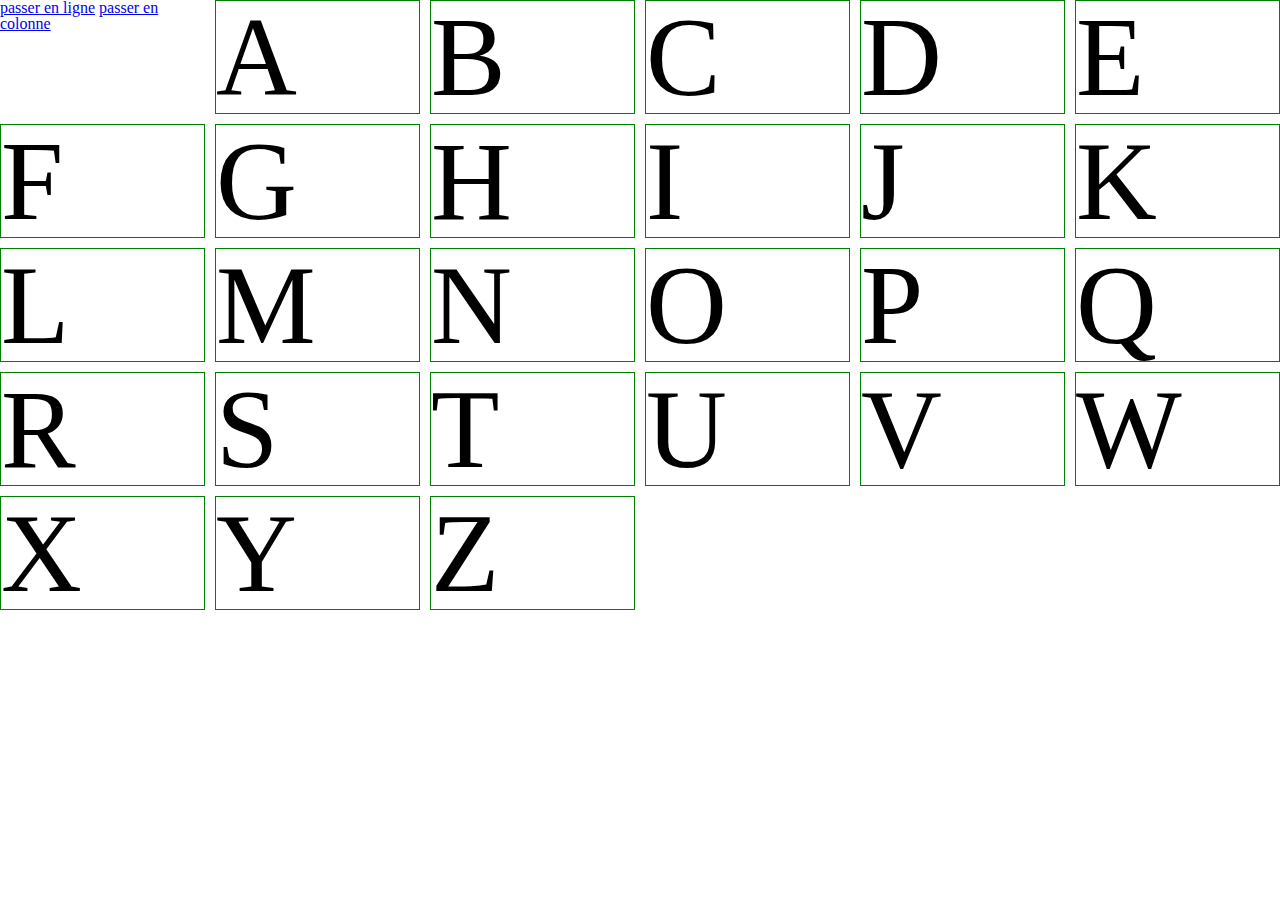
==== abecedaire.html @ 5bf59d96 "+1 page : abécédaire" ====
<!DOCTYPE html>
<html lang="en" dir="ltr">
  <head>
    <meta charset="utf-8">
    <title>Abécédaire</title>

    <link rel="stylesheet" href="css/reset.css">
    <link rel="stylesheet" href="css/normalize.css">
    <link rel="stylesheet" href="css/abcstyle.css">
  </head>
  <body>
     <div id="abecedaire">
   <nav>
     <a href="#abecedaire">passer en ligne</a>
     <a href="#">passer en colonne</a>
   </nav>
     <p class="one">A</p>
     <p class="two">B</p>
     <p class="three">C</p>
     <p class="four">D</p>
     <p class="five">E</p>
     <p class="six">F</p>
     <p class="one">G</p>
     <p class="two">H</p>
     <p class="three">I</p>
     <p class="four">J</p>
     <p class="five">K</p>
     <p class="six">L</p>
     <p class="one">M</p>
     <p class="two">N</p>
     <p class="three">O</p>
     <p class="four">P</p>
     <p class="five">Q</p>
     <p class="six">R</p>
     <p class="one">S</p>
     <p class="two">T</p>
     <p class="three">U</p>
     <p class="four">V</p>
     <p class="five">W</p>
     <p class="six">X</p>
     <p class="one">Y</p>
     <p class="two">Z</p>
   </div>  </body>
</html>
---- css/abcstyle.css ----
/* Webfont: OpticianSans-Regular */@font-face {
    font-family: 'OpticianSans';
    src: url('../fonts/Optiker-K.woff2') format('woff2'), /* Modern Browsers */
         url('../fonts/Optiker-K.ttf') format('truetype'); /* Safari, Android, iOS */
             font-style: normal;
    font-weight: normal;
    text-rendering: optimizeLegibility;
}

body{
  font-family: 'OpticianSans'
}

#abecedaire{
  display: grid;
  grid-template-columns: repeat(6, 1fr);
  grid-gap: 10px;
  grid-auto-rows: minmax(100px, auto);
}
p {
  border: solid 1px green;
  font-size: 7em;
}
#abecedaire:target {
  display: grid;
  grid-template-columns: repeat(1, 1fr);
  grid-gap: 10px;
  grid-auto-rows: minmax(100px, auto);
}
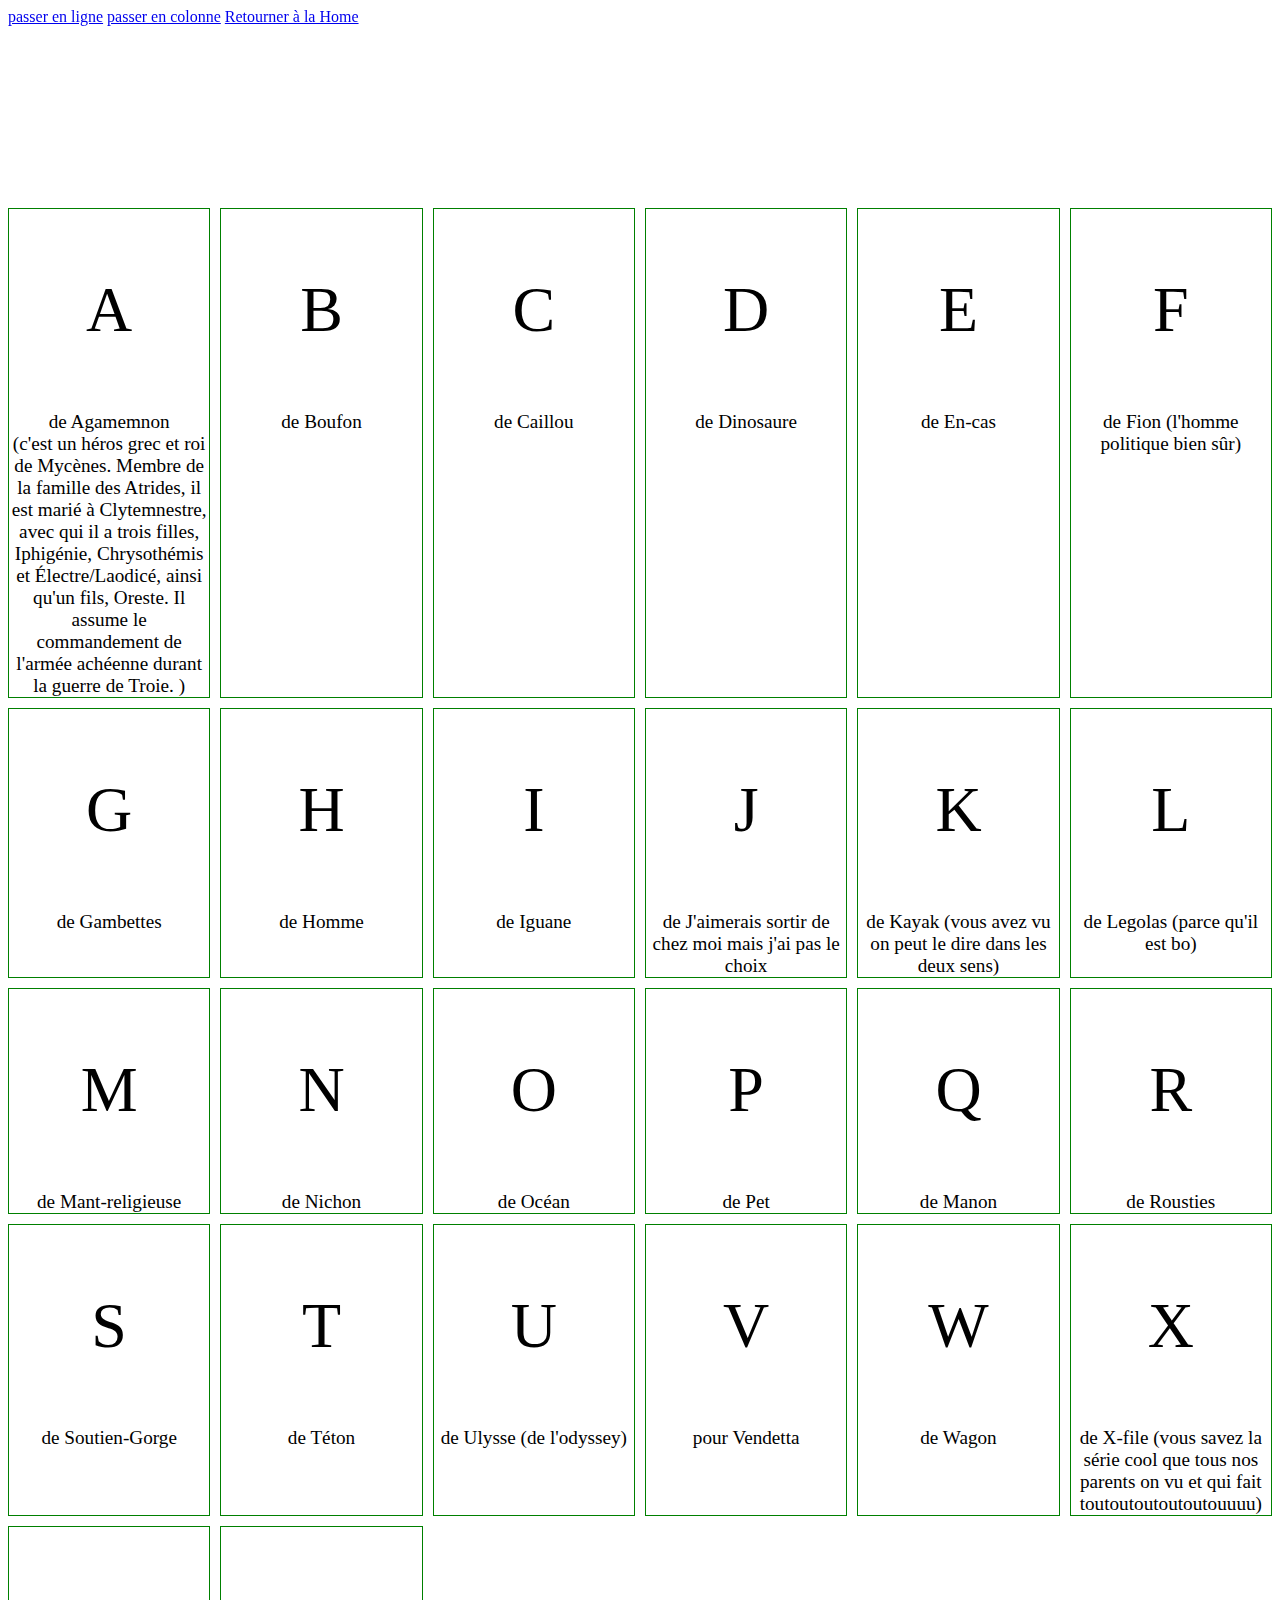
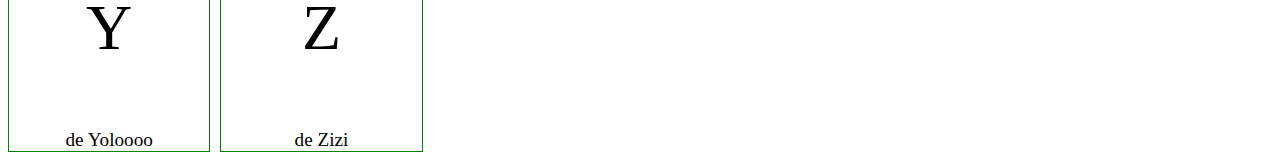
==== commit 0a06865a: "Ajout abécédaire (contenu only)" ====
--- a/abecedaire.html
+++ b/abecedaire.html
@@ -2,43 +2,226 @@
 <html lang="en" dir="ltr">
   <head>
     <meta charset="utf-8">
-    <title>Abécédaire</title>
-
-    <link rel="stylesheet" href="css/reset.css">
-    <link rel="stylesheet" href="css/normalize.css">
+    <title></title>
     <link rel="stylesheet" href="css/abcstyle.css">
   </head>
   <body>
-     <div id="abecedaire">
-   <nav>
-     <a href="#abecedaire">passer en ligne</a>
-     <a href="#">passer en colonne</a>
-   </nav>
-     <p class="one">A</p>
-     <p class="two">B</p>
-     <p class="three">C</p>
-     <p class="four">D</p>
-     <p class="five">E</p>
-     <p class="six">F</p>
-     <p class="one">G</p>
-     <p class="two">H</p>
-     <p class="three">I</p>
-     <p class="four">J</p>
-     <p class="five">K</p>
-     <p class="six">L</p>
-     <p class="one">M</p>
-     <p class="two">N</p>
-     <p class="three">O</p>
-     <p class="four">P</p>
-     <p class="five">Q</p>
-     <p class="six">R</p>
-     <p class="one">S</p>
-     <p class="two">T</p>
-     <p class="three">U</p>
-     <p class="four">V</p>
-     <p class="five">W</p>
-     <p class="six">X</p>
-     <p class="one">Y</p>
-     <p class="two">Z</p>
-   </div>  </body>
+    <header>
+      <a href="#abecedaire">passer en ligne</a>
+      <a href="#">passer en colonne</a>
+      <a href="index.html">Retourner à la Home</a>
+    </header>
+    <div class="wrapper">
+    <section id="abecedaire">
+      <div class="one">
+        <p>
+          A
+        <p>
+        <figcaption>
+          de Agamemnon </br>(c'est un héros grec et roi de Mycènes. Membre de la famille des Atrides, il est marié à Clytemnestre, avec qui il a trois filles, Iphigénie, Chrysothémis et Électre/Laodicé, ainsi qu'un fils, Oreste. Il assume le commandement de l'armée achéenne durant la guerre de Troie. )
+        </figcaption>
+      </div>
+      <div class="two">
+        <p>
+                B
+        <p>
+        <figcaption>
+                de Boufon
+        </figcaption>
+      </div>
+      <div class="three">
+        <p>
+                C
+        <p>
+        <figcaption>
+                de Caillou
+        </figcaption>
+      </div>
+      <div class="four">
+        <p>
+                D
+        <p>
+        <figcaption>
+                de Dinosaure
+        </figcaption>
+      </div>
+      <div class="five">
+        <p>
+                E
+        <p>
+        <figcaption>
+                de En-cas
+        </figcaption>
+      </div>
+      <div class="six">
+        <p>
+                F
+        <p>
+        <figcaption>
+                de Fion (l'homme politique bien sûr)
+        </figcaption>
+      </div>
+      <div class="one">
+        <p>
+                G
+        <p>
+        <figcaption>
+                de Gambettes
+        </figcaption>
+      </div>
+      <div class="two">
+        <p>
+                H
+        <p>
+        <figcaption>
+                de Homme
+        </figcaption>
+      </div>
+      <div class="three">
+        <p>
+                I
+        <p>
+        <figcaption>
+                de Iguane
+        </figcaption>
+      </div>
+      <div class="four">
+        <p>
+                J
+        <p>
+        <figcaption>
+                de J'aimerais sortir de chez moi mais j'ai pas le choix
+        </figcaption>
+      </div>
+      <div class="five">
+        <p>
+                K
+        <p>
+        <figcaption>
+                de Kayak (vous avez vu on peut le dire dans les deux sens)
+        </figcaption>
+      </div>
+      <div class="six">
+        <p>
+                L
+        <p>
+        <figcaption>
+                de Legolas (parce qu'il est bo)
+        </figcaption>
+      </div>
+      <div class="one">
+        <p>
+                M
+        <p>
+        <figcaption>
+                de Mant-religieuse
+        </figcaption>
+      </div>
+      <div class="two">
+        <p>
+                N
+        <p>
+        <figcaption>
+                de Nichon
+        </figcaption>
+      </div>
+      <div class="three">
+        <p>
+                O
+        <p>
+        <figcaption>
+                de Océan
+        </figcaption>
+      </div>
+      <div class="four">
+        <p>
+                P
+        <p>
+        <figcaption>
+                de Pet
+        </figcaption>
+      </div>
+      <div class="five">
+        <p>
+                Q
+        <p>
+        <figcaption>
+                de Manon
+        </figcaption>
+      </div>
+      <div class="six">
+        <p>
+                R
+        <p>
+        <figcaption>
+                de Rousties
+        </figcaption>
+      </div>
+      <div class="one">
+        <p>
+                S
+        <p>
+        <figcaption>
+                de Soutien-Gorge
+        </figcaption>
+      </div>
+      <div class="two">
+        <p>
+                T
+        <p>
+        <figcaption>
+                de Téton
+        </figcaption>
+      </div>
+      <div class="three">
+        <p>
+                U
+        <p>
+        <figcaption>
+                de Ulysse (de l'odyssey)
+        </figcaption>
+      </div>
+      <div class="four">
+        <p>
+              V
+        <p>
+        <figcaption>
+                pour Vendetta
+        </figcaption>
+      </div>
+      <div class="five">
+        <p>
+                W
+        <p>
+        <figcaption>
+                de Wagon
+        </figcaption>
+      </div>
+      <div class="six">
+        <p>
+                X
+        <p>
+        <figcaption>
+                de X-file (vous savez la série cool que tous nos parents on vu et qui fait toutoutoutoutoutouuuu)
+        </figcaption>
+      </div>
+      <div class="one">
+        <p>
+                Y
+        <p>
+        <figcaption>
+                de Yoloooo
+        </figcaption>
+      </div>
+      <div class="two">
+        <p>
+                Z
+        <p>
+        <figcaption>
+                de Zizi
+        </figcaption>
+      </div>
+    </section>
+  </div>
+  </body>
 </html>
--- a/css/abcstyle.css
+++ b/css/abcstyle.css
@@ -1,29 +1,49 @@
-/* Webfont: OpticianSans-Regular */@font-face {
-    font-family: 'OpticianSans';
-    src: url('../fonts/Optiker-K.woff2') format('woff2'), /* Modern Browsers */
-         url('../fonts/Optiker-K.ttf') format('truetype'); /* Safari, Android, iOS */
-             font-style: normal;
-    font-weight: normal;
-    text-rendering: optimizeLegibility;
-}
-
-body{
-  font-family: 'OpticianSans'
-}
-
 #abecedaire{
   display: grid;
   grid-template-columns: repeat(6, 1fr);
   grid-gap: 10px;
   grid-auto-rows: minmax(100px, auto);
+  text-align: center;
 }
-p {
+/* Webfont: OpticianSans-Regular */@font-face {
+    font-family: 'OpticianSans';
+    src: url('../font/Optiker-K.woff2') format('woff2'), /* Modern Browsers */
+         url('../font/Optiker-K.ttf') format('truetype'); /* Safari, Android, iOS */
+    font-style: normal;
+    font-weight: normal;
+    text-rendering: optimizeLegibility;
+}
+body{
+  font-family: 'OpticianSans';
+}
+header{
+position: fixed;
+height: 200px;
+}
+#abecedaire > div {
   border: solid 1px green;
-  font-size: 7em;
+  font-size: 4em;
+  margin: 0;
+}
+figcaption {
+  font-size: 0.3em;
+}
+.wrapper{
+  padding-top: 200px;
 }
 #abecedaire:target {
   display: grid;
   grid-template-columns: repeat(1, 1fr);
   grid-gap: 10px;
   grid-auto-rows: minmax(100px, auto);
+  text-align: left;
 }
+@media screen and (max-width: 1200px) {
+  #abecedaire {
+    display: grid;
+    grid-template-columns: repeat(1, 1fr);
+    grid-gap: 10px;
+    grid-auto-rows: minmax(100px, auto);
+    text-align: left;
+  }
+}
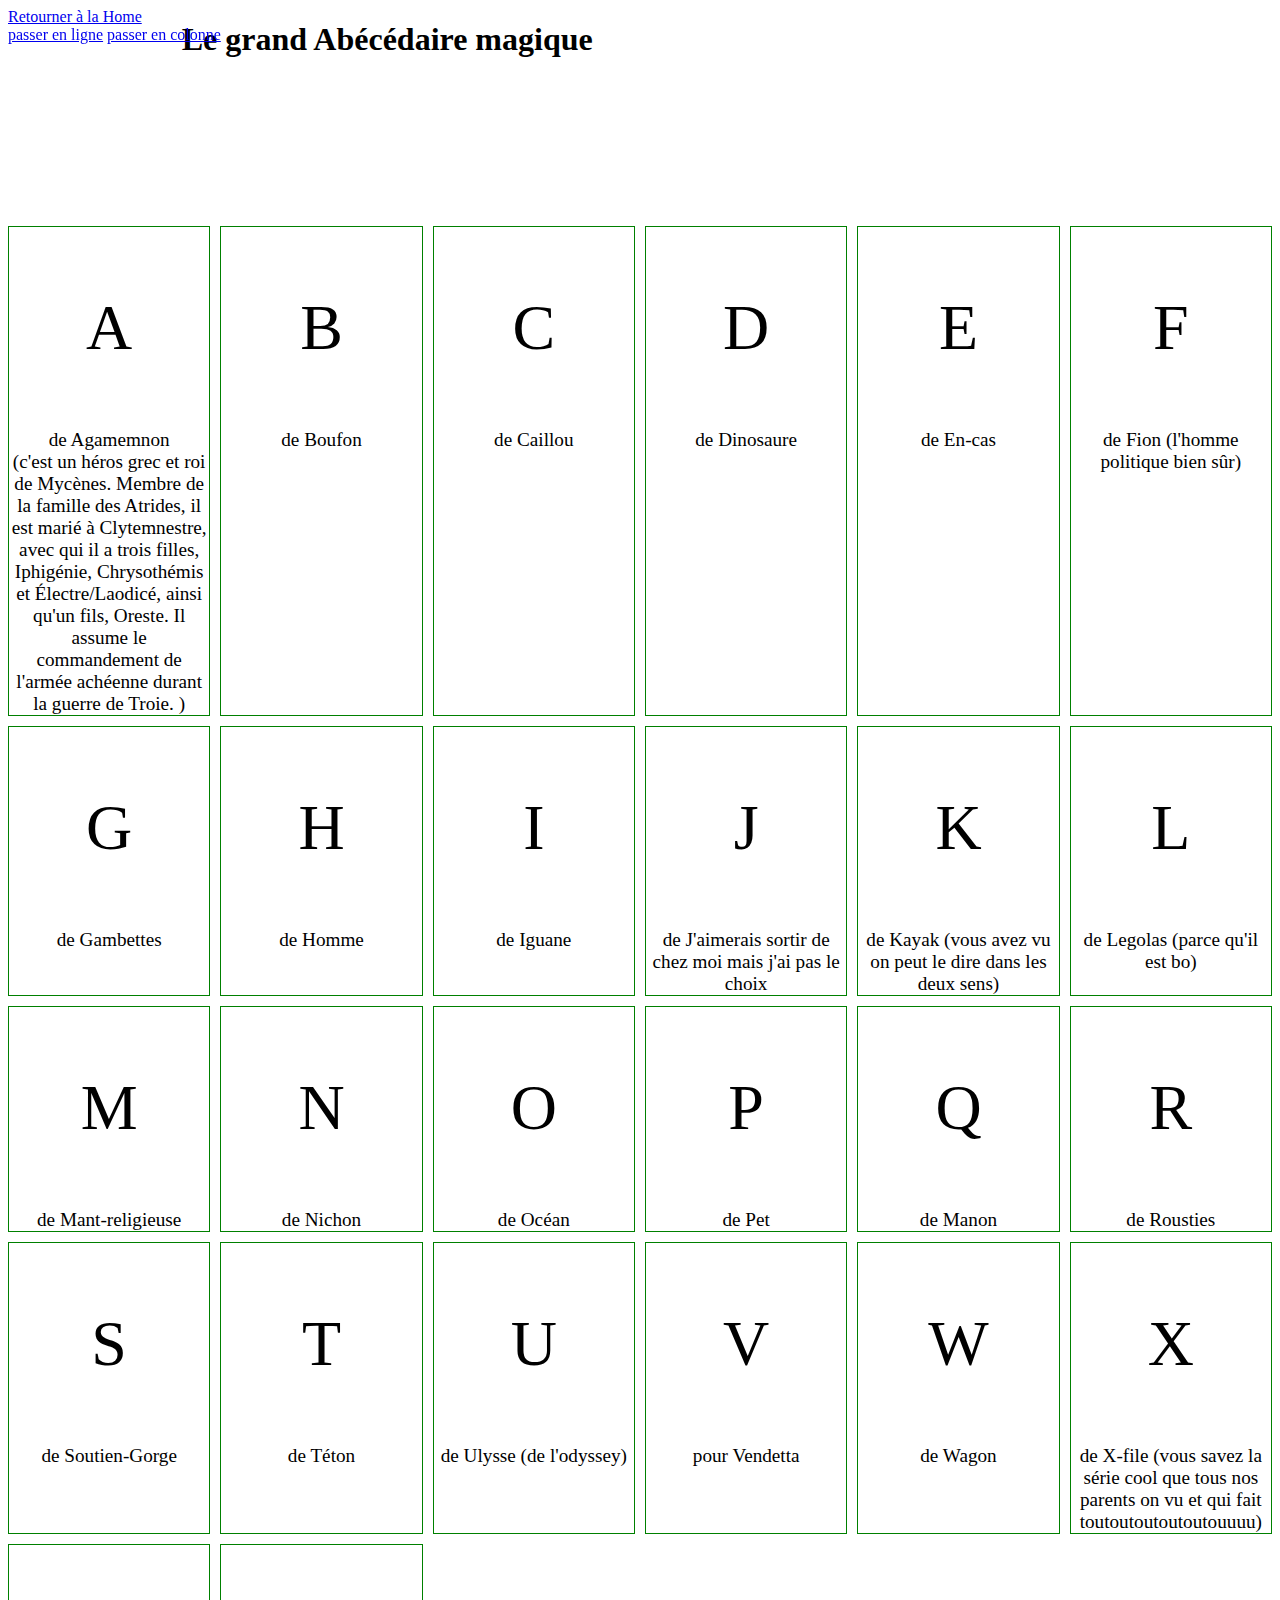
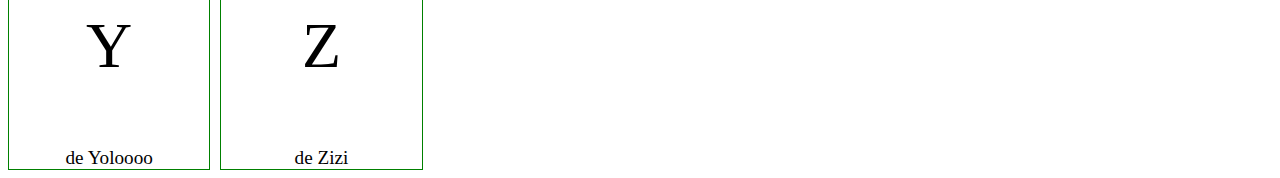
==== commit 7143124a: "Entamme A-Z de magiciens" ====
--- a/abecedaire.html
+++ b/abecedaire.html
@@ -6,10 +6,14 @@
     <link rel="stylesheet" href="css/abcstyle.css">
   </head>
   <body>
+    <div class="bigbigtitle">
+      <a href="index.html" id="backhome">Retourner à la Home</a>
+      <h1 id="bigtitle">Le grand Abécédaire magique</h1>
+    </div>
+
     <header>
       <a href="#abecedaire">passer en ligne</a>
       <a href="#">passer en colonne</a>
-      <a href="index.html">Retourner à la Home</a>
     </header>
     <div class="wrapper">
     <section id="abecedaire">
--- a/css/abcstyle.css
+++ b/css/abcstyle.css
@@ -15,6 +15,13 @@
 }
 body{
   font-family: 'OpticianSans';
+}
+
+#bigtitle{
+  position: absolute;
+  display: inline;
+  margin-left: 40px;
+  top: 0;
 }
 header{
 position: fixed;
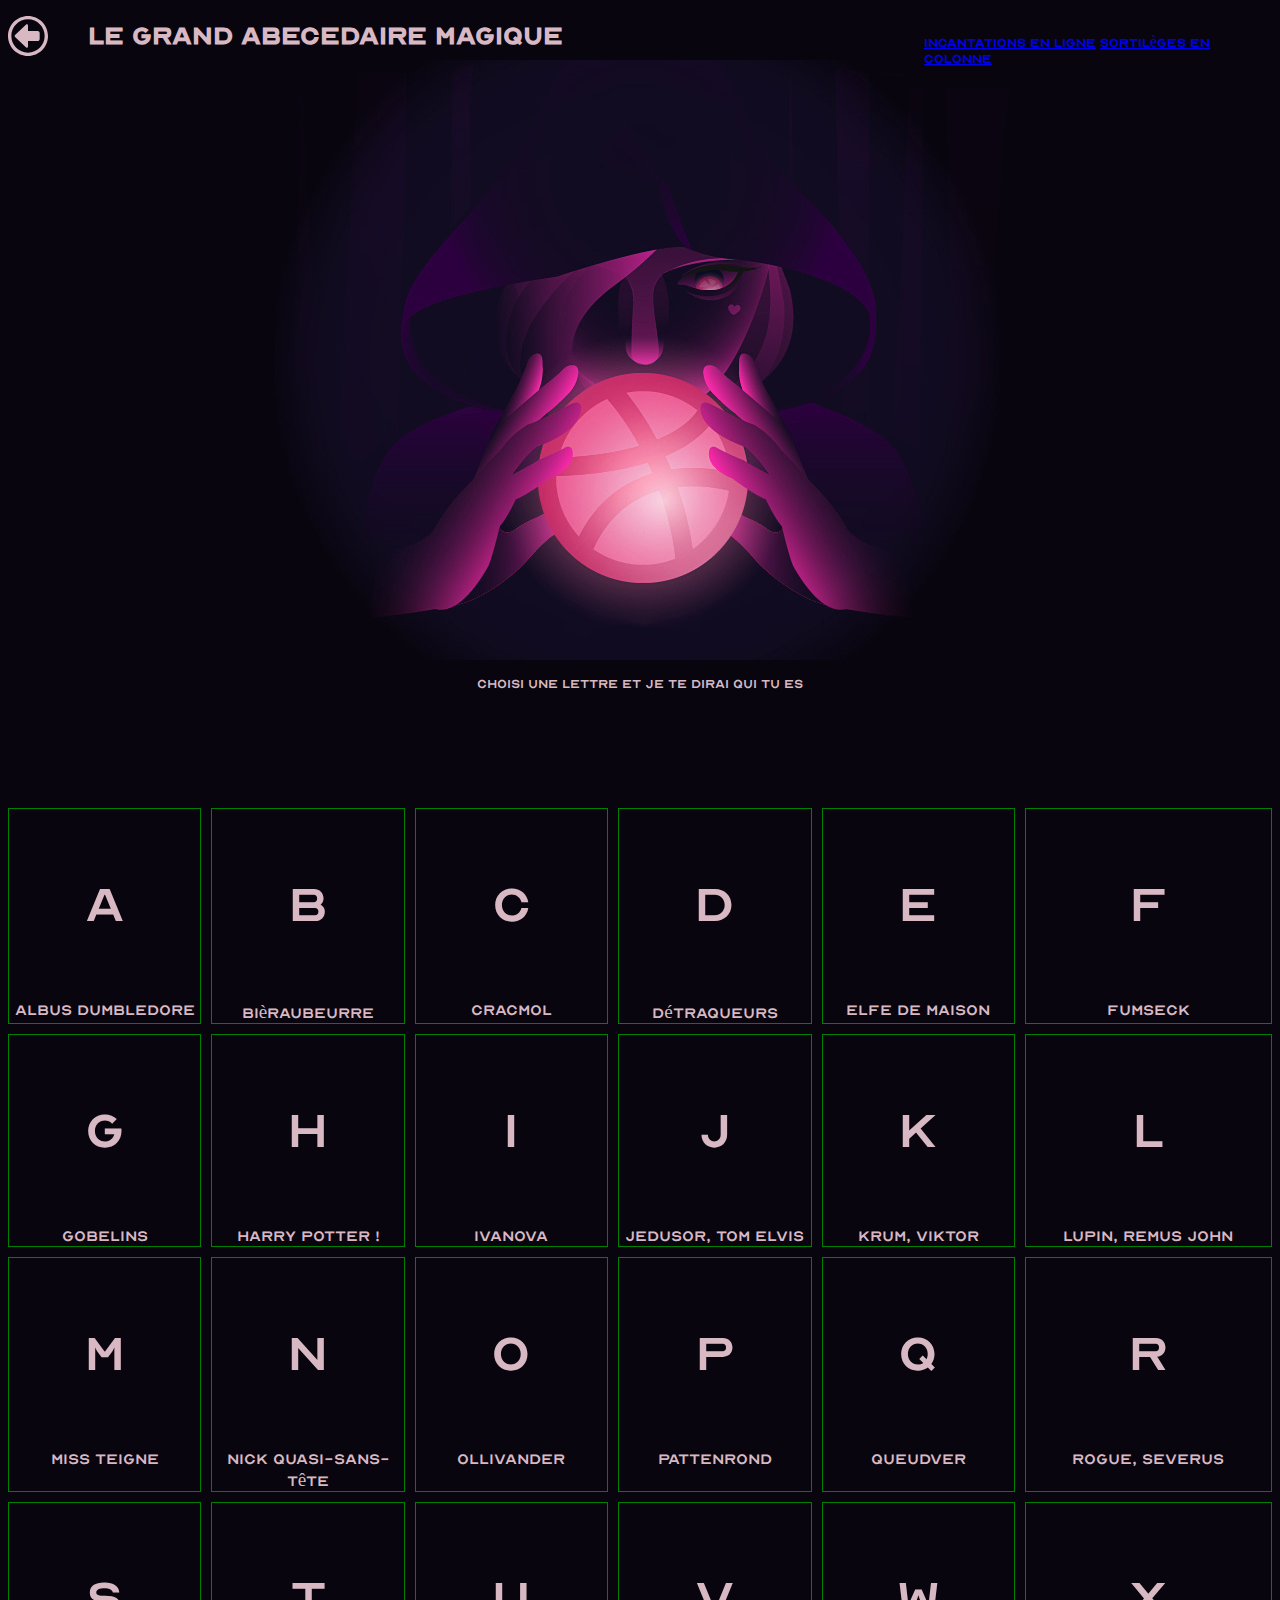
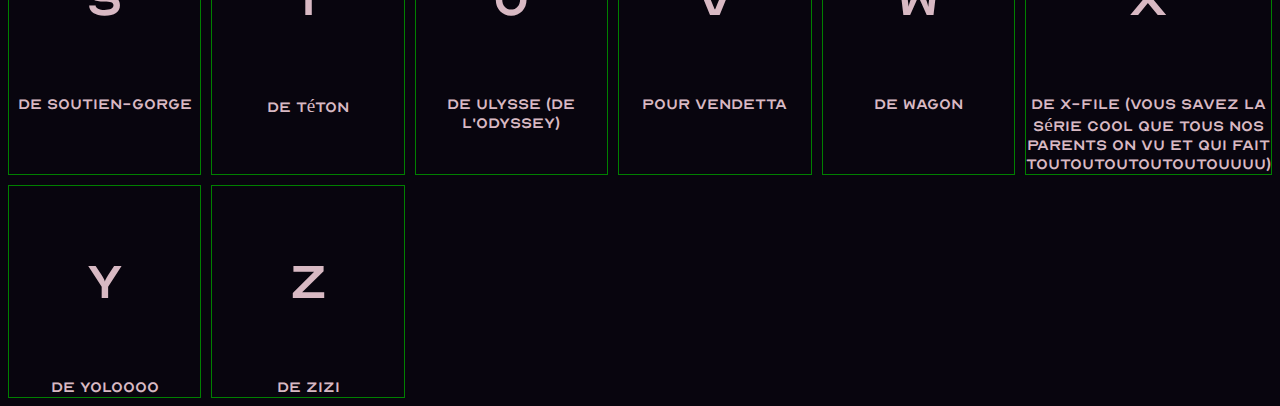
==== commit e229ed05: "Ajout design pas terminé" ====
--- a/abecedaire.html
+++ b/abecedaire.html
@@ -6,23 +6,29 @@
     <link rel="stylesheet" href="css/abcstyle.css">
   </head>
   <body>
+    <header>
+      <a href="#abecedaire">Incantations en ligne</a>
+      <a href="#">Sortilèges en colonne</a>
+    </header>
+
     <div class="bigbigtitle">
-      <a href="index.html" id="backhome">Retourner à la Home</a>
-      <h1 id="bigtitle">Le grand Abécédaire magique</h1>
+      <a href="index.html" id="backhome"> <img src="img/backarrow.svg" alt="Retour à la page accueil"> </a>
+      <h1 id="bigtitle">Le grand Abecedaire magique</h1>
     </div>
 
-    <header>
-      <a href="#abecedaire">passer en ligne</a>
-      <a href="#">passer en colonne</a>
-    </header>
+    <div class="intro">
+      <img src="img/hellowitch.jpg" alt="boule de cristal magique">
+      <p>Choisi une lettre et je te dirai qui tu es</p>
+    </div>
+
     <div class="wrapper">
     <section id="abecedaire">
       <div class="one">
         <p>
-          A
-        <p>
-        <figcaption>
-          de Agamemnon </br>(c'est un héros grec et roi de Mycènes. Membre de la famille des Atrides, il est marié à Clytemnestre, avec qui il a trois filles, Iphigénie, Chrysothémis et Électre/Laodicé, ainsi qu'un fils, Oreste. Il assume le commandement de l'armée achéenne durant la guerre de Troie. )
+                A
+        <p>
+        <figcaption>
+          Albus Dumbledore
         </figcaption>
       </div>
       <div class="two">
@@ -30,7 +36,7 @@
                 B
         <p>
         <figcaption>
-                de Boufon
+          Bièraubeurre
         </figcaption>
       </div>
       <div class="three">
@@ -38,7 +44,7 @@
                 C
         <p>
         <figcaption>
-                de Caillou
+          Cracmol
         </figcaption>
       </div>
       <div class="four">
@@ -46,7 +52,7 @@
                 D
         <p>
         <figcaption>
-                de Dinosaure
+          Détraqueurs
         </figcaption>
       </div>
       <div class="five">
@@ -54,7 +60,7 @@
                 E
         <p>
         <figcaption>
-                de En-cas
+          Elfe de maison
         </figcaption>
       </div>
       <div class="six">
@@ -62,7 +68,7 @@
                 F
         <p>
         <figcaption>
-                de Fion (l'homme politique bien sûr)
+          Fumseck
         </figcaption>
       </div>
       <div class="one">
@@ -70,7 +76,7 @@
                 G
         <p>
         <figcaption>
-                de Gambettes
+          Gobelins
         </figcaption>
       </div>
       <div class="two">
@@ -78,7 +84,7 @@
                 H
         <p>
         <figcaption>
-                de Homme
+          Harry Potter !
         </figcaption>
       </div>
       <div class="three">
@@ -86,7 +92,7 @@
                 I
         <p>
         <figcaption>
-                de Iguane
+          Ivanova
         </figcaption>
       </div>
       <div class="four">
@@ -94,7 +100,7 @@
                 J
         <p>
         <figcaption>
-                de J'aimerais sortir de chez moi mais j'ai pas le choix
+          Jedusor, Tom Elvis
         </figcaption>
       </div>
       <div class="five">
@@ -102,7 +108,7 @@
                 K
         <p>
         <figcaption>
-                de Kayak (vous avez vu on peut le dire dans les deux sens)
+          Krum, Viktor
         </figcaption>
       </div>
       <div class="six">
@@ -110,7 +116,7 @@
                 L
         <p>
         <figcaption>
-                de Legolas (parce qu'il est bo)
+          Lupin, Remus John
         </figcaption>
       </div>
       <div class="one">
@@ -118,7 +124,7 @@
                 M
         <p>
         <figcaption>
-                de Mant-religieuse
+          Miss Teigne
         </figcaption>
       </div>
       <div class="two">
@@ -126,7 +132,7 @@
                 N
         <p>
         <figcaption>
-                de Nichon
+          Nick Quasi-Sans-Tête
         </figcaption>
       </div>
       <div class="three">
@@ -134,7 +140,7 @@
                 O
         <p>
         <figcaption>
-                de Océan
+          Ollivander
         </figcaption>
       </div>
       <div class="four">
@@ -142,7 +148,7 @@
                 P
         <p>
         <figcaption>
-                de Pet
+          Pattenrond
         </figcaption>
       </div>
       <div class="five">
@@ -150,7 +156,7 @@
                 Q
         <p>
         <figcaption>
-                de Manon
+          Queudver
         </figcaption>
       </div>
       <div class="six">
@@ -158,7 +164,7 @@
                 R
         <p>
         <figcaption>
-                de Rousties
+          Rogue, Severus
         </figcaption>
       </div>
       <div class="one">
--- a/css/abcstyle.css
+++ b/css/abcstyle.css
@@ -15,8 +15,14 @@
 }
 body{
   font-family: 'OpticianSans';
+  background-color: #08050E;
+  color: #d8b9c3;
 }
 
+#backhome img{
+  width: 40px;
+  margin-top: 8px;
+}
 #bigtitle{
   position: absolute;
   display: inline;
@@ -25,8 +31,19 @@
 }
 header{
 position: fixed;
-height: 200px;
+margin-left: 70vw;
+margin-top: 5px;
+background-color: #08050E;
+padding: 20px;
 }
+
+.intro{
+  display: flex;
+  justify-content: center;
+  align-items: center;
+  flex-direction: column;
+}
+
 #abecedaire > div {
   border: solid 1px green;
   font-size: 4em;
@@ -36,7 +53,7 @@
   font-size: 0.3em;
 }
 .wrapper{
-  padding-top: 200px;
+  padding-top: 100px;
 }
 #abecedaire:target {
   display: grid;
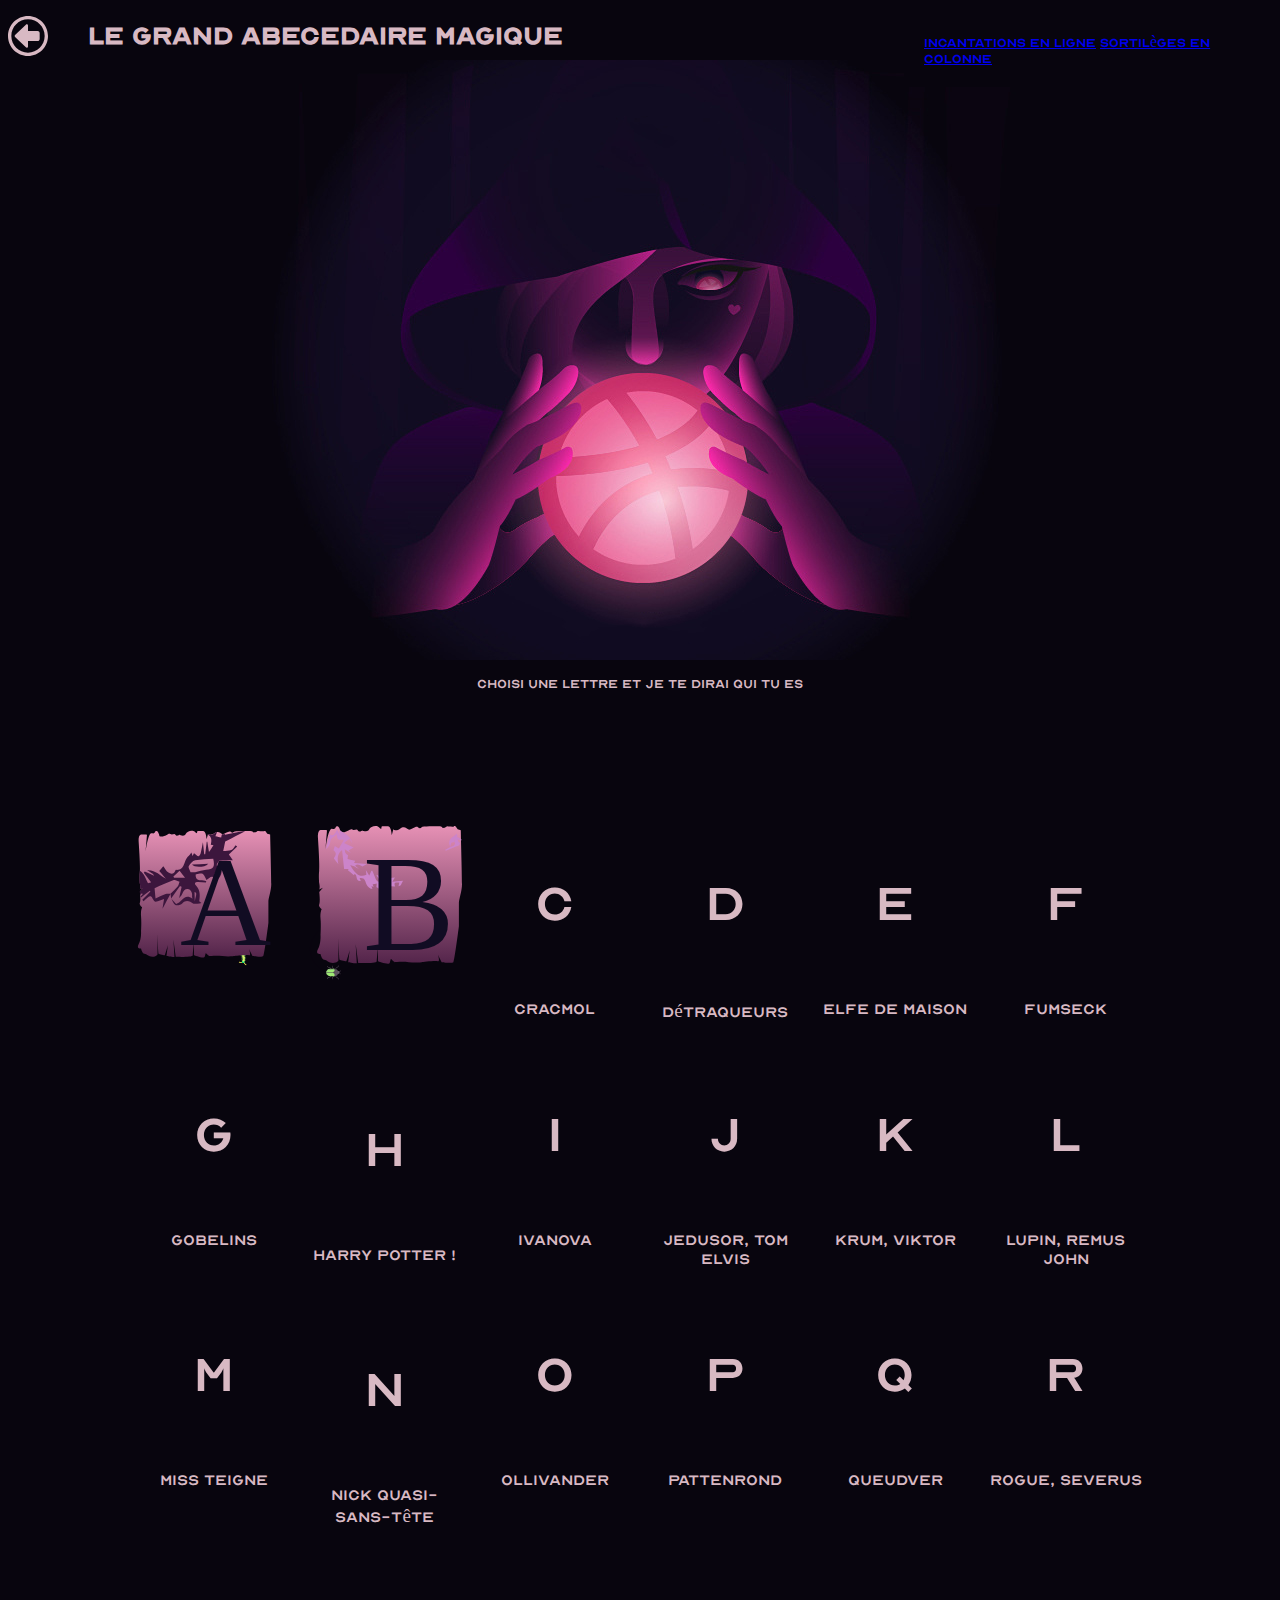
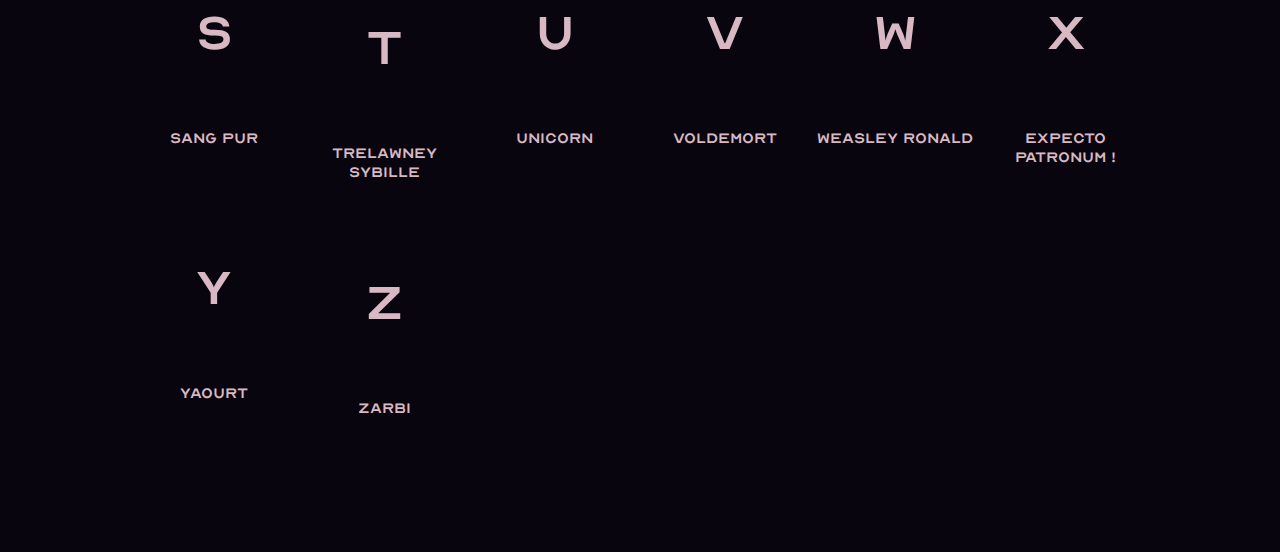
==== commit 6c8ab604: "new animations added" ====
--- a/abecedaire.html
+++ b/abecedaire.html
@@ -23,22 +23,319 @@
 
     <div class="wrapper">
     <section id="abecedaire">
+
+
+      <!-- LETTRE A -->
       <div class="one">
-        <p>
-                A
-        <p>
-        <figcaption>
-          Albus Dumbledore
-        </figcaption>
-      </div>
+      <div class="sep">
+        <div class="image-hover img-opacity">
+          <svg version="1.1" xmlns="http://www.w3.org/2000/svg" xmlns:xlink="http://www.w3.org/1999/xlink" x="0px" y="0px"
+  	       viewBox="0 0 201 236" style="enable-background:new 0 0 201 236;" xml:space="preserve">
+            <style type="text/css">
+            	.st0{fill:#1E0734;}
+            	.st1{fill:#E898ED;}
+            	.st2{font-family:'WakingtheWitch';}
+            	.st3{font-size:21.9566px;}
+            	.st4{fill:#FFF95A;}
+            	.st5{fill:#00FF88;}
+            	.st6{fill:#568C5A;}
+            	.st7{fill:#E1825A;}
+            	.st8{fill:#9FE976;}
+            	.st9{fill:url(#SVGID_1_);}
+            	.st10{fill:none;}
+            	.st11{fill:#3C163D;}
+            	.st12{fill:#110C23;}
+            	.st13{font-size:181.3851px;}
+            </style>
+            <g class="img-2">
+            	<path class="st0" d="M22.6,227.8c0,0-1,4.5,9.8,3.7s33.5-2.2,39.4-1.5c5.9,0.7,14.8,0,14.8,0s5.9-1.5,7.9,0l-2-4.5l4.9,4.5
+            		c0,0,11.8-1.5,14.8,0c3,1.5,5.9-3,5.9-3s3.9,2.2,11.8,1.5s19.7,0,19.7,0s9.8-0.7,16.7,3s5.9-3,5.9-3s6.9-1.5,6.9-4.5
+            		s3.9-5.2,3.9-10.5s-3-6.7-3-6.7s-26.6,0-27.6,0s25.6-0.7,26.6-1.5c1-0.7,2-8.2,2-8.2s-17.7-6-23.6-6s24.6,3.7,24.6,3.7
+            		s2-10.5,1-10.5s-22.6,1.5-22.6,1.5l22.6-3c0,0,1-22.4-2-22.4s-16.7-1.5-16.7-1.5h16.7c0,0,4.9-13.4,2-14.2c-3-0.7-4.9-1.5-4.9-1.5
+            		s3.9-3.7,3.9-4.5s-1-9,0-17.2s0-15.7,0-15.7s-2-16.4-1-19.4s-7.9,0-7.9,0l8.9-4.5c0,0,2-12.7,0-14.2s-43.3-6.7-43.3-6.7
+            		s-24.6,0-28.5,0s-13.8-3.7-22.6-3.7s-65,1.5-65,1.5l-1,3.7l-3.9,3c0,0,1.5-0.4,0.5,10.1c0,0,2,1.5,2,5.2c0,0-2,0.7-2,4.5
+            		s0,20.2,1,20.9c1,0.7,2,2.2,0,4.5c-2,2.2,3.9,9,3,11.2c-1,2.2-4.9,5.2-1,10.5c3.9,5.2,0,8.2,1,8.2s3,0.7,5.9,1.5s-9.8,0-9.8,5.2
+            		s-1,7.5,1,7.5s3,0,0,3c-3,3-1,10.5,3,12c3.9,1.5,1,8.2,1,8.2s3,3.7,0,5.2c-3,1.5,1,3.7-1,6.7s4.9,6.7,3,14.2c0,0-7.9,1.5-6.9,4.5
+            		s3.9,0,3,6s38.4,9.7,43.3,9.7s-40.4-3.7-41.3-3.7S22.6,227.8,22.6,227.8z"/>
+            	<g>
+            			<image style="overflow:visible;opacity:0.95;" width="131" height="41"  transform="matrix(1 0 0 1 35 186)">
+            		</image>
+            		<g>
+            			<text transform="matrix(1 0 0 1 44.0183 214.5308)" class="st1 st2 st3">Albus Dumbledore</text>
+            		</g>
+            	</g>
+            </g>
+            <g class="centipede">
+            	<g>
+            		<g>
+            			<path class="st4" d="M157.6,210.4c0.2,0.1,0.2,0.3,0.3,0.4c0.1,0.5,1,2.6,3.1,3.8c0.2,0.1,0.3,0.4,0.2,0.7
+            				c-0.1,0.2-0.4,0.3-0.7,0.2c-2.5-1.4-3.8-4.4-3.6-4.9c0.1-0.1,0.2-0.2,0.3-0.2C157.3,210.4,157.4,210.4,157.6,210.4z"/>
+            			<path class="st4" d="M156.7,209.9c0.1,0.1,0.2,0.2,0.2,0.3c0,0.1,0,0.3,0,0.4c-0.2,0.3-3.5,2.6-6.3,1c-0.2-0.1-0.3-0.4-0.2-0.7
+            				c0.1-0.2,0.4-0.3,0.7-0.2c2.2,1.2,4.8-0.6,5-0.7c0,0,0.1-0.1,0.1-0.1C156.3,209.9,156.5,209.8,156.7,209.9z"/>
+            		</g>
+            		<circle class="st5" cx="156.7" cy="210.5" r="1.8"/>
+            		<path class="st6" d="M151.5,178l0,4.9c0,0.3,0.2,0.5,0.5,0.5c0.2,0,0.4-0.1,0.5-0.3c0.1,0,0.2-0.1,0.3-0.2l2.2-3.8
+            			c0.1-0.2,0.1-0.5-0.2-0.7c-0.2-0.1-0.5-0.1-0.7,0.2l-1.5,2.7l0-3.2c0-0.2-0.1-0.4-0.3-0.4c-0.1,0-0.2-0.1-0.2-0.1
+            			C151.8,177.5,151.5,177.7,151.5,178z"/>
+            			<ellipse transform="matrix(0.2702 -0.9628 0.9628 0.2702 -63.3784 279.2185)" class="st7" cx="152.5" cy="181.4" rx="1.3" ry="1.3"/>
+            		<g>
+            			<path class="st6" d="M149.1,182.8l4.8,1.7c0.3,0.1,0.5,0,0.6-0.3c0.1-0.2,0-0.5-0.2-0.6c0,0,0,0-0.1,0l-4.8-1.7
+            				c-0.3-0.1-0.5,0-0.6,0.3C148.7,182.4,148.9,182.7,149.1,182.8z"/>
+            			<path class="st6" d="M153.6,185l-5-1c-0.3-0.1-0.5,0.1-0.6,0.4c-0.1,0.3,0.1,0.5,0.4,0.6l5,1c0.3,0.1,0.5-0.1,0.6-0.4
+            				c0-0.2-0.1-0.4-0.2-0.5C153.7,185,153.6,185,153.6,185z"/>
+            			<path class="st6" d="M153,186.7l-5.4-0.3c-0.3,0-0.5,0.2-0.5,0.5c0,0.3,0.2,0.5,0.5,0.5l5.4,0.3c0.3,0,0.5-0.2,0.5-0.5
+            				c0-0.2-0.1-0.4-0.3-0.5C153.2,186.7,153.1,186.7,153,186.7z"/>
+            			<path class="st6" d="M147,189.2c0,0.3,0.2,0.5,0.5,0.5l5.4-0.2c0.3,0,0.5-0.2,0.5-0.5c0-0.2-0.1-0.3-0.3-0.4
+            				c-0.1,0-0.2-0.1-0.3-0.1l-5.4,0.2C147.2,188.7,147,188.9,147,189.2z"/>
+            			<path class="st6" d="M147.7,191.3c-0.3,0.1-0.4,0.3-0.4,0.6c0.1,0.3,0.3,0.4,0.6,0.4l5-1.3c0.3-0.1,0.4-0.3,0.4-0.6
+            				c0-0.1-0.1-0.2-0.2-0.3c-0.1-0.1-0.2-0.1-0.4,0L147.7,191.3z"/>
+            			<path class="st6" d="M147.9,194.5c0.1,0.3,0.4,0.4,0.7,0.3l4.9-2.1c0.3-0.1,0.4-0.4,0.3-0.7c0-0.1-0.1-0.2-0.2-0.2
+            				c-0.1-0.1-0.3-0.1-0.4,0l-4.9,2.1C147.9,193.9,147.7,194.2,147.9,194.5z"/>
+            			<path class="st6" d="M149.1,196.6c0.1,0.2,0.4,0.3,0.7,0.2l4.8-2.7c0.2-0.1,0.3-0.4,0.2-0.7c0-0.1-0.1-0.1-0.2-0.2
+            				c-0.1-0.1-0.3-0.1-0.5,0l-4.8,2.7C149,196.1,149,196.4,149.1,196.6z"/>
+            			<path class="st6" d="M150.4,198.7c0.2,0.2,0.5,0.3,0.7,0.1l4.7-3.1c0.2-0.2,0.3-0.5,0.1-0.7c0-0.1-0.1-0.1-0.2-0.2
+            				c-0.2-0.1-0.4-0.1-0.5,0l-4.7,3.1C150.3,198.2,150.2,198.5,150.4,198.7z"/>
+            			<path class="st6" d="M151.7,200.4c0.1,0.2,0.4,0.3,0.7,0.2l4.9-2.7c0.2-0.1,0.3-0.4,0.2-0.7c0-0.1-0.1-0.1-0.2-0.2
+            				c-0.1-0.1-0.3-0.1-0.5,0l-4.9,2.7C151.7,199.8,151.6,200.1,151.7,200.4z"/>
+            			<path class="st6" d="M152.9,201.7c0.1,0.3,0.4,0.4,0.7,0.3l5.1-2.2c0.3-0.1,0.4-0.4,0.3-0.7c0-0.1-0.1-0.2-0.2-0.2
+            				c-0.1-0.1-0.3-0.1-0.4,0l-5.1,2.2C152.9,201.2,152.8,201.5,152.9,201.7z"/>
+            			<path class="st6" d="M153.5,203.2c0.1,0.3,0.4,0.4,0.6,0.3l5.6-1.6c0.3-0.1,0.4-0.4,0.3-0.6c0-0.1-0.1-0.2-0.2-0.3
+            				c-0.1-0.1-0.2-0.1-0.4,0l-5.6,1.6C153.6,202.7,153.5,203,153.5,203.2z"/>
+            			<path class="st6" d="M154,204.8c0,0.3,0.3,0.5,0.5,0.4l5.8-0.6c0.3,0,0.5-0.3,0.4-0.5c0-0.2-0.1-0.3-0.3-0.4
+            				c-0.1,0-0.2-0.1-0.3-0.1l-5.8,0.6C154.2,204.3,154,204.6,154,204.8z"/>
+            			<path class="st6" d="M154.2,206.3c0,0.3,0.2,0.5,0.5,0.5l5.6,0.3c0.3,0,0.5-0.2,0.5-0.5c0-0.2-0.1-0.4-0.3-0.5
+            				c-0.1,0-0.1-0.1-0.2-0.1l-5.6-0.3C154.4,205.9,154.2,206.1,154.2,206.3z"/>
+            			<path class="st6" d="M153.8,207.9c-0.1,0.3,0.1,0.5,0.4,0.6l5.5,1.2c0.3,0.1,0.5-0.1,0.6-0.4c0-0.2-0.1-0.4-0.2-0.5
+            				c0,0-0.1,0-0.1-0.1l-5.5-1.2C154.2,207.5,153.9,207.6,153.8,207.9z"/>
+            		</g>
+            		<path class="st8" d="M152.8,181.3c0.7,0.4,1,1.3,0.6,2c-3.4,6-1.6,9.9,2.6,14.8c2.8,3.2,3.6,7.1,2.5,11.6l0,0.2
+            			c-0.2,0.8-1,1.3-1.8,1.1c-0.8-0.2-1.3-1-1.1-1.8l0.1-0.2c0.3-1.3,1.3-5.2-1.9-8.9c-4.1-4.8-7.4-10.3-2.9-18.2
+            			C151.2,181.1,152.1,180.9,152.8,181.3z"/>
+            		<g>
+            			<path class="st4" d="M155.6,197.7c-0.2,0.3-0.9,1.2-2.7,1.4c0,0,0,0,0,0c0.2,0.3,0.5,0.6,0.7,0.9c1.4-0.3,2.3-1.1,2.6-1.5
+            				c-0.1-0.1-0.2-0.3-0.3-0.4C155.8,198,155.7,197.9,155.6,197.7z"/>
+            			<path class="st4" d="M155.8,204.2c0,0-0.1,0-0.1,0c0.1,0.4,0.1,0.7,0.2,1.1c1.4,0.4,2.4,0.1,3-0.2c0-0.4-0.1-0.7-0.1-1.1
+            				C158.4,204.3,157.4,204.8,155.8,204.2z"/>
+            			<path class="st4" d="M156.9,199.5c0,0-0.7,1.3-2.7,1.2c0.2,0.3,0.4,0.6,0.6,1c1.5-0.1,2.3-0.9,2.7-1.3
+            				C157.3,200,157.1,199.7,156.9,199.5C156.9,199.4,156.9,199.5,156.9,199.5z"/>
+            			<path class="st4" d="M150.5,182.3c-0.2,0.3-0.3,0.6-0.5,0.9c1.1,0.9,2.1,1.1,2.8,1.2c0.2-0.3,0.3-0.7,0.5-1c0,0,0,0,0,0
+            				C153,183.4,152,183.4,150.5,182.3z"/>
+            			<path class="st4" d="M158.5,209.5c0.1-0.4,0.2-0.7,0.2-1.1c-0.3,0.1-1.5,0.4-2.9-0.7c-0.1,0.4-0.2,0.8-0.2,1.1
+            				C156.7,209.6,157.8,209.6,158.5,209.5z"/>
+            			<path class="st4" d="M155.9,206.1c0,0.4,0,0.8-0.1,1.1c1.1,0.5,2.3,0.3,3,0.1c0-0.4,0-0.7,0.1-1.1
+            				C158.4,206.4,157.1,206.7,155.9,206.1z"/>
+            			<path class="st4" d="M155.1,202.3c0.2,0.4,0.3,0.7,0.4,1c1.3,0.1,2.3-0.4,2.9-0.7c-0.1-0.3-0.2-0.7-0.3-1
+            				C157.6,201.9,156.6,202.5,155.1,202.3z"/>
+            			<path class="st4" d="M151.6,197.5c0.2,0.3,0.4,0.6,0.7,0.9c1.3-0.3,2.1-1.2,2.5-1.7c-0.2-0.3-0.4-0.6-0.6-0.9
+            				C154,196.1,153.3,197.3,151.6,197.5z"/>
+            			<path class="st4" d="M151.7,190.4c-0.2,0.2-1.2,1.1-2.9,0.7c0.1,0.4,0.1,0.7,0.2,1.1c1.3,0.2,2.4-0.3,2.9-0.7
+            				C151.8,191.1,151.7,190.7,151.7,190.4z"/>
+            			<path class="st4" d="M151.8,186.7c0,0-1.5,0.9-2.9-0.2c-0.1,0.4-0.1,0.7-0.2,1.1c1.1,0.6,2.2,0.5,3,0.3c0.1-0.4,0.1-0.8,0.2-1.2
+            				C151.9,186.7,151.9,186.7,151.8,186.7z"/>
+            			<path class="st4" d="M151.5,188.6c0,0-1.3,1-2.9,0.1c0,0.4,0,0.7,0,1.1c1.3,0.5,2.4,0.2,3-0.1C151.6,189.4,151.6,189,151.5,188.6
+            				C151.6,188.6,151.6,188.6,151.5,188.6z"/>
+            			<path class="st4" d="M149.6,184.3c-0.1,0.3-0.3,0.7-0.4,1c1.2,0.9,2.2,1,2.9,0.9c0.1-0.4,0.3-0.8,0.5-1.2c0,0,0,0-0.1,0
+            				C152.5,185,151.3,185.7,149.6,184.3z"/>
+            			<path class="st4" d="M150.3,195.4c0.2,0.3,0.4,0.6,0.6,0.9c1.3-0.2,2.2-1,2.6-1.5c-0.2-0.3-0.4-0.6-0.6-0.9
+            				C152.7,194.3,151.9,195.4,150.3,195.4z"/>
+            			<path class="st4" d="M149.3,193.3c0.1,0.3,0.2,0.7,0.4,1c1.4-0.1,2.3-0.7,2.8-1.1c-0.1-0.3-0.3-0.7-0.4-1
+            				C151.9,192.3,151,193.2,149.3,193.3z"/>
+            		</g>
+            	</g>
+            </g>
+            <g class="img-1">
+            	<linearGradient id="SVGID_1_" gradientUnits="userSpaceOnUse" x1="102.3753" y1="-8.9291" x2="100.4306" y2="203.0414">
+            		<stop  offset="0" style="stop-color:#F098BC"/>
+            		<stop  offset="1" style="stop-color:#451A40"/>
+            	</linearGradient>
+            	<path class="st9" d="M10.8,9.3c0,0-4.9-1.1-4.1,10.8s2.4,36.6,1.6,43s0,16.1,0,16.1s1.6,6.5,0,8.6l4.9-2.2L8.4,91
+            		c0,0,1.6,12.9,0,16.1c-1.6,3.2,3.3,6.5,3.3,6.5s-2.4,4.3-1.6,12.9s0,21.5,0,21.5s0.8,10.8-3.3,18.3c-4.1,7.5,3.3,6.5,3.3,6.5
+            		s1.6,7.5,4.9,7.5s5.7,4.3,11.4,4.3s7.3-3.2,7.3-3.2s0-29,0-30.1s0.8,28,1.6,29s9,2.2,9,2.2s6.5-19.4,6.5-25.8
+            		c0-6.5-4.1,26.9-4.1,26.9s11.4,2.2,11.4,1.1s-1.6-24.7-1.6-24.7l3.3,24.7c0,0,24.5,1.1,24.5-2.2c0-3.2,1.6-18.3,1.6-18.3v18.3
+            		c0,0,14.7,5.4,15.5,2.2s1.6-5.4,1.6-5.4s4.1,4.3,4.9,4.3s9.8-1.1,18.8,0c9,1.1,17.1,0,17.1,0s18-2.2,21.2-1.1c3.3,1.1,0-8.6,0-8.6
+            		l4.9,9.7c0,0,13.9,2.2,15.5,0c1.6-2.2,7.3-47.3,7.3-47.3s0-26.9,0-31.2s4.1-15.1,4.1-24.7s-1.6-71-1.6-71l-4.1-1.1L188,3.9
+            		c0,0,0.4,1.6-11,0.5c0,0-1.6,2.2-5.7,2.2c0,0-0.8-2.2-4.9-2.2s-22,0-22.9,1.1s-2.4,2.2-4.9,0s-9.8,4.3-12.2,3.2s-5.7-5.4-11.4-1.1
+            		s-9,0-9,1.1s-0.8,3.2-1.6,6.5c-0.8,3.2,0-10.8-5.7-10.8c-5.7,0-8.2-1.1-8.2,1.1s0,3.2-3.3,0S75.8,4.4,74.1,8.7
+            		c-1.6,4.3-9,1.1-9,1.1s-4.1,3.2-5.7,0s-4.1,1.1-7.3-1.1s-7.3,5.4-15.5,3.2c0,0-1.6-8.6-4.9-7.5s0,4.3-6.5,3.2S14.5,49.6,14.5,55
+            		s4.1-44.1,4.1-45.2S10.8,9.3,10.8,9.3z"/>
+            	<g>
+            		<path class="st10" d="M87.7,46.5c-3.7,0.8-6.9,4.8-9.3,8.3c-0.9,1.3,1.5,5,2.7,8.7c1.7,0,4.3,0.4,6.6-0.1c5.3-1,10.4-3.2,15.8-3.5
+            			c10.4-0.7,12.9-3.8,10.1-15.7C105,44.8,96.1,44.8,87.7,46.5z M83.2,52.5c7.5-0.5,15.1-0.9,23.3-1.4
+            			C101.4,56.8,86.8,57.2,83.2,52.5z"/>
+            		<path class="st10" d="M62.6,83.8c1.4-1.7,1.8-4.5,2.7-6.8c-2.8-0.9-6.1-3.2-8.3-2.4c-9.5,3.5-18.7,7.9-27.5,11.7
+            			c0.5,5.1,0.9,8.9,1.4,14.6c5.2-2.3,9.7-4.6,14.5-6.3c2.1-0.7,4.6-0.3,7-0.4c0,0,0,0,0,0C55.8,90.8,59.5,87.5,62.6,83.8z"/>
+            		<path class="st10" d="M83.4,97c0.6-4.4-2.2-8.3-4.9-9.3c-4.1-1.5-7.4,1.6-9,6.1c-0.7,2.1-2.4,3.7-4.7,7c1.5-6.9,2.6-11.6,3.6-16.4
+            			c-0.8-0.5-1.6-1-2.3-1.4c-4.3,6-8.5,12-12.8,18c2.4,2.6,4.7,5.2,7.2,7.9c8.2-1.6,11.6-16.2,23.4-7.4C83.6,99.4,83.2,98.2,83.4,97z
+            			"/>
+            		<path class="st10" d="M122.1,46.9C122.4,46.6,122.2,46.7,122.1,46.9L122.1,46.9z"/>
+            		<path class="st11" d="M145.8,24.6c-2,2.4-3.6,5.7-6.2,6.8c-3.5,1.5-7.7,1.2-11.7,1.7c1.1-5.1,2.1-10,2.9-13.7
+            			c10-5.3,19.3-10.1,28.6-14.9c-1.3,0-2.7,0-4.2,0.1c-8.3,1.7-16.6,3.5-24.8,5.2c-0.1-0.6-0.3-1.1-0.4-1.7c-1.4,0.7-2.7,1.1-3.5,0.7
+            			c-0.1,0-0.1-0.1-0.2-0.1c-0.6,1.5-1.1,3.1-1.3,5c-2.8-0.6-5-1.1-8.3-1.8c0.8-2,1.7-4,2.5-6c-1.2,0.1-2.6,0.6-4.2,1.8
+            			c-5.7,4.3-9,0-9,1.1c0,0.2,0,0.3,0,0.5c4.9,3.4,5.9,7.1,4.1,14.6c1.2,0.2,2.3,0.4,3.9,0.7c-2.1,3.1-3.8,5.8-6.5,9.8
+            			c-1-5.7-1.7-10.2-2.4-14.6c-0.3,0-0.5,0-0.8-0.1c-0.7,6-1.5,11.9-2.2,17.9c-0.5,0-1-0.1-1.4-0.1c-0.6-5.6-1.3-11.3-1.9-17
+            			c-1,5.2-1.9,10.5-3.2,15.6c-0.5,1.8-2.3,4.6-3.3,4.4c-1.8-0.2-3.4-2.4-5.2-3.7c-0.3-0.3-0.7-0.5-1.1-0.7c-0.6,1.2-1.2,2.3-2.1,4.1
+            			c-0.6-2-1-3.3-1.6-5.2c-1.5,1.9-2.5,3.9-4,5c-7.4,5.4-4.3,21-18.1,20c-0.3,0-0.7,0.6-0.9,1c-2.1,5.8-6.5,5.3-10.5,2.6
+            			c-2.6-1.8-4.2-5.2-6.8-8.7c-1.5,1.8-3.7,4.4-5.8,6.9c3.6,4.1,6.6,7.6,9.6,11.1C37.1,68,30.3,59.6,18.8,60.6c7.3,4.2,9.8,6,9.8,8
+            			c-4.5-2.1-8.9-4.1-13.2-6.1c-0.5,0.6-0.9,1.2-1.4,1.8c3.5,4.5,7,9,10.5,13.5c-0.5,0.2-2.6,0.9-4.4,1.5c-2.8-5.4-4.7-11.6-8.6-15.6
+            			c-0.9-1-2-1.8-3.1-2.5c0,0.7-0.1,1.3-0.1,1.8c-0.8,6.5,0,16.1,0,16.1s1.6,6.5,0,8.6l4.9-2.2L8.4,91c0,0,0.3,2.3,0.5,5.1
+            			c0.8-0.9,1.5-1.8,2.3-2.7c0.5,0.5,1,1,1.5,1.4c-1.1,1.2-2.2,2.5-3.4,3.7c0.3,0.3,0.5,0.7,0.8,1c4.2-3.1,8.4-6.3,12.7-9.4
+            			c0.2,0.3,0.5,0.5,0.7,0.8c-3.9,4-7.8,8-11.6,12c0.6,0.7,1.2,1.4,1.8,2.1c2-1.8,4.1-3.5,6.1-5.3c2.5-2.1,4.7-2.8,6.8,1.2
+                  c1,1.9,3.2,5,4.4,4.8c4.2-0.7,8.2-2.5,12.1-3.8c-0.6,3.6-1.3,8.3-2.2,13.8c4.3-8,7.9-14.7,11.5-21.4c0.3,2.2,0.5,4.4,0.8,6.6
+          			c0-0.1,0.1-0.1,0.1-0.2c1.9,3.4,3.1,8.2,5.9,9.6c2.5,1.3,7.9,0.2,9.9-2c5.7-6.2,10.7-3.4,16.2,0.4c3.8-0.4,8.1,0.2,11.4-1.3
+          			l-3.2-2.3c1.4-9.2,1.3-16.1-4.6-22.7c-3-3.3-1-5.3,2.9-5.1c3.8,0.2,7.5,0.7,11.3,1c0.2-0.6,0.3-1.2,0.5-1.8
+          			c-5-3.3-15.6,2.3-15.2-9.7c10.6-2.6,10.6-2.6,15.5,7.8c4.5-2.5,9.6-9.9,13.1,2c5.5-4.8,9.9-9.8,8.2-17.3c-0.5-2.2-5.7-3.3-6.5-5.6
+          			c-0.6-1.7,1.9-4.5,3.3-6.8c7.2-0.3,12.9-0.5,19.7-0.7c-2-2.9-3.8-5.6-5.7-8.3c4-3.8,8-7.7,12-11.5
+          			C147.2,26.1,146.5,25.3,145.8,24.6z M65.3,61.2c2.3,3,4.7,5.9,7.9,10c-6.6,0-11.1,0.1-15.6,0.1c-0.4-0.6-0.7-1.2-1.1-1.8
+          			C59.4,66.7,62.3,64,65.3,61.2z M52.3,94.2C52.3,94.2,52.3,94.3,52.3,94.2c-2.3,0.1-4.9-0.3-6.9,0.4c-4.7,1.7-9.3,4-14.5,6.3
+          			c-0.6-5.7-0.9-9.5-1.4-14.6c8.8-3.8,18-8.2,27.5-11.7c2.1-0.8,5.5,1.5,8.3,2.4c-0.9,2.3-1.2,5-2.7,6.8
+          			C59.5,87.5,55.8,90.8,52.3,94.2z M60.4,108.9c-2.5-2.7-4.8-5.3-7.2-7.9c4.3-6,8.5-12,12.8-18c0.8,0.5,1.6,1,2.3,1.4
+          			c-1,4.8-2.1,9.5-3.6,16.4c2.3-3.3,4-4.9,4.7-7c1.6-4.5,4.8-7.6,9-6.1c2.7,1,5.5,4.9,4.9,9.3c-0.2,1.1,0.2,2.4,0.5,4.4
+          			C72,92.7,68.6,107.3,60.4,108.9z M87.1,105.2c-0.1-4.5-0.2-9.1-0.3-13.5C90.1,93,90.1,93,87.1,105.2z M103.5,59.8
+          			c-5.3,0.4-10.5,2.5-15.8,3.5c-2.3,0.4-4.9,0.1-6.6,0.1c-1.2-3.6-3.6-7.4-2.7-8.7c2.3-3.4,5.6-7.5,9.3-8.3
+          			c8.4-1.8,17.3-1.7,25.9-2.4C116.3,56,113.8,59.1,103.5,59.8z M119.5,59.3c0.8,0.2,1.7,0.4,2.5,0.7c-0.9,4.3-1.7,8.5-2.8,14
+          			C112,66.5,117.6,63.3,119.5,59.3z M122.1,46.9C122.2,46.7,122.4,46.6,122.1,46.9L122.1,46.9z"/>
+          		<path class="st11" d="M85.4,109.1c0,0-0.1-0.1-0.1-0.1c0,0,0,0-0.1,0L85.4,109.1z"/>
+          		<path class="st11" d="M106.5,51.1c-8.2,0.5-15.8,1-23.3,1.4C86.8,57.2,101.4,56.8,106.5,51.1z"/>
+          	</g>
+          	<text transform="matrix(1 0 0 1 66.0006 167.9616)" class="st12 st2 st13">A</text>
+            </g>
+          </svg>
+        </div>
+      </div>
+      </div>
+
+
+      <!-- LETTRE B -->
       <div class="two">
-        <p>
-                B
-        <p>
-        <figcaption>
-          Bièraubeurre
-        </figcaption>
-      </div>
+        <?xml version="1.0" encoding="utf-8"?>
+          <!-- Generator: Adobe Illustrator 24.0.0, SVG Export Plug-In . SVG Version: 6.00 Build 0)  -->
+          <svg version="1.1" xmlns="http://www.w3.org/2000/svg" xmlns:xlink="http://www.w3.org/1999/xlink" x="0px" y="0px"
+          	 viewBox="0 0 211.4 236" style="enable-background:new 0 0 211.4 236;" xml:space="preserve">
+          <style type="text/css">
+          	.bt0{fill:#1E0734;}
+          	.bt1{fill:#E898ED;}
+          	.bt2{font-family:'WakingtheWitch';}
+          	.bt3{font-size:21.9566px;}
+          	.bt4{fill:none;stroke:#09040E;stroke-miterlimit:10;}
+          	.bt5{fill:#5D5360;}
+          	.bt6{fill:#4B3F4E;}
+          	.bt7{fill:#6F6571;}
+          	.bt8{fill:#AEDB81;}
+          	.bt9{fill:#95CC81;}
+          	.bt10{fill:url(#SVGID_1_);}
+          	.bt11{fill:none;}
+          	.bt12{fill:#3C163D;}
+          	.bt13{fill:#CC84CA;}
+          	.bt14{fill:#110C23;}
+          	.bt15{font-size:181.3851px;}
+          </style>
+          <g id="cardTag">
+          	<g id="CalqueB">
+          		<path class="bt0" d="M33,227.8c0,0-1,4.5,9.8,3.7s33.5-2.2,39.4-1.5s14.8,0,14.8,0s5.9-1.5,7.9,0l-2-4.5l4.9,4.5
+          			c0,0,11.8-1.5,14.8,0s5.9-3,5.9-3s3.9,2.2,11.8,1.5s19.7,0,19.7,0s9.8-0.7,16.7,3s5.9-3,5.9-3s6.9-1.5,6.9-4.5s3.9-5.2,3.9-10.5
+          			s-3-6.7-3-6.7s-26.6,0-27.6,0s25.6-0.7,26.6-1.5c1-0.7,2-8.2,2-8.2s-17.7-6-23.6-6s24.6,3.7,24.6,3.7s2-10.5,1-10.5
+          			s-22.6,1.5-22.6,1.5l22.6-3c0,0,1-22.4-2-22.4s-16.7-1.5-16.7-1.5h16.7c0,0,4.9-13.4,2-14.2c-3-0.7-4.9-1.5-4.9-1.5
+          			s3.9-3.7,3.9-4.5s-1-9,0-17.2s0-15.7,0-15.7s-2-16.4-1-19.4s-7.9,0-7.9,0l8.9-4.5c0,0,2-12.7,0-14.2S149.1,61,149.1,61
+          			s-24.6,0-28.5,0s-13.8-3.7-22.6-3.7s-65,1.5-65,1.5l-1,3.7l-3.9,3c0,0,1.5-0.4,0.5,10.1c0,0,2,1.5,2,5.2c0,0-2,0.7-2,4.5
+          			s0,20.2,1,20.9s2,2.2,0,4.5c-2,2.2,3.9,9,3,11.2c-1,2.2-4.9,5.2-1,10.5c3.9,5.2,0,8.2,1,8.2s3,0.7,5.9,1.5c2.9,0.8-9.8,0-9.8,5.2
+          			s-1,7.5,1,7.5s3,0,0,3s-1,10.5,3,12c3.9,1.5,1,8.2,1,8.2s3,3.7,0,5.2s1,3.7-1,6.7s4.9,6.7,3,14.2c0,0-7.9,1.5-6.9,4.5s3.9,0,3,6
+          			c-0.9,6,38.4,9.7,43.3,9.7s-40.4-3.7-41.3-3.7S33,227.8,33,227.8z"/>
+          		<g>
+          			<g>
+          				<text transform="matrix(1 0 0 1 69.3486 214.5308)" class="bt1 bt2 bt3">Bieraubeurre</text>
+          			</g>
+          		</g>
+          	</g>
+          </g>
+          <g id="insects">
+          	<circle class="bt4" cx="38.5" cy="166.7" r="31.5"/>
+          	<g>
+          		<g>
+          			<path class="bt5" d="M40.5,201.3v1.5c0,0.3,0.2,0.6,0.5,0.8l2.5,1.5c0.1,0.1,0.2,0.2,0.2,0.3v0.9c0,0.2,0.1,0.3,0.3,0.3
+          				c0.2,0,0.3-0.1,0.3-0.3v-0.9c0-0.3-0.2-0.6-0.5-0.8l-2.5-1.5c-0.1-0.1-0.2-0.2-0.2-0.3v-1.5c0-0.2-0.1-0.3-0.3-0.3
+          				C40.6,201,40.5,201.1,40.5,201.3z"/>
+          			<path class="bt5" d="M35.8,204.3v1.6c0,0.2,0.1,0.3,0.3,0.3c0.2,0,0.3-0.1,0.3-0.3v-1.6c0-0.1,0-0.1,0.1-0.2l1.7-2
+          				c0.1-0.1,0.1-0.3,0-0.4c-0.1-0.1-0.3-0.1-0.4,0l-1.7,2C35.9,203.9,35.8,204.1,35.8,204.3L35.8,204.3z"/>
+          			<path class="bt5" d="M29,205.3c0,0.1,0,0.1,0.1,0.2c0.1,0.1,0.3,0.1,0.4,0l1.5-1.3c0.2-0.2,0.4-0.2,0.6-0.3l1.5-0.2
+          				c0.5-0.1,0.8-0.5,0.8-0.9v-1.3c0-0.2-0.1-0.3-0.3-0.3c-0.2,0-0.3,0.1-0.3,0.3v1.3c0,0.2-0.1,0.3-0.3,0.3l-1.5,0.2
+          				c-0.4,0-0.7,0.2-1,0.4l-1.5,1.3C29,205.1,29,205.2,29,205.3L29,205.3z"/>
+          		</g>
+          		<path class="bt6" d="M44.7,196.6c0-0.1,0-0.2,0.1-0.3l2.3-1.6c0.1-0.1,0.3-0.1,0.4,0.1c0.1,0.1,0.1,0.3-0.1,0.4l-2.3,1.6
+          			c-0.1,0.1-0.3,0.1-0.4-0.1C44.7,196.7,44.7,196.7,44.7,196.6L44.7,196.6z"/>
+          		<path class="bt6" d="M44.7,197.8c0-0.1,0-0.1,0.1-0.2c0.1-0.1,0.3-0.2,0.4-0.1l2.3,1.6c0.1,0.1,0.2,0.3,0.1,0.4
+          			c-0.1,0.1-0.3,0.2-0.4,0.1l-2.3-1.6C44.7,198,44.7,198,44.7,197.8z"/>
+          		<circle class="bt7" cx="43.6" cy="197.2" r="1.9"/>
+          		<path class="st8" d="M42.6,197.2c0-2.7-3.6-4.3-3.6-4.3H33c-2.7,0-4.8,1.6-4.8,4.3c0,1.2,0.3,2.3,1,3.2c0.9,1.1,2.3,1.8,3.8,1.8
+          			h5.9C38.9,202.2,42.6,200,42.6,197.2L42.6,197.2z"/>
+          		<path class="bt5" d="M40.5,193.2v-1.5c0-0.3,0.2-0.6,0.5-0.8l2.5-1.5c0.1-0.1,0.2-0.2,0.2-0.3v-0.9c0-0.2,0.1-0.3,0.3-0.3
+          			c0.2,0,0.3,0.1,0.3,0.3v0.9c0,0.3-0.2,0.6-0.5,0.8l-2.5,1.5c-0.1,0.1-0.2,0.2-0.2,0.3v1.5c0,0.2-0.1,0.3-0.3,0.3
+          			C40.6,193.5,40.5,193.4,40.5,193.2z"/>
+          		<path class="bt5" d="M35.8,190.2v-1.6c0-0.2,0.1-0.3,0.3-0.3c0.2,0,0.3,0.1,0.3,0.3v1.6c0,0.1,0,0.1,0.1,0.2l1.7,2
+          			c0.1,0.1,0.1,0.3,0,0.4c-0.1,0.1-0.3,0.1-0.4,0l-1.7-2C35.9,190.6,35.8,190.4,35.8,190.2L35.8,190.2z"/>
+          		<path class="bt5" d="M29,189.2c0-0.1,0-0.1,0.1-0.2c0.1-0.1,0.3-0.1,0.4,0l1.5,1.3c0.2,0.2,0.4,0.2,0.6,0.3l1.5,0.2
+          			c0.5,0.1,0.8,0.5,0.8,0.9v1.3c0,0.2-0.1,0.3-0.3,0.3c-0.2,0-0.3-0.1-0.3-0.3v-1.3c0-0.2-0.1-0.3-0.3-0.3l-1.5-0.2
+          			c-0.4,0-0.7-0.2-1-0.4l-1.5-1.3C29,189.3,29,189.2,29,189.2L29,189.2z"/>
+          		<path class="bt9" d="M28.7,198.2c0-2.7,2.2-5,5-5h5.6l-0.4-0.9H33c-2.6,0-4.8,2.1-5,4.7l0,0.6c0.1,1.1,0.5,2.1,1.2,2.9
+          			C28.9,199.8,28.7,199,28.7,198.2L28.7,198.2z"/>
+          		<path class="bt6" d="M40.4,196.9c-0.1-0.6-0.6-1.1-1.2-1.2c-0.7-0.1-1.4,0.3-1.7,0.9c-0.1,0.2-0.3,0.3-0.6,0.3h-8.9
+          			c0,0.1,0,0.2,0,0.3s0,0.2,0,0.3H37c0.2,0,0.5,0.1,0.6,0.4c0.2,0.5,0.8,0.9,1.4,0.9C39.9,198.8,40.7,197.9,40.4,196.9L40.4,196.9z"
+          			/>
+          		<path class="bt5" d="M43.9,197.2c0-1.7-0.8-3.1-2.1-4l-2.5-0.3l-0.4,0.3v9h0C41.7,202.2,43.9,200,43.9,197.2z"/>
+          		<path class="bt6" d="M38.9,193.2h2.9c-0.8-0.6-1.8-0.9-2.9-0.9L38.9,193.2L38.9,193.2z"/>
+          	</g>
+          </g>
+          <g id="cardB">
+          	<g id="CalqueA">
+
+          			<linearGradient id="SVGID_1_" gradientUnits="userSpaceOnUse" x1="112.6491" y1="246.9304" x2="110.7045" y2="34.9599" gradientTransform="matrix(1 0 0 -1 0 238)">
+          			<stop  offset="0" style="stop-color:#F098BC"/>
+          			<stop  offset="1" style="stop-color:#451A40"/>
+          		</linearGradient>
+          		<path class="bt10" d="M21.2,9.3c0,0-4.9-1.1-4.1,10.8c0.8,11.9,2.4,36.6,1.6,43c-0.8,6.4,0,16.1,0,16.1s1.6,6.5,0,8.6l4.9-2.2
+          			L18.8,91c0,0,1.6,12.9,0,16.1s3.3,6.5,3.3,6.5s-2.4,4.3-1.6,12.9c0.8,8.6,0,21.5,0,21.5s0.8,10.8-3.3,18.3s3.3,6.5,3.3,6.5
+          			s1.6,7.5,4.9,7.5s5.7,4.3,11.4,4.3s7.3-3.2,7.3-3.2s0-29,0-30.1s0.8,28,1.6,29s9,2.2,9,2.2s6.5-19.4,6.5-25.8
+          			c0-6.5-4.1,26.9-4.1,26.9s11.4,2.2,11.4,1.1S66.9,160,66.9,160l3.3,24.7c0,0,24.5,1.1,24.5-2.2c0-3.2,1.6-18.3,1.6-18.3v18.3
+          			c0,0,14.7,5.4,15.5,2.2s1.6-5.4,1.6-5.4s4.1,4.3,4.9,4.3s9.8-1.1,18.8,0c9,1.1,17.1,0,17.1,0s18-2.2,21.2-1.1c3.3,1.1,0-8.6,0-8.6
+          			l4.9,9.7c0,0,13.9,2.2,15.5,0s7.3-47.3,7.3-47.3s0-26.9,0-31.2s4.1-15.1,4.1-24.7s-1.6-71-1.6-71l-4.1-1.1l-3.1-4.4
+          			c0,0,0.4,1.6-11,0.5c0,0-1.6,2.2-5.7,2.2c0,0-0.8-2.2-4.9-2.2s-22,0-22.9,1.1s-2.4,2.2-4.9,0s-9.8,4.3-12.2,3.2s-5.7-5.4-11.4-1.1
+          			c-5.7,4.3-9,0-9,1.1s-0.8,3.2-1.6,6.5c-0.8,3.2,0-10.8-5.7-10.8s-8.2-1.1-8.2,1.1s0,3.2-3.3,0S86.2,4.4,84.5,8.7
+          			c-1.6,4.3-9,1.1-9,1.1s-4.1,3.2-5.7,0c-1.6-3.2-4.1,1.1-7.3-1.1c-3.2-2.2-7.3,5.4-15.5,3.2c0,0-1.6-8.6-4.9-7.5
+          			c-3.3,1.1,0,4.3-6.5,3.2S24.9,49.6,24.9,55S29,10.9,29,9.8S21.2,9.3,21.2,9.3z"/>
+          		<g>
+          			<path class="bt11" d="M132.5,46.9C132.8,46.6,132.6,46.7,132.5,46.9L132.5,46.9z"/>
+          			<path class="bt12" d="M95.8,109.1L95.8,109.1c-0.1-0.1-0.1-0.1-0.2-0.1L95.8,109.1z"/>
+          		</g>
+          	</g>
+          	<g>
+          		<path class="bt13" d="M46.8,17.8L42.4,9c-2.7,3.5-3.6,9.7-9.6,6.3c-1.8,6.6-3.5,12.8-5.2,19.2c3.5-2.8,5.6-5.8,6-11.1
+          			c0.3-3.2,5.2-5.7,8.2-8.7c0.6,4.7,1.2,9.4,8.2,6.8c0.3,0.6,0.6,1.1,0.9,1.7c-2.2,3.6-4.3,7.2-6.2,10.4c-2-1.2-3.6-2.2-5.4-3.4
+          			c-0.7,2.6-1.3,4.5-1.7,5.9c5.9,4.4,1.6,8,0.5,10.7c2.2,2.8,3.8,4.8,6,7.7c-1.3-7.1-2.1-13.4,4.8-19c1,9,1.8,16.7,2.7,25.1
+          			c1.2,0,3.4,0.1,5.7,0.2c-0.2,1.1-0.4,2.4-0.4,2c3.2,2.6,5.5,4.4,7.8,6.3c0.1-0.3,0.4-1.3,0.6-2.2c4.6,1.6,0.6,10.3,8.3,9.5
+          			c-0.6-1.4-1.1-2.5-1.6-3.7c5.6,0,6.5,0.7,8.5,6.8c1.4,4.2,6.1,8.4,8.5,7.1c-0.4-0.9-0.9-1.8-1.4-3c1.1,0.2,1.9,0.4,3.1,0.6
+          			c-0.7-1.6-1.3-2.9-1.5-3.3c2.1-0.4,3.8-0.8,5.5-1.1c-0.1,1.4-0.6,4.9-0.2,5c6.4,2.2,3.3,7.9,6.3,12c1-3.1-0.9-7.7,0.5-9.4
+          			c3.8-4.6,4.4,3.6,7.7,3.5c-0.6-1.2-1.1-2.2-1.7-3.5c1.6,0.1,3,0.3,4.4,0.4c-1.2-1.5-2.1-2.7-3.4-4.4c3.9,0.1,7.1,0.2,10.7,0.3
+          			c-2.7-7.2,2.1-4.9,5.5-5.2c-0.4,1.7-0.7,2.9-1.1,4.9c1.4-0.6,2.2-1,3-1.3c0,0,0,0,0,0.1c0,0,0-0.1,0-0.1c0,0,0,0,0,0.1
+          			c0.9-1.9,1.9-3.7,3-5.9c-5,0.4-9.4,0.8-14,1.2c0.9-1.6,1.8-3,3.3-5.5c-4.6,0.4-8.1,0.7-12.1,1c1.1-1.7,2.3-3.4,3.4-5.1
+          			c-0.3-0.2-0.5-0.5-0.8-0.7c-2.2,2.1-4.3,4.3-6.7,6.7c-2.2-1.7-4.8-3.7-7.5-5.7c-0.2,0.3-0.5,0.5-0.7,0.8c1.8,2.5,3.5,5.1,5.5,7.9
+          			c-4.9,1.7-5.9-1.4-7.1-4.5c-1.2-3.2-2.5-6.3-3.8-9.5c-0.5,0.1-1,0.2-1.5,0.3c-0.7,1.7-1.4,3.4-2.6,6c-1.8-2.9-3.2-5.1-4.5-7.2
+          			c0.2,2.1,0.5,4.1,0.7,6.3c-7.9,3.7-13.9,0.6-21.3-13c1.8,0.6,3.6,1,5.2,1.9c2,1.2,3.7,2.8,6.4,3.1c-1.6-1.2-3.2-2.4-5.2-4
+          			c3.6-3.3,6.6-0.2,9.6,1c2.1-1.1,4.2-2.3,6.2-3.3c-5.6-0.4-11.2-0.8-17.1-1.2c0.6-1.4,1-2.2,1.4-3.1c-3.2-0.7-6.4-1.5-10-2.3
+          			c0.1-1,0.3-2.9,0.6-4.8c-1.2-1-2.8-1.7-3.4-2.9c-0.7-1.4-0.6-3.2-0.9-5c2.8,1.7,5.4,3.3,8.1,5c-1-1.1-2-2.3-3.1-3.5
+          			c2.3-1.3,4.2-2.4,6.7-3.9c-4.5-2.1-8.1-3.8-12.6-5.9c2.8-2.2,4.7-3.7,7.1-5.5c1.3,2.1,2.5,4,3.6,5.8c-1.9-9.4-9.6-12.7-16.3-17.1
+          			C44.3,10.2,46.8,17.8,46.8,17.8z"/>
+          		<path class="bt13" d="M195.2,18.3c-5.3,4-6.2,7.5-3.4,13.2c0,0,0,0,0,0c0,0,0,0,0,0c0.3-1.7,0.4-3.5,1.1-4.9
+          			c0.5-0.9,2-1.2,3.1-1.7c0.6,0.4,1.2,0.8,1.8,1.1c-0.5-1.8-1.1-3.5-1.6-5.3c3.6,6.2,1.7,9.6-4.4,10.8c0,0,0,0.1,0,0.1
+          			c0,0,0-0.1,0-0.1c-2.3,1.2-4.6,2.5-6.8,3.7c0.3,0.4,0.5,0.9,0.8,1.3c5.8-2.3,11.6-4.6,17.8-7.1c0.4-1.1,0.8-2.2,1.3-3.3
+          			c-1.7-0.4-3-1.5-3.4-4.8c1.8,0.7,3.3,1.2,4.7,1.7c0.2-0.6,0.2-1.1,0.2-1.5c-2-1.1-4-2.3-5.9-3.3c0.2-0.6,0.4-1.2,0.6-1.8
+          			c-0.3-0.9-0.7-1.8-1.2-2.7C198.9,15.4,197.1,16.9,195.2,18.3z"/>
+          	</g>
+          	<text transform="matrix(1 0 0 1 76.4122 167.9616)" class="bt14 bt2 bt15">B</text>
+          </g>
+          </svg>
+      </div>
+
+
+      <!-- LETTRE C -->
       <div class="three">
         <p>
                 C
@@ -172,7 +469,7 @@
                 S
         <p>
         <figcaption>
-                de Soutien-Gorge
+          Sang pur
         </figcaption>
       </div>
       <div class="two">
@@ -180,7 +477,7 @@
                 T
         <p>
         <figcaption>
-                de Téton
+          Trelawney Sybille
         </figcaption>
       </div>
       <div class="three">
@@ -188,7 +485,7 @@
                 U
         <p>
         <figcaption>
-                de Ulysse (de l'odyssey)
+          Unicorn
         </figcaption>
       </div>
       <div class="four">
@@ -196,7 +493,7 @@
               V
         <p>
         <figcaption>
-                pour Vendetta
+          Voldemort
         </figcaption>
       </div>
       <div class="five">
@@ -204,7 +501,7 @@
                 W
         <p>
         <figcaption>
-                de Wagon
+          Weasley Ronald
         </figcaption>
       </div>
       <div class="six">
@@ -212,7 +509,7 @@
                 X
         <p>
         <figcaption>
-                de X-file (vous savez la série cool que tous nos parents on vu et qui fait toutoutoutoutoutouuuu)
+          eXpecto Patronum !
         </figcaption>
       </div>
       <div class="one">
@@ -220,7 +517,7 @@
                 Y
         <p>
         <figcaption>
-                de Yoloooo
+          Yaourt
         </figcaption>
       </div>
       <div class="two">
@@ -228,7 +525,7 @@
                 Z
         <p>
         <figcaption>
-                de Zizi
+          Zarbi
         </figcaption>
       </div>
     </section>
--- a/css/abcstyle.css
+++ b/css/abcstyle.css
@@ -45,7 +45,6 @@
 }
 
 #abecedaire > div {
-  border: solid 1px green;
   font-size: 4em;
   margin: 0;
 }
@@ -53,6 +52,7 @@
   font-size: 0.3em;
 }
 .wrapper{
+    padding: 10%;
   padding-top: 100px;
 }
 #abecedaire:target {
@@ -71,3 +71,110 @@
     text-align: left;
   }
 }
+
+/* ANIMATION CARDS */
+
+/* LETTRE A */
+.container {padding:50px;width:990px;margin:0 auto}
+.sep {width:100%;text-align:center}
+.sep .image-hover {margin:20px 20px 20px 0px}
+.img-opacity svg {top:0px;right:0px;bottom:0px;left:0px}
+
+.img-opacity .img-2 {
+  opacity:0;
+  transform: translate(0px,-20%);
+}
+.img-opacity:hover .img-2 {
+  opacity:1;
+transform: translate(0px,0%);
+}
+.centipede{
+  transform: translate(0px,-8%)
+}
+.img-opacity:hover .centipede{
+  transform: translate(0px,0%)
+}
+.img-opacity:hover .centipede
+{
+transition:all 3s ease-in-out;
+-webkit-transition:all 3s ease-in-out;
+-moz-transition:all 3s ease-in-out;
+-ms-transition:all 3s ease-in-out;
+-o-transition:all 3s ease-in-out;
+}
+.img-opacity .img-2
+{
+transition:all .6s ease-in-out;
+-webkit-transition:all .6s ease-in-out;
+-moz-transition:all .6s ease-in-out;
+-ms-transition:all .6s ease-in-out;
+-o-transition:all .6s ease-in-out;
+}
+
+.img-opacity:hover .img-2
+{
+transition:all .6s ease-in-out;
+-webkit-transition:all .6s ease-in-out;
+-moz-transition:all .6s ease-in-out;
+-ms-transition:all .6s ease-in-out;
+-o-transition:all .6s ease-in-out;
+}
+
+.img-opacity .centipede
+{
+transition:all 5s ease-in-out;
+-webkit-transition:all 5s ease-in-out;
+-moz-transition:all 5s ease-in-out;
+-ms-transition:all 5s ease-in-out;
+-o-transition:all 5s ease-in-out;
+}
+
+
+/* LETTRE B */
+.two {
+  width:100%;
+  text-align:center;
+  padding-top:15px;
+}
+
+@keyframes masuperanimation {
+    0% {
+        transform: translate(80px,0%) rotate(0deg);
+    }
+
+    100% {
+        transform: translate(80px,0%) rotate(1000deg);
+    }
+}
+#insects{
+  width: 40%;
+  animation: masuperanimation 16s linear alternate infinite;
+  transition: 10s;
+}
+
+#CalqueB {
+  opacity:0;
+  transform: translate(0px,-10%);
+}
+#CalqueB:hover{
+  opacity:1;
+  transform: translate(0px,0%);
+}
+
+#CalqueB
+{
+transition:all .6s ease-in-out;
+-webkit-transition:all .6s ease-in-out;
+-moz-transition:all .6s ease-in-out;
+-ms-transition:all .6s ease-in-out;
+-o-transition:all .6s ease-in-out;
+}
+
+.two:hover #CalqueB
+{
+transition:all .6s ease-in-out;
+-webkit-transition:all .6s ease-in-out;
+-moz-transition:all .6s ease-in-out;
+-ms-transition:all .6s ease-in-out;
+-o-transition:all .6s ease-in-out;
+}
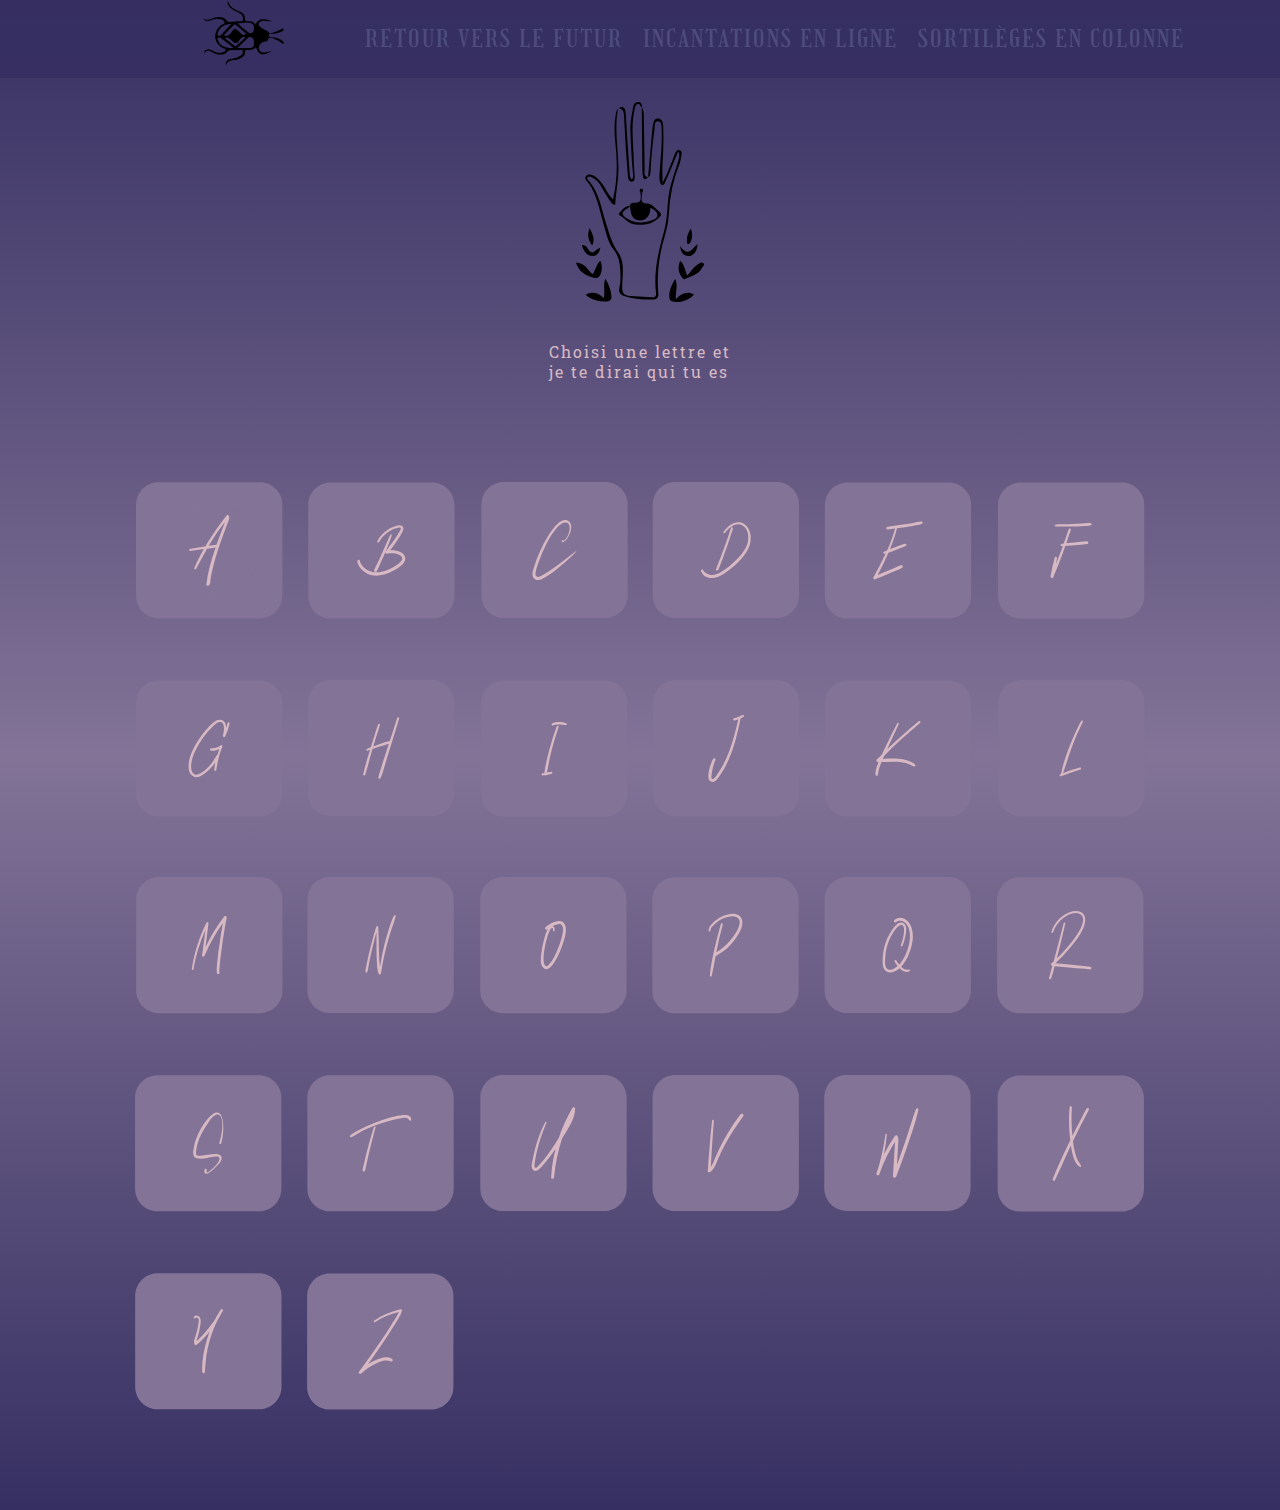
==== commit 02984a7d: "new design + animations jusqu'à lettre i" ====
--- a/abecedaire.html
+++ b/abecedaire.html
@@ -3,530 +3,1498 @@
   <head>
     <meta charset="utf-8">
     <title></title>
+    <link rel="stylesheet" href="css/reset.css">
+    <link rel="stylesheet" href="css/normalize.css">
+    <link rel="stylesheet" href="css/master.css">
+
     <link rel="stylesheet" href="css/abcstyle.css">
+    <link href="https://fonts.googleapis.com/css2?family=Girassol&display=swap" rel="stylesheet">
+    <link href="https://fonts.googleapis.com/css2?family=Roboto+Slab:wght@300&display=swap" rel="stylesheet">
   </head>
   <body>
+
     <header>
-      <a href="#abecedaire">Incantations en ligne</a>
-      <a href="#">Sortilèges en colonne</a>
+      <head>
+        <a id="opening-menu" href="#main-menu">wingardium Leviosa</a>
+        <nav id="main-menu">
+          <a href="#" class="close-menu"><img id="closecross" src="img/close.png" alt="fermer le menu"></a>
+          <ul id="magic_nav">
+            <li><a href="index.html"><img src="img/scarabe.png" id="scarabe" alt="scarabé"></a></li>
+            <li><a href="index.html">Retour vers le futur</a></li>
+
+            <li><a href="#abecedaire">Incantations en ligne</a></li>
+            <li><a href="#">Sortilèges en colonne</a></li>
+          </ul>
+        </nav>
+      </head>
     </header>
 
-    <div class="bigbigtitle">
-      <a href="index.html" id="backhome"> <img src="img/backarrow.svg" alt="Retour à la page accueil"> </a>
-      <h1 id="bigtitle">Le grand Abecedaire magique</h1>
+    <div class="intro">
+      <img src="img/vision.svg" alt="boule de cristal magique">
+      <p>Choisi une lettre et </br>je te dirai qui tu es</p>
     </div>
 
-    <div class="intro">
-      <img src="img/hellowitch.jpg" alt="boule de cristal magique">
-      <p>Choisi une lettre et je te dirai qui tu es</p>
-    </div>
 
     <div class="wrapper">
     <section id="abecedaire">
 
-
       <!-- LETTRE A -->
       <div class="one">
-      <div class="sep">
-        <div class="image-hover img-opacity">
-          <svg version="1.1" xmlns="http://www.w3.org/2000/svg" xmlns:xlink="http://www.w3.org/1999/xlink" x="0px" y="0px"
-  	       viewBox="0 0 201 236" style="enable-background:new 0 0 201 236;" xml:space="preserve">
-            <style type="text/css">
-            	.st0{fill:#1E0734;}
-            	.st1{fill:#E898ED;}
-            	.st2{font-family:'WakingtheWitch';}
-            	.st3{font-size:21.9566px;}
-            	.st4{fill:#FFF95A;}
-            	.st5{fill:#00FF88;}
-            	.st6{fill:#568C5A;}
-            	.st7{fill:#E1825A;}
-            	.st8{fill:#9FE976;}
-            	.st9{fill:url(#SVGID_1_);}
-            	.st10{fill:none;}
-            	.st11{fill:#3C163D;}
-            	.st12{fill:#110C23;}
-            	.st13{font-size:181.3851px;}
-            </style>
-            <g class="img-2">
-            	<path class="st0" d="M22.6,227.8c0,0-1,4.5,9.8,3.7s33.5-2.2,39.4-1.5c5.9,0.7,14.8,0,14.8,0s5.9-1.5,7.9,0l-2-4.5l4.9,4.5
-            		c0,0,11.8-1.5,14.8,0c3,1.5,5.9-3,5.9-3s3.9,2.2,11.8,1.5s19.7,0,19.7,0s9.8-0.7,16.7,3s5.9-3,5.9-3s6.9-1.5,6.9-4.5
-            		s3.9-5.2,3.9-10.5s-3-6.7-3-6.7s-26.6,0-27.6,0s25.6-0.7,26.6-1.5c1-0.7,2-8.2,2-8.2s-17.7-6-23.6-6s24.6,3.7,24.6,3.7
-            		s2-10.5,1-10.5s-22.6,1.5-22.6,1.5l22.6-3c0,0,1-22.4-2-22.4s-16.7-1.5-16.7-1.5h16.7c0,0,4.9-13.4,2-14.2c-3-0.7-4.9-1.5-4.9-1.5
-            		s3.9-3.7,3.9-4.5s-1-9,0-17.2s0-15.7,0-15.7s-2-16.4-1-19.4s-7.9,0-7.9,0l8.9-4.5c0,0,2-12.7,0-14.2s-43.3-6.7-43.3-6.7
-            		s-24.6,0-28.5,0s-13.8-3.7-22.6-3.7s-65,1.5-65,1.5l-1,3.7l-3.9,3c0,0,1.5-0.4,0.5,10.1c0,0,2,1.5,2,5.2c0,0-2,0.7-2,4.5
-            		s0,20.2,1,20.9c1,0.7,2,2.2,0,4.5c-2,2.2,3.9,9,3,11.2c-1,2.2-4.9,5.2-1,10.5c3.9,5.2,0,8.2,1,8.2s3,0.7,5.9,1.5s-9.8,0-9.8,5.2
-            		s-1,7.5,1,7.5s3,0,0,3c-3,3-1,10.5,3,12c3.9,1.5,1,8.2,1,8.2s3,3.7,0,5.2c-3,1.5,1,3.7-1,6.7s4.9,6.7,3,14.2c0,0-7.9,1.5-6.9,4.5
-            		s3.9,0,3,6s38.4,9.7,43.3,9.7s-40.4-3.7-41.3-3.7S22.6,227.8,22.6,227.8z"/>
-            	<g>
-            			<image style="overflow:visible;opacity:0.95;" width="131" height="41"  transform="matrix(1 0 0 1 35 186)">
-            		</image>
-            		<g>
-            			<text transform="matrix(1 0 0 1 44.0183 214.5308)" class="st1 st2 st3">Albus Dumbledore</text>
-            		</g>
-            	</g>
-            </g>
-            <g class="centipede">
-            	<g>
-            		<g>
-            			<path class="st4" d="M157.6,210.4c0.2,0.1,0.2,0.3,0.3,0.4c0.1,0.5,1,2.6,3.1,3.8c0.2,0.1,0.3,0.4,0.2,0.7
-            				c-0.1,0.2-0.4,0.3-0.7,0.2c-2.5-1.4-3.8-4.4-3.6-4.9c0.1-0.1,0.2-0.2,0.3-0.2C157.3,210.4,157.4,210.4,157.6,210.4z"/>
-            			<path class="st4" d="M156.7,209.9c0.1,0.1,0.2,0.2,0.2,0.3c0,0.1,0,0.3,0,0.4c-0.2,0.3-3.5,2.6-6.3,1c-0.2-0.1-0.3-0.4-0.2-0.7
-            				c0.1-0.2,0.4-0.3,0.7-0.2c2.2,1.2,4.8-0.6,5-0.7c0,0,0.1-0.1,0.1-0.1C156.3,209.9,156.5,209.8,156.7,209.9z"/>
-            		</g>
-            		<circle class="st5" cx="156.7" cy="210.5" r="1.8"/>
-            		<path class="st6" d="M151.5,178l0,4.9c0,0.3,0.2,0.5,0.5,0.5c0.2,0,0.4-0.1,0.5-0.3c0.1,0,0.2-0.1,0.3-0.2l2.2-3.8
-            			c0.1-0.2,0.1-0.5-0.2-0.7c-0.2-0.1-0.5-0.1-0.7,0.2l-1.5,2.7l0-3.2c0-0.2-0.1-0.4-0.3-0.4c-0.1,0-0.2-0.1-0.2-0.1
-            			C151.8,177.5,151.5,177.7,151.5,178z"/>
-            			<ellipse transform="matrix(0.2702 -0.9628 0.9628 0.2702 -63.3784 279.2185)" class="st7" cx="152.5" cy="181.4" rx="1.3" ry="1.3"/>
-            		<g>
-            			<path class="st6" d="M149.1,182.8l4.8,1.7c0.3,0.1,0.5,0,0.6-0.3c0.1-0.2,0-0.5-0.2-0.6c0,0,0,0-0.1,0l-4.8-1.7
-            				c-0.3-0.1-0.5,0-0.6,0.3C148.7,182.4,148.9,182.7,149.1,182.8z"/>
-            			<path class="st6" d="M153.6,185l-5-1c-0.3-0.1-0.5,0.1-0.6,0.4c-0.1,0.3,0.1,0.5,0.4,0.6l5,1c0.3,0.1,0.5-0.1,0.6-0.4
-            				c0-0.2-0.1-0.4-0.2-0.5C153.7,185,153.6,185,153.6,185z"/>
-            			<path class="st6" d="M153,186.7l-5.4-0.3c-0.3,0-0.5,0.2-0.5,0.5c0,0.3,0.2,0.5,0.5,0.5l5.4,0.3c0.3,0,0.5-0.2,0.5-0.5
-            				c0-0.2-0.1-0.4-0.3-0.5C153.2,186.7,153.1,186.7,153,186.7z"/>
-            			<path class="st6" d="M147,189.2c0,0.3,0.2,0.5,0.5,0.5l5.4-0.2c0.3,0,0.5-0.2,0.5-0.5c0-0.2-0.1-0.3-0.3-0.4
-            				c-0.1,0-0.2-0.1-0.3-0.1l-5.4,0.2C147.2,188.7,147,188.9,147,189.2z"/>
-            			<path class="st6" d="M147.7,191.3c-0.3,0.1-0.4,0.3-0.4,0.6c0.1,0.3,0.3,0.4,0.6,0.4l5-1.3c0.3-0.1,0.4-0.3,0.4-0.6
-            				c0-0.1-0.1-0.2-0.2-0.3c-0.1-0.1-0.2-0.1-0.4,0L147.7,191.3z"/>
-            			<path class="st6" d="M147.9,194.5c0.1,0.3,0.4,0.4,0.7,0.3l4.9-2.1c0.3-0.1,0.4-0.4,0.3-0.7c0-0.1-0.1-0.2-0.2-0.2
-            				c-0.1-0.1-0.3-0.1-0.4,0l-4.9,2.1C147.9,193.9,147.7,194.2,147.9,194.5z"/>
-            			<path class="st6" d="M149.1,196.6c0.1,0.2,0.4,0.3,0.7,0.2l4.8-2.7c0.2-0.1,0.3-0.4,0.2-0.7c0-0.1-0.1-0.1-0.2-0.2
-            				c-0.1-0.1-0.3-0.1-0.5,0l-4.8,2.7C149,196.1,149,196.4,149.1,196.6z"/>
-            			<path class="st6" d="M150.4,198.7c0.2,0.2,0.5,0.3,0.7,0.1l4.7-3.1c0.2-0.2,0.3-0.5,0.1-0.7c0-0.1-0.1-0.1-0.2-0.2
-            				c-0.2-0.1-0.4-0.1-0.5,0l-4.7,3.1C150.3,198.2,150.2,198.5,150.4,198.7z"/>
-            			<path class="st6" d="M151.7,200.4c0.1,0.2,0.4,0.3,0.7,0.2l4.9-2.7c0.2-0.1,0.3-0.4,0.2-0.7c0-0.1-0.1-0.1-0.2-0.2
-            				c-0.1-0.1-0.3-0.1-0.5,0l-4.9,2.7C151.7,199.8,151.6,200.1,151.7,200.4z"/>
-            			<path class="st6" d="M152.9,201.7c0.1,0.3,0.4,0.4,0.7,0.3l5.1-2.2c0.3-0.1,0.4-0.4,0.3-0.7c0-0.1-0.1-0.2-0.2-0.2
-            				c-0.1-0.1-0.3-0.1-0.4,0l-5.1,2.2C152.9,201.2,152.8,201.5,152.9,201.7z"/>
-            			<path class="st6" d="M153.5,203.2c0.1,0.3,0.4,0.4,0.6,0.3l5.6-1.6c0.3-0.1,0.4-0.4,0.3-0.6c0-0.1-0.1-0.2-0.2-0.3
-            				c-0.1-0.1-0.2-0.1-0.4,0l-5.6,1.6C153.6,202.7,153.5,203,153.5,203.2z"/>
-            			<path class="st6" d="M154,204.8c0,0.3,0.3,0.5,0.5,0.4l5.8-0.6c0.3,0,0.5-0.3,0.4-0.5c0-0.2-0.1-0.3-0.3-0.4
-            				c-0.1,0-0.2-0.1-0.3-0.1l-5.8,0.6C154.2,204.3,154,204.6,154,204.8z"/>
-            			<path class="st6" d="M154.2,206.3c0,0.3,0.2,0.5,0.5,0.5l5.6,0.3c0.3,0,0.5-0.2,0.5-0.5c0-0.2-0.1-0.4-0.3-0.5
-            				c-0.1,0-0.1-0.1-0.2-0.1l-5.6-0.3C154.4,205.9,154.2,206.1,154.2,206.3z"/>
-            			<path class="st6" d="M153.8,207.9c-0.1,0.3,0.1,0.5,0.4,0.6l5.5,1.2c0.3,0.1,0.5-0.1,0.6-0.4c0-0.2-0.1-0.4-0.2-0.5
-            				c0,0-0.1,0-0.1-0.1l-5.5-1.2C154.2,207.5,153.9,207.6,153.8,207.9z"/>
-            		</g>
-            		<path class="st8" d="M152.8,181.3c0.7,0.4,1,1.3,0.6,2c-3.4,6-1.6,9.9,2.6,14.8c2.8,3.2,3.6,7.1,2.5,11.6l0,0.2
-            			c-0.2,0.8-1,1.3-1.8,1.1c-0.8-0.2-1.3-1-1.1-1.8l0.1-0.2c0.3-1.3,1.3-5.2-1.9-8.9c-4.1-4.8-7.4-10.3-2.9-18.2
-            			C151.2,181.1,152.1,180.9,152.8,181.3z"/>
-            		<g>
-            			<path class="st4" d="M155.6,197.7c-0.2,0.3-0.9,1.2-2.7,1.4c0,0,0,0,0,0c0.2,0.3,0.5,0.6,0.7,0.9c1.4-0.3,2.3-1.1,2.6-1.5
-            				c-0.1-0.1-0.2-0.3-0.3-0.4C155.8,198,155.7,197.9,155.6,197.7z"/>
-            			<path class="st4" d="M155.8,204.2c0,0-0.1,0-0.1,0c0.1,0.4,0.1,0.7,0.2,1.1c1.4,0.4,2.4,0.1,3-0.2c0-0.4-0.1-0.7-0.1-1.1
-            				C158.4,204.3,157.4,204.8,155.8,204.2z"/>
-            			<path class="st4" d="M156.9,199.5c0,0-0.7,1.3-2.7,1.2c0.2,0.3,0.4,0.6,0.6,1c1.5-0.1,2.3-0.9,2.7-1.3
-            				C157.3,200,157.1,199.7,156.9,199.5C156.9,199.4,156.9,199.5,156.9,199.5z"/>
-            			<path class="st4" d="M150.5,182.3c-0.2,0.3-0.3,0.6-0.5,0.9c1.1,0.9,2.1,1.1,2.8,1.2c0.2-0.3,0.3-0.7,0.5-1c0,0,0,0,0,0
-            				C153,183.4,152,183.4,150.5,182.3z"/>
-            			<path class="st4" d="M158.5,209.5c0.1-0.4,0.2-0.7,0.2-1.1c-0.3,0.1-1.5,0.4-2.9-0.7c-0.1,0.4-0.2,0.8-0.2,1.1
-            				C156.7,209.6,157.8,209.6,158.5,209.5z"/>
-            			<path class="st4" d="M155.9,206.1c0,0.4,0,0.8-0.1,1.1c1.1,0.5,2.3,0.3,3,0.1c0-0.4,0-0.7,0.1-1.1
-            				C158.4,206.4,157.1,206.7,155.9,206.1z"/>
-            			<path class="st4" d="M155.1,202.3c0.2,0.4,0.3,0.7,0.4,1c1.3,0.1,2.3-0.4,2.9-0.7c-0.1-0.3-0.2-0.7-0.3-1
-            				C157.6,201.9,156.6,202.5,155.1,202.3z"/>
-            			<path class="st4" d="M151.6,197.5c0.2,0.3,0.4,0.6,0.7,0.9c1.3-0.3,2.1-1.2,2.5-1.7c-0.2-0.3-0.4-0.6-0.6-0.9
-            				C154,196.1,153.3,197.3,151.6,197.5z"/>
-            			<path class="st4" d="M151.7,190.4c-0.2,0.2-1.2,1.1-2.9,0.7c0.1,0.4,0.1,0.7,0.2,1.1c1.3,0.2,2.4-0.3,2.9-0.7
-            				C151.8,191.1,151.7,190.7,151.7,190.4z"/>
-            			<path class="st4" d="M151.8,186.7c0,0-1.5,0.9-2.9-0.2c-0.1,0.4-0.1,0.7-0.2,1.1c1.1,0.6,2.2,0.5,3,0.3c0.1-0.4,0.1-0.8,0.2-1.2
-            				C151.9,186.7,151.9,186.7,151.8,186.7z"/>
-            			<path class="st4" d="M151.5,188.6c0,0-1.3,1-2.9,0.1c0,0.4,0,0.7,0,1.1c1.3,0.5,2.4,0.2,3-0.1C151.6,189.4,151.6,189,151.5,188.6
-            				C151.6,188.6,151.6,188.6,151.5,188.6z"/>
-            			<path class="st4" d="M149.6,184.3c-0.1,0.3-0.3,0.7-0.4,1c1.2,0.9,2.2,1,2.9,0.9c0.1-0.4,0.3-0.8,0.5-1.2c0,0,0,0-0.1,0
-            				C152.5,185,151.3,185.7,149.6,184.3z"/>
-            			<path class="st4" d="M150.3,195.4c0.2,0.3,0.4,0.6,0.6,0.9c1.3-0.2,2.2-1,2.6-1.5c-0.2-0.3-0.4-0.6-0.6-0.9
-            				C152.7,194.3,151.9,195.4,150.3,195.4z"/>
-            			<path class="st4" d="M149.3,193.3c0.1,0.3,0.2,0.7,0.4,1c1.4-0.1,2.3-0.7,2.8-1.1c-0.1-0.3-0.3-0.7-0.4-1
-            				C151.9,192.3,151,193.2,149.3,193.3z"/>
-            		</g>
-            	</g>
-            </g>
-            <g class="img-1">
-            	<linearGradient id="SVGID_1_" gradientUnits="userSpaceOnUse" x1="102.3753" y1="-8.9291" x2="100.4306" y2="203.0414">
-            		<stop  offset="0" style="stop-color:#F098BC"/>
-            		<stop  offset="1" style="stop-color:#451A40"/>
-            	</linearGradient>
-            	<path class="st9" d="M10.8,9.3c0,0-4.9-1.1-4.1,10.8s2.4,36.6,1.6,43s0,16.1,0,16.1s1.6,6.5,0,8.6l4.9-2.2L8.4,91
-            		c0,0,1.6,12.9,0,16.1c-1.6,3.2,3.3,6.5,3.3,6.5s-2.4,4.3-1.6,12.9s0,21.5,0,21.5s0.8,10.8-3.3,18.3c-4.1,7.5,3.3,6.5,3.3,6.5
-            		s1.6,7.5,4.9,7.5s5.7,4.3,11.4,4.3s7.3-3.2,7.3-3.2s0-29,0-30.1s0.8,28,1.6,29s9,2.2,9,2.2s6.5-19.4,6.5-25.8
-            		c0-6.5-4.1,26.9-4.1,26.9s11.4,2.2,11.4,1.1s-1.6-24.7-1.6-24.7l3.3,24.7c0,0,24.5,1.1,24.5-2.2c0-3.2,1.6-18.3,1.6-18.3v18.3
-            		c0,0,14.7,5.4,15.5,2.2s1.6-5.4,1.6-5.4s4.1,4.3,4.9,4.3s9.8-1.1,18.8,0c9,1.1,17.1,0,17.1,0s18-2.2,21.2-1.1c3.3,1.1,0-8.6,0-8.6
-            		l4.9,9.7c0,0,13.9,2.2,15.5,0c1.6-2.2,7.3-47.3,7.3-47.3s0-26.9,0-31.2s4.1-15.1,4.1-24.7s-1.6-71-1.6-71l-4.1-1.1L188,3.9
-            		c0,0,0.4,1.6-11,0.5c0,0-1.6,2.2-5.7,2.2c0,0-0.8-2.2-4.9-2.2s-22,0-22.9,1.1s-2.4,2.2-4.9,0s-9.8,4.3-12.2,3.2s-5.7-5.4-11.4-1.1
-            		s-9,0-9,1.1s-0.8,3.2-1.6,6.5c-0.8,3.2,0-10.8-5.7-10.8c-5.7,0-8.2-1.1-8.2,1.1s0,3.2-3.3,0S75.8,4.4,74.1,8.7
-            		c-1.6,4.3-9,1.1-9,1.1s-4.1,3.2-5.7,0s-4.1,1.1-7.3-1.1s-7.3,5.4-15.5,3.2c0,0-1.6-8.6-4.9-7.5s0,4.3-6.5,3.2S14.5,49.6,14.5,55
-            		s4.1-44.1,4.1-45.2S10.8,9.3,10.8,9.3z"/>
-            	<g>
-            		<path class="st10" d="M87.7,46.5c-3.7,0.8-6.9,4.8-9.3,8.3c-0.9,1.3,1.5,5,2.7,8.7c1.7,0,4.3,0.4,6.6-0.1c5.3-1,10.4-3.2,15.8-3.5
-            			c10.4-0.7,12.9-3.8,10.1-15.7C105,44.8,96.1,44.8,87.7,46.5z M83.2,52.5c7.5-0.5,15.1-0.9,23.3-1.4
-            			C101.4,56.8,86.8,57.2,83.2,52.5z"/>
-            		<path class="st10" d="M62.6,83.8c1.4-1.7,1.8-4.5,2.7-6.8c-2.8-0.9-6.1-3.2-8.3-2.4c-9.5,3.5-18.7,7.9-27.5,11.7
-            			c0.5,5.1,0.9,8.9,1.4,14.6c5.2-2.3,9.7-4.6,14.5-6.3c2.1-0.7,4.6-0.3,7-0.4c0,0,0,0,0,0C55.8,90.8,59.5,87.5,62.6,83.8z"/>
-            		<path class="st10" d="M83.4,97c0.6-4.4-2.2-8.3-4.9-9.3c-4.1-1.5-7.4,1.6-9,6.1c-0.7,2.1-2.4,3.7-4.7,7c1.5-6.9,2.6-11.6,3.6-16.4
-            			c-0.8-0.5-1.6-1-2.3-1.4c-4.3,6-8.5,12-12.8,18c2.4,2.6,4.7,5.2,7.2,7.9c8.2-1.6,11.6-16.2,23.4-7.4C83.6,99.4,83.2,98.2,83.4,97z
-            			"/>
-            		<path class="st10" d="M122.1,46.9C122.4,46.6,122.2,46.7,122.1,46.9L122.1,46.9z"/>
-            		<path class="st11" d="M145.8,24.6c-2,2.4-3.6,5.7-6.2,6.8c-3.5,1.5-7.7,1.2-11.7,1.7c1.1-5.1,2.1-10,2.9-13.7
-            			c10-5.3,19.3-10.1,28.6-14.9c-1.3,0-2.7,0-4.2,0.1c-8.3,1.7-16.6,3.5-24.8,5.2c-0.1-0.6-0.3-1.1-0.4-1.7c-1.4,0.7-2.7,1.1-3.5,0.7
-            			c-0.1,0-0.1-0.1-0.2-0.1c-0.6,1.5-1.1,3.1-1.3,5c-2.8-0.6-5-1.1-8.3-1.8c0.8-2,1.7-4,2.5-6c-1.2,0.1-2.6,0.6-4.2,1.8
-            			c-5.7,4.3-9,0-9,1.1c0,0.2,0,0.3,0,0.5c4.9,3.4,5.9,7.1,4.1,14.6c1.2,0.2,2.3,0.4,3.9,0.7c-2.1,3.1-3.8,5.8-6.5,9.8
-            			c-1-5.7-1.7-10.2-2.4-14.6c-0.3,0-0.5,0-0.8-0.1c-0.7,6-1.5,11.9-2.2,17.9c-0.5,0-1-0.1-1.4-0.1c-0.6-5.6-1.3-11.3-1.9-17
-            			c-1,5.2-1.9,10.5-3.2,15.6c-0.5,1.8-2.3,4.6-3.3,4.4c-1.8-0.2-3.4-2.4-5.2-3.7c-0.3-0.3-0.7-0.5-1.1-0.7c-0.6,1.2-1.2,2.3-2.1,4.1
-            			c-0.6-2-1-3.3-1.6-5.2c-1.5,1.9-2.5,3.9-4,5c-7.4,5.4-4.3,21-18.1,20c-0.3,0-0.7,0.6-0.9,1c-2.1,5.8-6.5,5.3-10.5,2.6
-            			c-2.6-1.8-4.2-5.2-6.8-8.7c-1.5,1.8-3.7,4.4-5.8,6.9c3.6,4.1,6.6,7.6,9.6,11.1C37.1,68,30.3,59.6,18.8,60.6c7.3,4.2,9.8,6,9.8,8
-            			c-4.5-2.1-8.9-4.1-13.2-6.1c-0.5,0.6-0.9,1.2-1.4,1.8c3.5,4.5,7,9,10.5,13.5c-0.5,0.2-2.6,0.9-4.4,1.5c-2.8-5.4-4.7-11.6-8.6-15.6
-            			c-0.9-1-2-1.8-3.1-2.5c0,0.7-0.1,1.3-0.1,1.8c-0.8,6.5,0,16.1,0,16.1s1.6,6.5,0,8.6l4.9-2.2L8.4,91c0,0,0.3,2.3,0.5,5.1
-            			c0.8-0.9,1.5-1.8,2.3-2.7c0.5,0.5,1,1,1.5,1.4c-1.1,1.2-2.2,2.5-3.4,3.7c0.3,0.3,0.5,0.7,0.8,1c4.2-3.1,8.4-6.3,12.7-9.4
-            			c0.2,0.3,0.5,0.5,0.7,0.8c-3.9,4-7.8,8-11.6,12c0.6,0.7,1.2,1.4,1.8,2.1c2-1.8,4.1-3.5,6.1-5.3c2.5-2.1,4.7-2.8,6.8,1.2
-                  c1,1.9,3.2,5,4.4,4.8c4.2-0.7,8.2-2.5,12.1-3.8c-0.6,3.6-1.3,8.3-2.2,13.8c4.3-8,7.9-14.7,11.5-21.4c0.3,2.2,0.5,4.4,0.8,6.6
-          			c0-0.1,0.1-0.1,0.1-0.2c1.9,3.4,3.1,8.2,5.9,9.6c2.5,1.3,7.9,0.2,9.9-2c5.7-6.2,10.7-3.4,16.2,0.4c3.8-0.4,8.1,0.2,11.4-1.3
-          			l-3.2-2.3c1.4-9.2,1.3-16.1-4.6-22.7c-3-3.3-1-5.3,2.9-5.1c3.8,0.2,7.5,0.7,11.3,1c0.2-0.6,0.3-1.2,0.5-1.8
-          			c-5-3.3-15.6,2.3-15.2-9.7c10.6-2.6,10.6-2.6,15.5,7.8c4.5-2.5,9.6-9.9,13.1,2c5.5-4.8,9.9-9.8,8.2-17.3c-0.5-2.2-5.7-3.3-6.5-5.6
-          			c-0.6-1.7,1.9-4.5,3.3-6.8c7.2-0.3,12.9-0.5,19.7-0.7c-2-2.9-3.8-5.6-5.7-8.3c4-3.8,8-7.7,12-11.5
-          			C147.2,26.1,146.5,25.3,145.8,24.6z M65.3,61.2c2.3,3,4.7,5.9,7.9,10c-6.6,0-11.1,0.1-15.6,0.1c-0.4-0.6-0.7-1.2-1.1-1.8
-          			C59.4,66.7,62.3,64,65.3,61.2z M52.3,94.2C52.3,94.2,52.3,94.3,52.3,94.2c-2.3,0.1-4.9-0.3-6.9,0.4c-4.7,1.7-9.3,4-14.5,6.3
-          			c-0.6-5.7-0.9-9.5-1.4-14.6c8.8-3.8,18-8.2,27.5-11.7c2.1-0.8,5.5,1.5,8.3,2.4c-0.9,2.3-1.2,5-2.7,6.8
-          			C59.5,87.5,55.8,90.8,52.3,94.2z M60.4,108.9c-2.5-2.7-4.8-5.3-7.2-7.9c4.3-6,8.5-12,12.8-18c0.8,0.5,1.6,1,2.3,1.4
-          			c-1,4.8-2.1,9.5-3.6,16.4c2.3-3.3,4-4.9,4.7-7c1.6-4.5,4.8-7.6,9-6.1c2.7,1,5.5,4.9,4.9,9.3c-0.2,1.1,0.2,2.4,0.5,4.4
-          			C72,92.7,68.6,107.3,60.4,108.9z M87.1,105.2c-0.1-4.5-0.2-9.1-0.3-13.5C90.1,93,90.1,93,87.1,105.2z M103.5,59.8
-          			c-5.3,0.4-10.5,2.5-15.8,3.5c-2.3,0.4-4.9,0.1-6.6,0.1c-1.2-3.6-3.6-7.4-2.7-8.7c2.3-3.4,5.6-7.5,9.3-8.3
-          			c8.4-1.8,17.3-1.7,25.9-2.4C116.3,56,113.8,59.1,103.5,59.8z M119.5,59.3c0.8,0.2,1.7,0.4,2.5,0.7c-0.9,4.3-1.7,8.5-2.8,14
-          			C112,66.5,117.6,63.3,119.5,59.3z M122.1,46.9C122.2,46.7,122.4,46.6,122.1,46.9L122.1,46.9z"/>
-          		<path class="st11" d="M85.4,109.1c0,0-0.1-0.1-0.1-0.1c0,0,0,0-0.1,0L85.4,109.1z"/>
-          		<path class="st11" d="M106.5,51.1c-8.2,0.5-15.8,1-23.3,1.4C86.8,57.2,101.4,56.8,106.5,51.1z"/>
-          	</g>
-          	<text transform="matrix(1 0 0 1 66.0006 167.9616)" class="st12 st2 st13">A</text>
-            </g>
-          </svg>
+        <div class="image-hover img-opacity">
+          <?xml version="1.0" encoding="utf-8"?>
+            <!-- Generator: Adobe Illustrator 24.0.0, SVG Export Plug-In . SVG Version: 6.00 Build 0)  -->
+            <svg version="1.1" xmlns="http://www.w3.org/2000/svg" xmlns:xlink="http://www.w3.org/1999/xlink" x="0px" y="0px"
+            	 viewBox="0 0 247 281" style="enable-background:new 0 0 247 281;" xml:space="preserve">
+            <style type="text/css">
+            	.st0{fill:url(#SVGID_1_);}
+            	.st1{fill:#827397;}
+            	.st2{font-family:'Girassol-Regular';}
+            	.st3{font-size:28.9047px;}
+            	.st4{fill:#D8B9C3;}
+            	.st5{fill:none;stroke:#827397;stroke-miterlimit:10;}
+            </style>
+            <g id="cardNom_1_">
+            	<g id="cardNom">
+
+            			<linearGradient id="SVGID_1_" gradientUnits="userSpaceOnUse" x1="124.5072" y1="116.8785" x2="122.963" y2="22.1678" gradientTransform="matrix(1 0 0 -1 0 282)">
+            			<stop  offset="0" style="stop-color:#150C27"/>
+            			<stop  offset="0.8298" style="stop-color:#302A57"/>
+            			<stop  offset="1" style="stop-color:#363062"/>
+            		</linearGradient>
+            		<path class="st0" d="M221.5,259H25.9c-6.6,0-11.9-5.3-11.9-11.9v-65.2c0-6.6,5.3-11.9,11.9-11.9h195.6c6.6,0,11.9,5.3,11.9,11.9
+            			v65.2C233.5,253.7,228.1,259,221.5,259z"/>
+            		<text transform="matrix(1 0 0 1 16.9531 243.7607)" class="st1 st2 st3">Albus Dumbledore</text>
+            	</g>
+            </g>
+            <g id="cardA_1_">
+            	<g id="cardA">
+            		<g>
+            			<path class="st1" d="M200.5,207.6H46.6c-19,0-34.4-15.4-34.4-34.4V34.9c0-19,15.4-34.4,34.4-34.4h153.9c19,0,34.4,15.4,34.4,34.4
+            				v138.3C234.9,192.2,219.5,207.6,200.5,207.6z"/>
+            		</g>
+            		<g>
+            			<path class="st4" d="M151.5,62.8c-1.6,4.3-3.2,8.6-4.8,12.8c-3.2,8.7-6.4,17.5-9.3,26.3c-2.9,8.8-5.6,17.7-7.8,26.7
+            				c-1.8,7.2-3.2,14.4-4.4,21.7c0.4,2.3,0,4.5-1.3,6.6c-1.2,1.9-4.9,1.3-4.6-1.2c2-17.7,7-35.2,12.6-52c0.5-1.4,0.9-2.8,1.4-4.2
+            				c-4.3,0.9-8.7,1.4-13,1.9c-5.9,10.2-11.3,20.6-16.8,31c-0.8,1.5-3.3,0.4-2.7-1.1c4.1-10,9.2-19.8,14.6-29.2
+            				c-7,0.9-13.9,1.9-20.9,2.8c-1.7,0.2-2.1-2.7-0.4-3c7.3-1.2,14.5-2.4,21.8-3.6c0.6-0.1,1.2-0.2,1.8-0.3c1.7-2.8,3.4-5.7,5.1-8.5
+            				c8.3-13.4,17.4-26.4,27.2-38.7c0.9-1.1,2.7-0.6,3.4,0.4C155.5,54.9,152.8,59.2,151.5,62.8z M147.7,60.5
+            				C140,70.6,132.7,81,126,91.8c-1.1,1.7-2.1,3.5-3.2,5.2c3.9-0.7,7.9-1.3,11.9-1.6c2-5.6,4-11.2,6.1-16.7c1.6-4.3,3.3-8.6,4.9-12.8
+            				C146.3,64.1,147,62.3,147.7,60.5z"/>
+            		</g>
+            	</g>
+            </g>
+            <g id="starlight_1_">
+            	<circle class="st5" cx="130.5" cy="104.1" r="69.3"/>
+            	<g id="starlight">
+            		<g>
+            			<path d="M54.9,85.8c3.7,1.6,5.6,3.7,4.2,8.4c2.6-2.1,4.3-4.6,7.4-2.1c-3.1-4.2,1.2-5.7,2.4-8.6c-3.5,0.4-7.6,3-8-3.9
+            				C58.8,82.4,60.1,87,54.9,85.8z"/>
+            			<path d="M65.5,77.3c2-10.8,3.8-20.9,5.7-31.1C68.3,50.6,64.4,72.6,65.5,77.3z"/>
+            			<path d="M81.7,50.1c-6,7.6-10.8,15.9-13.5,25.3C71.8,66.5,77.7,58.8,81.7,50.1z"/>
+            			<path d="M84.7,63.6c-5.7,3.6-10.2,8.6-14.1,14.1C75.6,73.3,80.9,69.3,84.7,63.6z"/>
+            		</g>
+            	</g>
+            </g>
+            </svg>
         </div>
-      </div>
       </div>
 
 
       <!-- LETTRE B -->
       <div class="two">
-        <?xml version="1.0" encoding="utf-8"?>
+        <div class="image-hover img-opacity">
+          <?xml version="1.0" encoding="utf-8"?>
+          <?xml version="1.0" encoding="utf-8"?>
           <!-- Generator: Adobe Illustrator 24.0.0, SVG Export Plug-In . SVG Version: 6.00 Build 0)  -->
           <svg version="1.1" xmlns="http://www.w3.org/2000/svg" xmlns:xlink="http://www.w3.org/1999/xlink" x="0px" y="0px"
-          	 viewBox="0 0 211.4 236" style="enable-background:new 0 0 211.4 236;" xml:space="preserve">
+          	 viewBox="0 0 247 281" style="enable-background:new 0 0 247 281;" xml:space="preserve">
           <style type="text/css">
-          	.bt0{fill:#1E0734;}
-          	.bt1{fill:#E898ED;}
-          	.bt2{font-family:'WakingtheWitch';}
-          	.bt3{font-size:21.9566px;}
-          	.bt4{fill:none;stroke:#09040E;stroke-miterlimit:10;}
-          	.bt5{fill:#5D5360;}
-          	.bt6{fill:#4B3F4E;}
-          	.bt7{fill:#6F6571;}
-          	.bt8{fill:#AEDB81;}
-          	.bt9{fill:#95CC81;}
-          	.bt10{fill:url(#SVGID_1_);}
-          	.bt11{fill:none;}
-          	.bt12{fill:#3C163D;}
-          	.bt13{fill:#CC84CA;}
-          	.bt14{fill:#110C23;}
-          	.bt15{font-size:181.3851px;}
+          	.st0{fill:url(#SVGID_1_);}
+          	.st1{fill:#827397;}
+          	.st2{font-family:'Girassol-Regular';}
+          	.st3{font-size:28.9047px;}
+          	.st4{fill:#D8B9C3;}
           </style>
-          <g id="cardTag">
-          	<g id="CalqueB">
-          		<path class="bt0" d="M33,227.8c0,0-1,4.5,9.8,3.7s33.5-2.2,39.4-1.5s14.8,0,14.8,0s5.9-1.5,7.9,0l-2-4.5l4.9,4.5
-          			c0,0,11.8-1.5,14.8,0s5.9-3,5.9-3s3.9,2.2,11.8,1.5s19.7,0,19.7,0s9.8-0.7,16.7,3s5.9-3,5.9-3s6.9-1.5,6.9-4.5s3.9-5.2,3.9-10.5
-          			s-3-6.7-3-6.7s-26.6,0-27.6,0s25.6-0.7,26.6-1.5c1-0.7,2-8.2,2-8.2s-17.7-6-23.6-6s24.6,3.7,24.6,3.7s2-10.5,1-10.5
-          			s-22.6,1.5-22.6,1.5l22.6-3c0,0,1-22.4-2-22.4s-16.7-1.5-16.7-1.5h16.7c0,0,4.9-13.4,2-14.2c-3-0.7-4.9-1.5-4.9-1.5
-          			s3.9-3.7,3.9-4.5s-1-9,0-17.2s0-15.7,0-15.7s-2-16.4-1-19.4s-7.9,0-7.9,0l8.9-4.5c0,0,2-12.7,0-14.2S149.1,61,149.1,61
-          			s-24.6,0-28.5,0s-13.8-3.7-22.6-3.7s-65,1.5-65,1.5l-1,3.7l-3.9,3c0,0,1.5-0.4,0.5,10.1c0,0,2,1.5,2,5.2c0,0-2,0.7-2,4.5
-          			s0,20.2,1,20.9s2,2.2,0,4.5c-2,2.2,3.9,9,3,11.2c-1,2.2-4.9,5.2-1,10.5c3.9,5.2,0,8.2,1,8.2s3,0.7,5.9,1.5c2.9,0.8-9.8,0-9.8,5.2
-          			s-1,7.5,1,7.5s3,0,0,3s-1,10.5,3,12c3.9,1.5,1,8.2,1,8.2s3,3.7,0,5.2s1,3.7-1,6.7s4.9,6.7,3,14.2c0,0-7.9,1.5-6.9,4.5s3.9,0,3,6
-          			c-0.9,6,38.4,9.7,43.3,9.7s-40.4-3.7-41.3-3.7S33,227.8,33,227.8z"/>
+          <g id="cardNom_1_">
+          	<g id="cardNom">
+
+          			<linearGradient id="SVGID_1_" gradientUnits="userSpaceOnUse" x1="124.5072" y1="116.8785" x2="122.963" y2="22.1678" gradientTransform="matrix(1 0 0 -1 0 282)">
+          			<stop  offset="0" style="stop-color:#150C27"/>
+          			<stop  offset="0.8298" style="stop-color:#302A57"/>
+          			<stop  offset="1" style="stop-color:#363062"/>
+          		</linearGradient>
+          		<path class="st0" d="M221.5,259H25.9c-6.6,0-11.9-5.3-11.9-11.9v-65.2c0-6.6,5.3-11.9,11.9-11.9h195.6c6.6,0,11.9,5.3,11.9,11.9
+          			v65.2C233.5,253.7,228.1,259,221.5,259z"/>
+          		<text transform="matrix(1 0 0 1 43.6377 243.7607)" class="st1 st2 st3">Bièraubeurre</text>
+          	</g>
+          	<g id="starlight2">
+          	</g>
+          	<g id="starlight1">
+          	</g>
+          </g>
+          <g id="cardA_1_">
+          	<g id="cardA">
           		<g>
-          			<g>
-          				<text transform="matrix(1 0 0 1 69.3486 214.5308)" class="bt1 bt2 bt3">Bieraubeurre</text>
-          			</g>
+          			<path class="st1" d="M200.8,207.7H46.9c-19,0-34.4-15.4-34.4-34.4V35c0-19,15.4-34.4,34.4-34.4h153.9c19,0,34.4,15.4,34.4,34.4
+          				v138.3C235.2,192.3,219.8,207.7,200.8,207.7z"/>
+          		</g>
+          		<g>
+          			<path class="st4" d="M158.6,122.1c-3.4,5.5-9.8,9.1-15.3,12.1c-4.9,2.8-10.1,5.2-15.6,6.7c-7.6,2.1-15.9,2.5-23.3-0.5
+          				c-5.4-2.2-10-5.9-13.4-10.6c-1.9-2.6-3.8-6.1-3.7-9.5c0.1-2.5,3.8-2.5,3.8,0c0,0,0,0.1,0,0.3c0.1,0.3,0.1,0.6,0.2,0.8
+          				c0.2,0.6,0.3,0.8,0.7,1.6c0.8,1.7,1.9,3.3,3.1,4.7c7.3,8.8,18.6,11.4,29.5,8.9c4.4-1,8.7-2.7,12.7-4.7c4.9-2.5,10.3-5.4,14.4-9.1
+          				c2-1.8,4.4-4.5,3.8-7.4c-0.5-2.4-2.8-3.8-4.9-4.7c-5.6-2.4-12-2.8-17.9-1.5c-2.4,0.5-3.7-2.1-2.2-3.9c5-6.1,9.7-12.3,14.1-18.9
+          				c2.2-3.2,4.2-6.5,6.2-9.8c1.1-1.9,5.2-7.9,0.1-7.2c-12.6,1.6-24.3,11.1-30.4,21.9c-1,1.8-3.8,0.2-2.8-1.6
+          				c3.3-5.9,7.8-11.1,13.2-15.1c4.8-3.6,10.3-6.3,16-7.9c2.7-0.7,6-1.7,8.4,0.1c2,1.5,2.3,4,1.7,6.3c-0.8,3-2.8,5.8-4.4,8.5
+          				c-1.9,3.2-3.9,6.3-6,9.4c-3,4.4-6.1,8.8-9.3,13c5.4-0.3,11,0.5,15.9,2.9C159.6,109.7,162.4,116,158.6,122.1z M91.2,120.4
+          				C91.2,120.4,91.2,120.3,91.2,120.4C91.2,120.3,91.2,120.3,91.2,120.4z M112.8,134.4L112.8,134.4c1.6-4.8,4.3-9.4,6.5-14
+          				c2.1-4.5,4.2-9,6.2-13.5c2.1-4.7,4.1-9.3,6.2-14c1.1-2.4,2.1-4.8,3.2-7.2c0.9-2,1.7-4.2,3.1-5.9c0.5-0.6,1.6-0.1,1.6,0.7
+          				c-0.2,2.4-1.2,4.7-2,6.9c-0.9,2.5-1.9,4.9-2.8,7.4c-1.8,4.5-3.6,8.9-5.5,13.3c-2,4.7-4.1,9.4-6.2,14.1c-2.1,4.6-3.9,9.6-6.6,13.8
+          				C115.1,137.9,112.3,136.4,112.8,134.4z"/>
           		</g>
           	</g>
           </g>
-          <g id="insects">
-          	<circle class="bt4" cx="38.5" cy="166.7" r="31.5"/>
+          <g id="biere">
           	<g>
-          		<g>
-          			<path class="bt5" d="M40.5,201.3v1.5c0,0.3,0.2,0.6,0.5,0.8l2.5,1.5c0.1,0.1,0.2,0.2,0.2,0.3v0.9c0,0.2,0.1,0.3,0.3,0.3
-          				c0.2,0,0.3-0.1,0.3-0.3v-0.9c0-0.3-0.2-0.6-0.5-0.8l-2.5-1.5c-0.1-0.1-0.2-0.2-0.2-0.3v-1.5c0-0.2-0.1-0.3-0.3-0.3
-          				C40.6,201,40.5,201.1,40.5,201.3z"/>
-          			<path class="bt5" d="M35.8,204.3v1.6c0,0.2,0.1,0.3,0.3,0.3c0.2,0,0.3-0.1,0.3-0.3v-1.6c0-0.1,0-0.1,0.1-0.2l1.7-2
-          				c0.1-0.1,0.1-0.3,0-0.4c-0.1-0.1-0.3-0.1-0.4,0l-1.7,2C35.9,203.9,35.8,204.1,35.8,204.3L35.8,204.3z"/>
-          			<path class="bt5" d="M29,205.3c0,0.1,0,0.1,0.1,0.2c0.1,0.1,0.3,0.1,0.4,0l1.5-1.3c0.2-0.2,0.4-0.2,0.6-0.3l1.5-0.2
-          				c0.5-0.1,0.8-0.5,0.8-0.9v-1.3c0-0.2-0.1-0.3-0.3-0.3c-0.2,0-0.3,0.1-0.3,0.3v1.3c0,0.2-0.1,0.3-0.3,0.3l-1.5,0.2
-          				c-0.4,0-0.7,0.2-1,0.4l-1.5,1.3C29,205.1,29,205.2,29,205.3L29,205.3z"/>
-          		</g>
-          		<path class="bt6" d="M44.7,196.6c0-0.1,0-0.2,0.1-0.3l2.3-1.6c0.1-0.1,0.3-0.1,0.4,0.1c0.1,0.1,0.1,0.3-0.1,0.4l-2.3,1.6
-          			c-0.1,0.1-0.3,0.1-0.4-0.1C44.7,196.7,44.7,196.7,44.7,196.6L44.7,196.6z"/>
-          		<path class="bt6" d="M44.7,197.8c0-0.1,0-0.1,0.1-0.2c0.1-0.1,0.3-0.2,0.4-0.1l2.3,1.6c0.1,0.1,0.2,0.3,0.1,0.4
-          			c-0.1,0.1-0.3,0.2-0.4,0.1l-2.3-1.6C44.7,198,44.7,198,44.7,197.8z"/>
-          		<circle class="bt7" cx="43.6" cy="197.2" r="1.9"/>
-          		<path class="st8" d="M42.6,197.2c0-2.7-3.6-4.3-3.6-4.3H33c-2.7,0-4.8,1.6-4.8,4.3c0,1.2,0.3,2.3,1,3.2c0.9,1.1,2.3,1.8,3.8,1.8
-          			h5.9C38.9,202.2,42.6,200,42.6,197.2L42.6,197.2z"/>
-          		<path class="bt5" d="M40.5,193.2v-1.5c0-0.3,0.2-0.6,0.5-0.8l2.5-1.5c0.1-0.1,0.2-0.2,0.2-0.3v-0.9c0-0.2,0.1-0.3,0.3-0.3
-          			c0.2,0,0.3,0.1,0.3,0.3v0.9c0,0.3-0.2,0.6-0.5,0.8l-2.5,1.5c-0.1,0.1-0.2,0.2-0.2,0.3v1.5c0,0.2-0.1,0.3-0.3,0.3
-          			C40.6,193.5,40.5,193.4,40.5,193.2z"/>
-          		<path class="bt5" d="M35.8,190.2v-1.6c0-0.2,0.1-0.3,0.3-0.3c0.2,0,0.3,0.1,0.3,0.3v1.6c0,0.1,0,0.1,0.1,0.2l1.7,2
-          			c0.1,0.1,0.1,0.3,0,0.4c-0.1,0.1-0.3,0.1-0.4,0l-1.7-2C35.9,190.6,35.8,190.4,35.8,190.2L35.8,190.2z"/>
-          		<path class="bt5" d="M29,189.2c0-0.1,0-0.1,0.1-0.2c0.1-0.1,0.3-0.1,0.4,0l1.5,1.3c0.2,0.2,0.4,0.2,0.6,0.3l1.5,0.2
-          			c0.5,0.1,0.8,0.5,0.8,0.9v1.3c0,0.2-0.1,0.3-0.3,0.3c-0.2,0-0.3-0.1-0.3-0.3v-1.3c0-0.2-0.1-0.3-0.3-0.3l-1.5-0.2
-          			c-0.4,0-0.7-0.2-1-0.4l-1.5-1.3C29,189.3,29,189.2,29,189.2L29,189.2z"/>
-          		<path class="bt9" d="M28.7,198.2c0-2.7,2.2-5,5-5h5.6l-0.4-0.9H33c-2.6,0-4.8,2.1-5,4.7l0,0.6c0.1,1.1,0.5,2.1,1.2,2.9
-          			C28.9,199.8,28.7,199,28.7,198.2L28.7,198.2z"/>
-          		<path class="bt6" d="M40.4,196.9c-0.1-0.6-0.6-1.1-1.2-1.2c-0.7-0.1-1.4,0.3-1.7,0.9c-0.1,0.2-0.3,0.3-0.6,0.3h-8.9
-          			c0,0.1,0,0.2,0,0.3s0,0.2,0,0.3H37c0.2,0,0.5,0.1,0.6,0.4c0.2,0.5,0.8,0.9,1.4,0.9C39.9,198.8,40.7,197.9,40.4,196.9L40.4,196.9z"
-          			/>
-          		<path class="bt5" d="M43.9,197.2c0-1.7-0.8-3.1-2.1-4l-2.5-0.3l-0.4,0.3v9h0C41.7,202.2,43.9,200,43.9,197.2z"/>
-          		<path class="bt6" d="M38.9,193.2h2.9c-0.8-0.6-1.8-0.9-2.9-0.9L38.9,193.2L38.9,193.2z"/>
+          		<path d="M84.8,121.6c-0.6-5.4,0.5-12.2-0.2-19c-0.3-3.3,2-4.9,4.5-6.2c2.3-1.1,3.8-2.7,4.2-5.3c0.2-1.3,0.4-2.4-1.1-3.1
+          			c-1.1-0.5-1.3-2-0.5-2.2c2.4-0.9,1.4-2.5,1.3-3.9c-0.1-1.9-0.4-3.8-0.7-5.6c-0.3-1.8,0.3-2.5,2.1-2.4c4.4,0.3,8.8,0.4,13.3,0
+          			c1.9-0.2,2.5,0.7,2.1,2.6c-0.4,2-0.6,4.1-0.8,6.2c-0.1,1.1-0.6,2.4,1.2,3c1,0.3,0.8,1.4,0.2,2.2c-2.3,3-1.7,6,1.5,8
+          			c0.8,0.5,1.6,0.9,2.5,1.4c2.3,1.3,3.2,3.2,3.1,5.9c-0.2,10-0.4,20,0,30c0.1,2.9,0,5.8-0.4,8.7c-0.3,2.2-1.6,3.6-3.8,4
+          			c-8,1.4-15.9,1.4-23.9,0.1c-2.7-0.5-4-2.1-4.3-4.8C84.2,135,85.2,129,84.8,121.6z M108.1,92.8c-2.4,1.8-12.3,1.7-14.3-0.1
+          			c-0.6,2.6-2.7,3.8-4.8,4.8c-2.4,1.1-3.4,2.9-3.4,5.6c0.1,10.7,0.1,21.3,0.1,32c0,2.1,0.1,4.1,0.3,6.2c0.2,1.9,1.3,3,3.2,3.4
+          			c7.9,1.4,15.7,1.4,23.6-0.1c1.9-0.4,2.8-1.5,3.1-3.2c0.2-1.2,0.3-2.4,0.3-3.7c0.1-11.6,0.1-23.2,0.2-34.8c0-2.7-1.2-4.4-3.6-5.5
+          			C110.7,96.5,108.9,95.2,108.1,92.8z M101.1,75c-1.7,0-3.4,0.1-5.1,0c-2.1-0.2-3.2,0.2-2.5,2.7c0.5,1.8,0.6,3.7,0.7,5.6
+          			c0.1,1.6,0.7,2.2,2.2,2.2c2.6-0.1,5.3-0.1,7.9,0c2.3,0.1,3.5-0.4,3.4-3c-0.1-2.4,1.8-5.5,0.4-7C106.8,74,103.6,75.2,101.1,75z
+          			 M101.2,88.5c-1.2,0-2.4,0-3.7,0c-1.4,0-2.4,0.1-2.2,2c0.1,1.6,0.4,2.7,2.4,2.5c2.1-0.2,4.3-0.1,6.5,0c1.8,0.1,2.4-0.5,2.5-2.4
+          			c0.1-2-0.9-2.2-2.4-2.1C103.2,88.5,102.2,88.5,101.2,88.5z M92.7,86.6c0,0.2,0,0.3-0.1,0.5c5.6,0,11.1,0,16.7,0c0-0.2,0-0.3,0-0.5
+          			C103.8,86.6,98.3,86.6,92.7,86.6z"/>
+          		<path d="M100.9,101.5c1,3.5,3.5,4.2,6.5,4.7c3.8,0.6,4.9,2.2,4.6,6.4c-0.1,1.7-0.9,3.8,2.3,3.3c1.1-0.2,1.1,0.9,1.1,1.6
+          			c0.1,7.1,0.3,14.3,0.1,21.4c-0.1,3.6-1.8,4.9-5.4,5.2c-3.5,0.3-6.9,0.6-10.5-0.1c-1.4-0.3-3.7,0.6-5.6,0.5
+          			c-5.4-0.1-7.6-2.5-7.7-7.9c-0.1-6.6,0.6-13.2,0.1-19.8c-0.1-1.4,0.5-1.9,1.8-1.8c1.6,0.2,1.8-0.6,1.8-2c0-5.7,0.5-6.2,6-7.2
+          			C98.5,105.5,100.3,104.4,100.9,101.5z M99.9,127.6L99.9,127.6c0.3,0.7,0.9,1.2,1.7,0.6c1.8-1.2,3.8-1.4,5.9-1
+          			c1.2,0.2,2.2-0.4,2.3-1.9c0.4-4.6,0.8-9.2,1.1-13.8c0.2-2.6-1.2-4-3.8-4.4c-1.9-0.3-4-0.4-5.5-2c-0.6-0.7-1.1-0.4-1.7,0.1
+          			c-1.2,1.2-2.8,1.4-4.4,1.7c-4.2,0.8-5,1.9-4.7,6.2c0.3,3.9,0.7,7.7,0.9,11.5c0.1,1.8,0.9,2.6,2.6,2.6
+          			C96.4,127.4,98.2,127.1,99.9,127.6z M97.6,134.7c0.8-0.2,1.2-0.7,1.2-1.6c0-0.9-0.6-1.4-1.5-1.3c-0.8,0.1-1.4,0.6-1.3,1.5
+          			C96.1,134.2,96.7,134.7,97.6,134.7z"/>
+          		<path d="M106.8,118.1c-2.6-0.5-4.3,0-4.2,2.9c0,0.7-0.6,1.4-1.4,1.5c-0.6,0.1-1.2-0.1-1.4-0.7c-0.3-0.9,0.4-1.3,1.1-1.7
+          			c0.8-0.5,1.2-0.9,0.3-1.9c-1-1.2-0.4-2,1.2-2.2c1-0.1,2.2,0.5,3.1-0.7c0.4-0.5,0.7,0.3,0.4,0.7
+          			C105.1,117.2,106.6,117.1,106.8,118.1z"/>
+          		<path d="M94.8,117c0.1-0.7-0.1-1.8,1.1-1.4c1,0.3,2.8,0.3,2.3,2.1c-0.2,0.6-1.5,1-2.4,1.1C94.5,118.9,95,117.7,94.8,117z"/>
+          		<path d="M93.2,113.9c1.2,3.7-0.1,7.5,1.2,11.2C92.8,123.9,92.4,120.6,93.2,113.9z"/>
+          		<path d="M99.9,127.6c-0.8-1.6-2.9-0.7-4.2-2.7c3.5,1.4,6.7,0.8,9.8,1C103.6,126.5,101.6,126.6,99.9,127.6
+          			C99.9,127.5,99.9,127.6,99.9,127.6z"/>
           	</g>
           </g>
-          <g id="cardB">
-          	<g id="CalqueA">
-
-          			<linearGradient id="SVGID_1_" gradientUnits="userSpaceOnUse" x1="112.6491" y1="246.9304" x2="110.7045" y2="34.9599" gradientTransform="matrix(1 0 0 -1 0 238)">
-          			<stop  offset="0" style="stop-color:#F098BC"/>
-          			<stop  offset="1" style="stop-color:#451A40"/>
-          		</linearGradient>
-          		<path class="bt10" d="M21.2,9.3c0,0-4.9-1.1-4.1,10.8c0.8,11.9,2.4,36.6,1.6,43c-0.8,6.4,0,16.1,0,16.1s1.6,6.5,0,8.6l4.9-2.2
-          			L18.8,91c0,0,1.6,12.9,0,16.1s3.3,6.5,3.3,6.5s-2.4,4.3-1.6,12.9c0.8,8.6,0,21.5,0,21.5s0.8,10.8-3.3,18.3s3.3,6.5,3.3,6.5
-          			s1.6,7.5,4.9,7.5s5.7,4.3,11.4,4.3s7.3-3.2,7.3-3.2s0-29,0-30.1s0.8,28,1.6,29s9,2.2,9,2.2s6.5-19.4,6.5-25.8
-          			c0-6.5-4.1,26.9-4.1,26.9s11.4,2.2,11.4,1.1S66.9,160,66.9,160l3.3,24.7c0,0,24.5,1.1,24.5-2.2c0-3.2,1.6-18.3,1.6-18.3v18.3
-          			c0,0,14.7,5.4,15.5,2.2s1.6-5.4,1.6-5.4s4.1,4.3,4.9,4.3s9.8-1.1,18.8,0c9,1.1,17.1,0,17.1,0s18-2.2,21.2-1.1c3.3,1.1,0-8.6,0-8.6
-          			l4.9,9.7c0,0,13.9,2.2,15.5,0s7.3-47.3,7.3-47.3s0-26.9,0-31.2s4.1-15.1,4.1-24.7s-1.6-71-1.6-71l-4.1-1.1l-3.1-4.4
-          			c0,0,0.4,1.6-11,0.5c0,0-1.6,2.2-5.7,2.2c0,0-0.8-2.2-4.9-2.2s-22,0-22.9,1.1s-2.4,2.2-4.9,0s-9.8,4.3-12.2,3.2s-5.7-5.4-11.4-1.1
-          			c-5.7,4.3-9,0-9,1.1s-0.8,3.2-1.6,6.5c-0.8,3.2,0-10.8-5.7-10.8s-8.2-1.1-8.2,1.1s0,3.2-3.3,0S86.2,4.4,84.5,8.7
-          			c-1.6,4.3-9,1.1-9,1.1s-4.1,3.2-5.7,0c-1.6-3.2-4.1,1.1-7.3-1.1c-3.2-2.2-7.3,5.4-15.5,3.2c0,0-1.6-8.6-4.9-7.5
-          			c-3.3,1.1,0,4.3-6.5,3.2S24.9,49.6,24.9,55S29,10.9,29,9.8S21.2,9.3,21.2,9.3z"/>
-          		<g>
-          			<path class="bt11" d="M132.5,46.9C132.8,46.6,132.6,46.7,132.5,46.9L132.5,46.9z"/>
-          			<path class="bt12" d="M95.8,109.1L95.8,109.1c-0.1-0.1-0.1-0.1-0.2-0.1L95.8,109.1z"/>
-          		</g>
-          	</g>
-          	<g>
-          		<path class="bt13" d="M46.8,17.8L42.4,9c-2.7,3.5-3.6,9.7-9.6,6.3c-1.8,6.6-3.5,12.8-5.2,19.2c3.5-2.8,5.6-5.8,6-11.1
-          			c0.3-3.2,5.2-5.7,8.2-8.7c0.6,4.7,1.2,9.4,8.2,6.8c0.3,0.6,0.6,1.1,0.9,1.7c-2.2,3.6-4.3,7.2-6.2,10.4c-2-1.2-3.6-2.2-5.4-3.4
-          			c-0.7,2.6-1.3,4.5-1.7,5.9c5.9,4.4,1.6,8,0.5,10.7c2.2,2.8,3.8,4.8,6,7.7c-1.3-7.1-2.1-13.4,4.8-19c1,9,1.8,16.7,2.7,25.1
-          			c1.2,0,3.4,0.1,5.7,0.2c-0.2,1.1-0.4,2.4-0.4,2c3.2,2.6,5.5,4.4,7.8,6.3c0.1-0.3,0.4-1.3,0.6-2.2c4.6,1.6,0.6,10.3,8.3,9.5
-          			c-0.6-1.4-1.1-2.5-1.6-3.7c5.6,0,6.5,0.7,8.5,6.8c1.4,4.2,6.1,8.4,8.5,7.1c-0.4-0.9-0.9-1.8-1.4-3c1.1,0.2,1.9,0.4,3.1,0.6
-          			c-0.7-1.6-1.3-2.9-1.5-3.3c2.1-0.4,3.8-0.8,5.5-1.1c-0.1,1.4-0.6,4.9-0.2,5c6.4,2.2,3.3,7.9,6.3,12c1-3.1-0.9-7.7,0.5-9.4
-          			c3.8-4.6,4.4,3.6,7.7,3.5c-0.6-1.2-1.1-2.2-1.7-3.5c1.6,0.1,3,0.3,4.4,0.4c-1.2-1.5-2.1-2.7-3.4-4.4c3.9,0.1,7.1,0.2,10.7,0.3
-          			c-2.7-7.2,2.1-4.9,5.5-5.2c-0.4,1.7-0.7,2.9-1.1,4.9c1.4-0.6,2.2-1,3-1.3c0,0,0,0,0,0.1c0,0,0-0.1,0-0.1c0,0,0,0,0,0.1
-          			c0.9-1.9,1.9-3.7,3-5.9c-5,0.4-9.4,0.8-14,1.2c0.9-1.6,1.8-3,3.3-5.5c-4.6,0.4-8.1,0.7-12.1,1c1.1-1.7,2.3-3.4,3.4-5.1
-          			c-0.3-0.2-0.5-0.5-0.8-0.7c-2.2,2.1-4.3,4.3-6.7,6.7c-2.2-1.7-4.8-3.7-7.5-5.7c-0.2,0.3-0.5,0.5-0.7,0.8c1.8,2.5,3.5,5.1,5.5,7.9
-          			c-4.9,1.7-5.9-1.4-7.1-4.5c-1.2-3.2-2.5-6.3-3.8-9.5c-0.5,0.1-1,0.2-1.5,0.3c-0.7,1.7-1.4,3.4-2.6,6c-1.8-2.9-3.2-5.1-4.5-7.2
-          			c0.2,2.1,0.5,4.1,0.7,6.3c-7.9,3.7-13.9,0.6-21.3-13c1.8,0.6,3.6,1,5.2,1.9c2,1.2,3.7,2.8,6.4,3.1c-1.6-1.2-3.2-2.4-5.2-4
-          			c3.6-3.3,6.6-0.2,9.6,1c2.1-1.1,4.2-2.3,6.2-3.3c-5.6-0.4-11.2-0.8-17.1-1.2c0.6-1.4,1-2.2,1.4-3.1c-3.2-0.7-6.4-1.5-10-2.3
-          			c0.1-1,0.3-2.9,0.6-4.8c-1.2-1-2.8-1.7-3.4-2.9c-0.7-1.4-0.6-3.2-0.9-5c2.8,1.7,5.4,3.3,8.1,5c-1-1.1-2-2.3-3.1-3.5
-          			c2.3-1.3,4.2-2.4,6.7-3.9c-4.5-2.1-8.1-3.8-12.6-5.9c2.8-2.2,4.7-3.7,7.1-5.5c1.3,2.1,2.5,4,3.6,5.8c-1.9-9.4-9.6-12.7-16.3-17.1
-          			C44.3,10.2,46.8,17.8,46.8,17.8z"/>
-          		<path class="bt13" d="M195.2,18.3c-5.3,4-6.2,7.5-3.4,13.2c0,0,0,0,0,0c0,0,0,0,0,0c0.3-1.7,0.4-3.5,1.1-4.9
-          			c0.5-0.9,2-1.2,3.1-1.7c0.6,0.4,1.2,0.8,1.8,1.1c-0.5-1.8-1.1-3.5-1.6-5.3c3.6,6.2,1.7,9.6-4.4,10.8c0,0,0,0.1,0,0.1
-          			c0,0,0-0.1,0-0.1c-2.3,1.2-4.6,2.5-6.8,3.7c0.3,0.4,0.5,0.9,0.8,1.3c5.8-2.3,11.6-4.6,17.8-7.1c0.4-1.1,0.8-2.2,1.3-3.3
-          			c-1.7-0.4-3-1.5-3.4-4.8c1.8,0.7,3.3,1.2,4.7,1.7c0.2-0.6,0.2-1.1,0.2-1.5c-2-1.1-4-2.3-5.9-3.3c0.2-0.6,0.4-1.2,0.6-1.8
-          			c-0.3-0.9-0.7-1.8-1.2-2.7C198.9,15.4,197.1,16.9,195.2,18.3z"/>
-          	</g>
-          	<text transform="matrix(1 0 0 1 76.4122 167.9616)" class="bt14 bt2 bt15">B</text>
+          <g id="bulle1">
+          	<path d="M112.5,66.8c-0.5-2.4-1.4-4.6-4-5.6c2-0.3,2.9-1.6,3.5-3.2c0.3,0.1,0.5,0.1,0.6,0.3c1.6,2.6,1.6,3.3,0.4,6.2
+          		C112.8,65.1,112.7,65.9,112.5,66.8z"/>
+          </g>
+          <g id="bulle2">
+          	<path d="M92.8,59.5c-2.3-1.5-1.5-2.8,0-4.1C93.8,56.7,95.5,58.1,92.8,59.5z"/>
+          </g>
+          <g id="bulle3">
+          	<path d="M85.1,69.7c-0.3,0.8-0.7,1.6-1.4,1.6c-0.5-0.1-1.3-1-1.3-1.6c0-0.6,0.8-1.1,1.3-1.7C84.2,68.5,84.6,69.1,85.1,69.7z"/>
           </g>
           </svg>
+          </div>
       </div>
 
 
       <!-- LETTRE C -->
       <div class="three">
-        <p>
-                C
-        <p>
-        <figcaption>
-          Cracmol
-        </figcaption>
-      </div>
+        <div class="image-hover img-opacity">
+          <?xml version="1.0" encoding="utf-8"?>
+            <!-- Generator: Adobe Illustrator 24.0.0, SVG Export Plug-In . SVG Version: 6.00 Build 0)  -->
+            <svg version="1.1" xmlns="http://www.w3.org/2000/svg" xmlns:xlink="http://www.w3.org/1999/xlink" x="0px" y="0px"
+            	 viewBox="0 0 247 281" style="enable-background:new 0 0 247 281;" xml:space="preserve">
+            <style type="text/css">
+            	.st0{fill:url(#SVGID_1_);}
+            	.st1{fill:#827397;}
+            	.st2{font-family:'Girassol-Regular';}
+            	.st3{font-size:28.9047px;}
+            	.st4{fill:#D8B9C3;}
+            </style>
+            <g id="cardNom_1_">
+            	<g id="cardNom">
+
+            			<linearGradient id="SVGID_1_" gradientUnits="userSpaceOnUse" x1="123.9051" y1="116.8784" x2="122.3609" y2="22.1677" gradientTransform="matrix(1 0 0 -1 0 282)">
+            			<stop  offset="0" style="stop-color:#150C27"/>
+            			<stop  offset="0.8298" style="stop-color:#302A57"/>
+            			<stop  offset="1" style="stop-color:#363062"/>
+            		</linearGradient>
+            		<path class="st0" d="M220.9,259H25.3c-6.6,0-11.9-5.3-11.9-11.9v-65.2c0-6.6,5.3-11.9,11.9-11.9h195.6c6.6,0,11.9,5.3,11.9,11.9
+            			v65.2C232.8,253.7,227.5,259,220.9,259z"/>
+            		<text transform="matrix(1 0 0 1 75.2511 243.7607)" class="st1 st2 st3">Cracmol</text>
+            	</g>
+            </g>
+            <g id="cracmol">
+            	<g>
+            		<path d="M182.7,241.3c0.1,0.8,0.4,1.1,1.2,0.6c1.1-0.8,2.2-1.6,3.6-1.7c0.4,0,0.9-0.2,1,0.3c0.1,0.5-0.5,0.3-0.8,0.4
+            			c-1,0.1-1.9,0.4-2.8,0.8c-0.8,0.3-1.7,0.6-1.1,1.9c0.2,0.4-0.2,0.8-0.5,1.1c-0.7,0.8-0.5,2.5,0.3,3c0.9,0.5,1.7,0.4,2.3-0.4
+            			c0.4-0.6,0.9-1.2,1.4-1.9c-1,3.3-2.1,3.9-4.8,2.6c0.1,1.1-0.6,1.8-1.3,2.5c-0.5,0.5-0.8,0.9-0.1,1.5c0.7,0.7,0.5,1.5,0.3,2.3
+            			c-0.3,0.9-0.6,1.7-1.3,2.3c-0.9,0.9-1.4,1.8-0.6,3.3c-1.1-1.1-1.2-2-0.2-3.1c0.7-0.9,1.3-1.9,1.5-3c0.1-0.6,0.1-1.3-0.5-1.6
+            			c-0.7-0.4-0.9,0.3-1.2,0.6c-0.5,0.4-0.9,1-1.4,1.4c-0.8,0.6-1.1,1.3-1.1,2.3c0,1.4-1.5,2.8-3.3,3.2c-1.1,0.3-2.3,0.5-1.9,2.2
+            			c-0.6-0.8-0.6-1-0.1-1.7c0.5-0.6,1.1-0.9,1.9-1.1c1.1-0.2,1.9-0.8,2.5-1.8c0.3-0.5,0.6-1,0.2-1.5c-0.3-0.4-0.8,0.1-1.2,0.2
+            			c-3.7,1-6.6-1.9-5.7-5.7c0.1-0.3,0.5-0.7,0.1-1.1c-0.4-0.3-0.9-0.2-1.4,0c-1.3,0.5-2,1.6-2.6,2.8c-0.5,0.9-1.1,1.6-2.3,1.3
+            			c1.3,0,1.7-0.9,2.2-1.9c0.9-1.9,2.1-3.5,4.6-3.1c0.1,0,0.3,0,0.4-0.1c1.1-1.1,2.2-2.3,3.2-3.5c0.3-0.3,0-0.6-0.2-0.8
+            			c-0.8-0.9-1.8-0.8-2.8-0.5c-1.1,0.4-2.2,0.7-3.3,0.7c-0.8,0-1.6-0.2-2.3-1.2c2,1.3,3.8,0.7,5.5,0c1.2-0.5,2.4-0.6,3.4,0.5
+            			c0.5,0.6,0.9,0.2,1.3-0.2c0.7-0.7,1.4-1.3,2.7-0.8c-1.1-3.4,1.7-4,3.6-5.2c-0.3,0.3-0.6,0.6-1,0.8c-0.3,0.3-0.7,0.5-1.1,0.8
+            			c-0.5,0.4-1,0.9-1.1,1.6c-0.2,1.1,0.1,1.3,1.2,1.3C180.1,241.9,181.3,241,182.7,241.3L182.7,241.3z M178.1,252.6
+            			c1.2-1.2,2.2-2.1,3.1-3c0.6-0.6,0.8-1.2,0.1-1.9c-0.7-0.7-1.4-1.5-2.6-0.9c-0.2,0.1-0.4,0.3-0.4,0.6
+            			C178.3,249,178.2,250.6,178.1,252.6z M172.3,246.4c1.6,0.2,3.1-0.1,4.5-0.2c1.2-0.1,1.7-0.8,1.1-1.9c-0.7-1.3-1.9-1.6-3-0.7
+            			C173.9,244.3,173.2,245.4,172.3,246.4z M171.7,252.8c1-0.6,1.4-1.1,1.2-2.2c-0.3-2.5-0.3-2.2,2-2.3c0.1,0,0.3,0,0.4,0
+            			c0.9,0.1,1.4-0.4,1.7-1.3c-1.5,0.1-3,0.2-4.4,0.3c-0.4,0-0.9-0.1-0.9,0.6C171.7,249.4,171.7,251,171.7,252.8z M177,253.5
+            			c-0.7,0.1-1.3,0.1-1.8,0.1c-1.2,0.1-2.3,0.3-3.5,0.4c-0.5,0.1-0.9,0.3-1,0.7c0,0.4,0.5,0.5,0.8,0.7
+            			C173.3,256.3,175.4,255.6,177,253.5z M170.8,248.1c-1.7,1.7-2.1,3.8-1.3,5.4c0.2,0.3,0.3,0.8,0.8,0.7c0.4-0.1,0.6-0.5,0.6-0.9
+            			C170.9,251.6,170.9,249.9,170.8,248.1z M172.6,253.2c1.4-0.1,2.8-0.3,4.1-0.4c0.3,0,0.6-0.1,0.6-0.5c-0.1-1.4,0.4-2.8,0.2-4.4
+            			c-1,0.6-1,1.5-0.8,2.3c0.3,1.5-0.3,1.9-1.7,1.9C174.2,252.1,173.1,252.1,172.6,253.2z"/>
+            		<path d="M182.7,241.3c0.8-1.2,1.4-2.5,1.8-3.8c0.1-0.2,0.1-0.6,0.4-0.5c0.4,0.1,0.4,0.5,0.3,0.7
+            			C184.9,239.2,183.9,240.3,182.7,241.3C182.7,241.3,182.7,241.3,182.7,241.3z"/>
+            	</g>
+            </g>
+            <g id="cardA_1_">
+            	<g id="starlight2">
+            	</g>
+            	<g id="starlight1">
+            	</g>
+            	<g id="cardA">
+            		<g>
+            			<path class="st1" d="M200.9,207.1H47.1c-19,0-34.4-15.4-34.4-34.4V34.4C12.7,15.4,28.1,0,47.1,0H201c19,0,34.4,15.4,34.4,34.4
+            				v138.3C235.3,191.7,219.9,207.1,200.9,207.1z"/>
+            		</g>
+            		<g>
+            			<path class="st4" d="M134.5,126.5c-7.5,6.1-13.2,11.4-21.4,16.6c-5.2,3.3-13.2,9.1-19.3,4.4c-6-4.6-2.3-13.6-0.5-19.3
+            				c5-16.1,12.1-31.6,20.9-46c4.2-6.9,9-13.8,15.1-19.2c4.6-4,12.3-7.7,17.4-2.4c3.5,3.7,3,8.3,2.3,12.6c-1.2,7.3-9,20.7-13.6,18.1
+            				c-1.5-1.1-0.1-3.6,1.4-2.5c2.8,2,7.6-7.2,8.3-9c1.3-3.2,5.2-15.7-3-18c-3.6-1-7.6,1.6-10.1,3.8c-9.9,8.8-16.7,21.6-22.5,33.4
+            				c-3.1,6.4-5.9,12.9-8.4,19.5c-2.3,6.2-4.9,12.8-5.9,19.3c-0.4,2.5-0.2,6,2.9,6.5c2.5,0.4,5.3-1.1,7.4-2.3
+            				c6.1-3.5,12-7.6,17.8-11.6c5.9-4.1,11.8-8.5,17.4-12.9c5.5-4.4,10.8-9,16.6-13C157.9,104.1,157.4,107.8,134.5,126.5z"/>
+            		</g>
+            	</g>
+            </g>
+            </svg>
+          </div>
+      </div>
+
+      <!-- LETTRE D -->
       <div class="four">
-        <p>
-                D
-        <p>
-        <figcaption>
-          Détraqueurs
-        </figcaption>
-      </div>
+        <div class="image-hover img-opacity">
+          <?xml version="1.0" encoding="utf-8"?>
+            <!-- Generator: Adobe Illustrator 24.0.0, SVG Export Plug-In . SVG Version: 6.00 Build 0)  -->
+            <svg version="1.1" xmlns="http://www.w3.org/2000/svg" xmlns:xlink="http://www.w3.org/1999/xlink" x="0px" y="0px"
+            	 viewBox="0 0 247 281" style="enable-background:new 0 0 247 281;" xml:space="preserve">
+            <style type="text/css">
+            	.st0{fill:url(#SVGID_1_);}
+            	.st1{fill:#827397;}
+            	.st2{font-family:'Girassol-Regular';}
+            	.st3{font-size:28.9047px;}
+            	.st4{fill:#D8B9C3;}
+            </style>
+            <g id="cardNom_1_">
+            	<g id="cardNom">
+
+            			<linearGradient id="SVGID_1_" gradientUnits="userSpaceOnUse" x1="124.3051" y1="116.8777" x2="122.7609" y2="22.167" gradientTransform="matrix(1 0 0 -1 0 282)">
+            			<stop  offset="0" style="stop-color:#150C27"/>
+            			<stop  offset="0.8298" style="stop-color:#302A57"/>
+            			<stop  offset="1" style="stop-color:#363062"/>
+            		</linearGradient>
+            		<path class="st0" d="M221.3,259H25.7c-6.6,0-11.9-5.3-11.9-11.9v-65.2c0-6.6,5.3-11.9,11.9-11.9h195.6c6.6,0,11.9,5.3,11.9,11.9
+            			v65.2C233.2,253.7,227.9,259,221.3,259z"/>
+            		<text transform="matrix(1 0 0 1 54.8889 243.7607)" class="st1 st2 st3">Détraqueur</text>
+            	</g>
+            </g>
+            <g id="cardA_1_">
+            	<g id="cardA">
+            		<g>
+            			<path class="st1" d="M200,207.1H46.1c-19,0-34.4-15.4-34.4-34.4V34.4C11.7,15.4,27.1,0,46.1,0H200c19,0,34.4,15.4,34.4,34.4
+            				v138.3C234.4,191.7,219,207.1,200,207.1z"/>
+            		</g>
+            		<g>
+            			<path class="st4" d="M160,93.4c-2.9,11.6-11.1,21.5-19.5,29.8c-4.3,4.3-9,8.2-13.9,11.9c-5,3.7-10.1,7.3-16,9.4
+            				c-9.4,3.4-21.8,1.4-25.3-9.2c-0.6-1.8,2.2-2.9,3-1.3c2.1,4.3,6.8,6.9,11.5,7.4c5.6,0.7,11.1-1.6,15.8-4.4
+            				c8.9-5.2,17-12,24.2-19.4c7.1-7.3,13.9-15.7,16.5-25.7c2.3-9,0.6-21.3-8.4-26.1c-10.3-5.6-20.2,4.7-26.5,11.7
+            				c-1.2,1.4-3.3-0.7-2-2c4.4-5,8.9-10.1,15.2-12.7c5.5-2.3,11.9-2.3,16.9,1.3C160.5,70.6,162.5,83.2,160,93.4z M108.1,132.6
+            				c1.8-5.5,4.2-10.8,6.3-16.2c1.9-5.1,3.8-10.2,5.7-15.4c1.9-5.3,3.8-10.6,5.6-15.9c0.9-2.7,1.8-5.3,2.7-8c0.8-2.5,1.4-5.1,2.6-7.4
+            				c0.8-1.6,2.9-0.4,2.7,1.1c-0.4,2.9-1.7,5.8-2.6,8.5c-0.9,2.7-1.7,5.3-2.6,8c-1.7,5.2-3.5,10.3-5.3,15.5
+            				c-1.9,5.3-3.8,10.6-5.8,15.8c-1.9,5.1-3.7,10.3-5.9,15.3C110.5,135.8,107.4,134.5,108.1,132.6z"/>
+            		</g>
+            	</g>
+            </g>
+            <g id="detrak">
+            	<g>
+            		<path d="M101.3,138.9c2,0.6,4,0.6,5.2,2.8c-1.6,0.6-3.3,0.9-4.5,0.1c-2.4-1.7-3.9-0.4-5.8,0.8c-2.7,1.7-5.4,3.5-8.9,3.4
+            			c4.7-1.5,8.7-4.3,13.1-7.8c-4.1-0.8-7.5-1.5-11-2.1c-1.2-0.2-1.7,0.9-2.2,1.7c-0.7,1-1.4,2.1-2.7,2.2c-4.7,0.3-9.2-0.6-13.6-2.2
+            			c-0.6-0.2-1.1-0.8-1.2-1.5c-1-7.4-2.7-14.8-1.7-22.3c2.5-19.1,18.1-28.7,36.7-22.9c6.9,2.1,12.3,6.2,16.6,11.9
+            			c0.5,0.7,1,1.4,1.7,2.3c1.5-3.1,3.1-5.8,2.7-9.2c-0.2-2,1.1-3.1,2.6-4.2c1.8,3.8-2.3,5.9-2,9.1c1.1,0.6,2.6-0.4,3.8,0.7
+            			c-1,1.4-2.4,2-3.9,2.3c-2.4,0.5-2.8,2-2.2,3.9c3.5,10.2-0.9,18.6-6.2,26.5c-2.9,4.4-7.8,4.3-12.6,4
+            			C104.3,138.5,103,137.7,101.3,138.9z M122.4,123.1c-2.2-0.2-4.5,1.1-6.7-0.1c-0.5-0.3-1.1-0.1-1.4,0.5c-3.1,4.6-6.5,9-10.4,13.2
+            			c7.8,1.6,11.9-0.2,15.3-6.5C120.3,127.9,121.3,125.4,122.4,123.1c1.2-4.6,3-9.2,0.7-14.5c-1.8,3.2-3.5,6-5.1,8.8
+            			c-0.5,0.9-1,1.9-1.6,2.8C118.4,121.6,121.4,120.3,122.4,123.1z M106.5,122.3c2.3,1.1,1.2,4.1,3.1,5.4c3.1-3.9,5.5-8,8-12
+            			c0.9-1.4,1.1-2.7,0.4-4.3c-0.7-1.8-1.2-3.6-0.3-5.6c2,1,1.4,3.1,2.5,4.3c2.3-3,2.3-3,0.5-5.7c-3-4.3-6.9-7.7-11.7-10
+            			c-16-7.7-35.9-3.3-39.6,19c1.8-1.4,3.6-1.7,5.1-0.1c0.9,0.9,0.6,2.1,0,3.1c-1.4,2.3-3.4,0.9-5.1,0.6c-0.6,6,1,18.2,2.6,19.9
+            			c1-0.7,0.1-2.5,1.6-2.8c1.2,1.1-1.1,3.2,0.9,3.7c2.3,0.6,0.6-2.8,2.5-3c1,1-0.8,3.1,1.2,3.7c2.5,0.7,1.2-2.5,2.7-2.8
+            			c1,1-0.5,2.8,1.1,3.5c1.1,0.4,2.5,0.2,3-0.9c1.9-4,5.2-3.3,8.5-2.8c2.3,0.3,4.6,0.7,6.9,1c3,0.4,7-4.6,6-7.5
+            			C105.5,126.7,105,124.5,106.5,122.3z"/>
+            	</g>
+            </g>
+            <g id="Deye">
+            	<path d="M87.4,120.4c-1.7,0.2-2.6-0.9-2.6-2.5c-0.1-2,1.1-3.1,3-3.1c1.6,0,2.8,0.8,2.8,2.6C90.6,119.4,89.4,120.3,87.4,120.4z"/>
+            </g>
+            </svg>
+          </div>
+      </div>
+
+      <!-- LETTRE E -->
       <div class="five">
-        <p>
-                E
-        <p>
-        <figcaption>
-          Elfe de maison
-        </figcaption>
-      </div>
+        <div class="image-hover img-opacity">
+          <?xml version="1.0" encoding="utf-8"?>
+            <!-- Generator: Adobe Illustrator 24.0.0, SVG Export Plug-In . SVG Version: 6.00 Build 0)  -->
+            <svg version="1.1" xmlns="http://www.w3.org/2000/svg" xmlns:xlink="http://www.w3.org/1999/xlink" x="0px" y="0px"
+            	 viewBox="0 0 247 281" style="enable-background:new 0 0 247 281;" xml:space="preserve">
+            <style type="text/css">
+            	.st0{fill:url(#SVGID_1_);}
+            	.st1{fill:#827397;}
+            	.st2{font-family:'Girassol-Regular';}
+            	.st3{font-size:28.9047px;}
+            	.st4{fill:#D8B9C3;}
+            </style>
+            <g id="cardNom_1_">
+            	<g id="cardNom">
+
+            			<linearGradient id="SVGID_1_" gradientUnits="userSpaceOnUse" x1="124.0051" y1="116.8776" x2="122.4609" y2="22.1669" gradientTransform="matrix(1 0 0 -1 0 282)">
+            			<stop  offset="0" style="stop-color:#150C27"/>
+            			<stop  offset="0.8298" style="stop-color:#302A57"/>
+            			<stop  offset="1" style="stop-color:#363062"/>
+            		</linearGradient>
+            		<path class="st0" d="M221,259H25.4c-6.6,0-11.9-5.3-11.9-11.9v-65.2c0-6.6,5.3-11.9,11.9-11.9H221c6.6,0,11.9,5.3,11.9,11.9v65.2
+            			C232.9,253.7,227.6,259,221,259z"/>
+            		<text transform="matrix(1 0 0 1 36.8889 243.7607)" class="st1 st2 st3">Elfe de maison</text>
+            	</g>
+            </g>
+            <g id="cardA_1_">
+            	<g id="starlight2">
+            	</g>
+            	<g id="starlight1">
+            	</g>
+            	<g id="cardA">
+            		<g>
+            			<path class="st1" d="M200.2,207.7H46.3c-19,0-34.4-15.4-34.4-34.4V35C12,16,27.4,0.7,46.3,0.7h153.9c19,0,34.4,15.4,34.4,34.4
+            				v138.3C234.6,192.3,219.2,207.7,200.2,207.7z"/>
+            		</g>
+            		<g>
+            			<path class="st4" d="M159.9,63.7c-4,1.7-8.7,2.1-13,2.9c-4.4,0.8-8.8,1.5-13.2,2.1c-4,0.6-8,1.2-11.9,1.7
+            				c-2.7,10.9-6.5,21.5-10.8,31.8c2.2-0.8,4.4-1.5,6.6-2.4c5.3-2,10.8-4.8,16.4-5.9c1.9-0.4,3.1,2.2,1.4,3.2
+            				c-4.8,2.8-10.6,4.3-15.8,6.3c-3.6,1.3-7.2,2.9-10.9,4.2c-5,11.5-10.6,22.7-16.3,33.9c5.1-2.2,10.3-4.4,15.5-6.5
+            				c3.6-1.5,7.1-3,10.7-4.5c3.2-1.4,6.6-3.4,10.1-3.7c1.7-0.1,2.6,2.2,1.4,3.3c-2.6,2.3-6.5,3.3-9.6,4.6c-3.6,1.5-7.1,3-10.7,4.5
+            				c-7.1,3-14.2,6.1-21.4,8.9c-1.9,0.7-3.4-1.7-2.5-3.3c6.5-11.7,12.9-23.6,18.6-35.9c-0.4,0.1-0.9,0.2-1.3,0.4
+            				c-2,0.5-3.3-2.4-1.4-3.3c1.6-0.8,3.3-1.6,5.1-2.3c4.8-10.7,8.9-21.7,12-33c-3.9,0.5-7.7,0.9-11.6,1.4c-2.6,0.3-2.5-3.8,0-4
+            				c8.8-1,17.6-2.3,26.3-3.7c4.2-0.7,8.4-1.4,12.6-2.2c4.1-0.8,8.5-2.1,12.7-2.1C160.7,60.2,161.8,62.9,159.9,63.7z"/>
+            		</g>
+            	</g>
+            </g>
+            <g id="balais">
+            	<g>
+            		<path d="M151.3,138.1c-0.2-0.1-1.4,1-0.7-0.5c0.1-0.2,0-0.3-0.1-0.4c-0.2-0.2-0.3,0.1-0.5,0.1c-0.3,0.1-0.2,0.4-0.1,0.5
+            			c0.6,1.8,1.1,3.6,1.8,5.4c0.7,1.8,2.2,3.2,3,5c0.1,0.3,0.6,0.6,0.2,1c-0.5,0.6-1.2,0.7-1.8,0.8c-0.5,0.1-0.6-0.5-0.7-0.8
+            			c-0.1-1.5-0.5-2.9-0.7-4.4c-0.2-1.7-0.9-3.3-1.5-4.9c-0.7-1.8-1-3.6-2-5.3c-0.7-1.3-1.5-2.6-2.9-3.4c-0.1-0.1-0.2-0.2-0.4,0
+            			c0,0,0,0.1,0,0.1c0,0.1,0.1,0.1,0.1,0.2c-0.7,0.2-0.2,0.6-0.1,0.8c1.1,2.2,2.2,4.3,3,6.6c0.1,0.2,0.1,0.5,0.4,0.4
+            			c0.3-0.1,0.4-0.4,0.2-0.6c-0.4-0.5-0.4-0.9-0.3-1.5c0-0.2-0.1-0.5-0.2-0.6c-1.2-0.1,0-0.7-0.2-1.1c-0.2-0.4-1.3-0.1-0.7-1
+            			c0.2-0.3-0.1-0.6-0.1-0.8c0.5,0.7,1.2,1.2,1.1,2.1c0,0.3,0.1,0.7,0.5,0.9c0.4,0.2,0.3,0.3,0.1,0.7c-0.4,0.6,0.7,0.9,0.6,1
+            			c-0.3,0.4-0.6,0.7-0.1,1.1c0.3,0.3,1,0.3,0.2,0.9c0,0,0,0.2,0.1,0.3c0.1,0.3,0.9,0.3,0.4,1c-0.2,0.3,0.6,0.5,0.4,1
+            			c-0.5,0.1-0.4-0.3-0.6-0.5c-0.2-0.3-0.1-0.9-0.8-0.8c-0.4,0-0.1-0.4,0-0.7c0.2-0.3,0-0.6-0.1-0.8c-0.1-0.2-0.3-0.1-0.4,0
+            			c-0.4,0.1-0.2,0.5-0.2,0.7c0.3,2.4,0.4,4.8,2,6.8c0.9,1.1,1.7,2.3,2.6,3.4c0.5,0.6,0.4,1-0.1,1.3c-0.2,0.1-0.3,0.3-0.4,0.4
+            			c-0.5,0.7-1,0.3-1.2-0.2c-0.4-1.4-1.3-2.6-1-4.1c0-0.2,0-0.4-0.1-0.5c-1.5-1.9-1.8-4.1-2-6.4c-0.3-2.3-1.2-4.4-2.2-6.4
+            			c-0.3,0.3,0,0.7-0.3,1.2c-0.3-1.5-0.4-2.9-1.2-4.1c0.8,2.5,0.3,5.1,0.9,7.6c0.6,2.7,1.2,5.4,2.7,7.7c0.7,1.2,1.2,2.4,1.9,3.6
+            			c0.2,0.4,0.4,1,0,1.4c-0.2,0.2-0.6,0.5-0.9,0.3c-0.5-0.2-1.1-0.5-1.1-1.2c0-3.3-1.2-6.2-2.2-9.2c-0.8-2.5-1-5-1.2-7.6
+            			c0-0.8-0.2-1.6-0.6-2.6c-0.8,2.9-1.4,5.6-0.2,8.3c0.9,2.1,1,4.4,1.3,6.7c0.1,0.6,0.2,1.3,0.7,1.8c0.7,0.8,0.5,2,1,2.9
+            			c0.3,0.5-0.4,0.7-0.8,0.8c-0.4,0.2-0.8,0.3-1.1-0.2c-0.6-1.1-0.8-2.3-0.3-3.5c0.2-0.5,0.3-0.9,0.2-1.3c-0.4-2.7-0.5-5.4-1.8-8
+            			c0.3,0.7-0.1,1.4,0.5,2c0,0,0,0.2,0,0.3c-0.1,0.2-0.4-0.3-0.4,0.1c0,0.2,0.3,0.3,0.4,0.5c0.1,0.1,0.3,0.3,0.1,0.5
+            			c-0.1,0.2-0.4-0.1-0.9,0c1.4,0.5,0.4,1.6,1,2.2c-0.3-0.6-1.6-0.6-1.1-1.8c0.2-0.3,0-0.4-0.3-0.4c0,0-0.1-0.1-0.2-0.1
+            			c0.6-0.7-0.2-1.5,0.2-2.2c0.2-0.3,0.3-0.5-0.1-0.6c-0.2,0-0.3-0.2-0.2-0.3c1-1.4-0.5-2.5-0.3-3.8c-0.5,1.1-0.7,2.3-0.6,3.5
+            			c0.1,1.6,0.2,3.3,0.6,4.8c0.3,1.2,1.1,2.3,1.7,3.4c0.3,0.6,0.4,1.3,0.1,1.6c-0.4,0.5-1.1,1-1.8,0.8c-0.6-0.1-1-0.7-0.9-1.4
+            			c0.1-1.3-0.4-2.6,0.6-4c0.4-0.6-0.1-1.9-0.3-2.8c-0.6-3.1,0-6.1,1.1-9c0.6-1.5,0.5-2.9-0.6-4.2c-0.9-1.1-1.7-2.3-2.6-3.6
+            			c1.3,0.4,1.8,1.5,2.5,2.3c-0.1-1.2-1.1-2-1.1-3.3c0.4,0.9,0.9,1.7,1.5,2.8c-0.3-1.6-0.9-2.9-1-4.3c1,2,1,4.4,2.5,6.4
+            			c0.2-1.8,0.1-3.6,0.2-5.5c0.5,0.9,0.1,1.6,0.4,2.4c0.5-0.8,0.9-1.6,1.1-2.5c0.1,1.3-0.3,2.6-0.5,3.8c-0.1,0.3-0.7,1.1,0.4,0.9
+            			c0.2,0,0.3,0.2,0.2,0.4c-0.2,0.4,0,0.6,0.3,0.7c0.2,0.1,0.3,0.2,0.2,0.4c-0.4,0.9-0.4,1,0.7,0.9c0.1,0,0.1,0,0.2,0
+            			c0,0.4-0.5,0.2-0.6,0.5c1.3,1.3,2.6,2.7,3.3,4.5c0.2,0.6,0.8,1.1,1.3,1.2C151.3,137,151.2,137.6,151.3,138.1L151.3,138.1z
+            			 M142.8,130.8c0.2,2.1-1.8,4-0.5,6.2c0.2-1.1,0.5-2.1,0.7-3.1C143.1,132.9,143.4,131.9,142.8,130.8z"/>
+            		<path d="M147.5,143.3c-1.3-1.5-1.7-3.1-1.9-4.7C146.6,139.9,147.5,141.3,147.5,143.3z"/>
+            		<path d="M152.1,139.3c0.3,0.3,1.3,0.2,0.7,1.1c0,0.1,0,0.3,0.1,0.3c1,0.5-0.1,1.4,0.6,2c-0.5,0-0.5-0.1-0.6-0.3
+            			c0-0.2,0.1-0.7,0-0.7C151.8,141,152.6,139.9,152.1,139.3C152.1,139.2,152.1,139.3,152.1,139.3z"/>
+            		<path d="M142.3,122.8c0.5,1.5,0.5,3.1,0.5,4.7C142.5,126,142.3,124.4,142.3,122.8z"/>
+            		<path d="M151.3,138.2c0.6-0.2,1.1-0.4,0.7,0.6c-0.1,0.1,0,0.3,0.1,0.5c0,0,0,0,0,0c-0.2,0.2-0.2,0.6-0.5,0.5
+            			c-0.3-0.1-0.2-0.4-0.1-0.6C151.9,138.7,151.3,138.5,151.3,138.2C151.3,138.1,151.3,138.2,151.3,138.2z"/>
+            		<path d="M141.6,122L141.6,122c-0.5,0.1-1-0.2-1.1-0.7L125.7,49c-0.1-0.5,0.2-1,0.7-1.1l0,0c0.5-0.1,1,0.2,1.1,0.7l14.8,72.2
+            			C142.4,121.4,142.1,121.9,141.6,122z"/>
+            	</g>
+            </g>
+            </svg>
+          </div>
+      </div>
+
+      <!-- LETTRE F -->
       <div class="six">
-        <p>
-                F
-        <p>
-        <figcaption>
-          Fumseck
-        </figcaption>
-      </div>
-      <div class="one">
-        <p>
-                G
-        <p>
-        <figcaption>
-          Gobelins
-        </figcaption>
-      </div>
-      <div class="two">
-        <p>
-                H
-        <p>
-        <figcaption>
-          Harry Potter !
-        </figcaption>
-      </div>
-      <div class="three">
-        <p>
-                I
-        <p>
-        <figcaption>
-          Ivanova
-        </figcaption>
-      </div>
-      <div class="four">
-        <p>
-                J
-        <p>
-        <figcaption>
-          Jedusor, Tom Elvis
-        </figcaption>
-      </div>
-      <div class="five">
-        <p>
-                K
-        <p>
-        <figcaption>
-          Krum, Viktor
-        </figcaption>
-      </div>
-      <div class="six">
-        <p>
-                L
-        <p>
-        <figcaption>
-          Lupin, Remus John
-        </figcaption>
-      </div>
-      <div class="one">
-        <p>
-                M
-        <p>
-        <figcaption>
-          Miss Teigne
-        </figcaption>
-      </div>
-      <div class="two">
-        <p>
-                N
-        <p>
-        <figcaption>
-          Nick Quasi-Sans-Tête
-        </figcaption>
-      </div>
-      <div class="three">
-        <p>
-                O
-        <p>
-        <figcaption>
-          Ollivander
-        </figcaption>
-      </div>
-      <div class="four">
-        <p>
-                P
-        <p>
-        <figcaption>
-          Pattenrond
-        </figcaption>
-      </div>
-      <div class="five">
-        <p>
-                Q
-        <p>
-        <figcaption>
-          Queudver
-        </figcaption>
-      </div>
-      <div class="six">
-        <p>
-                R
-        <p>
-        <figcaption>
-          Rogue, Severus
-        </figcaption>
-      </div>
-      <div class="one">
-        <p>
-                S
-        <p>
-        <figcaption>
-          Sang pur
-        </figcaption>
-      </div>
-      <div class="two">
-        <p>
-                T
-        <p>
-        <figcaption>
-          Trelawney Sybille
-        </figcaption>
-      </div>
-      <div class="three">
-        <p>
-                U
-        <p>
-        <figcaption>
-          Unicorn
-        </figcaption>
-      </div>
-      <div class="four">
-        <p>
-              V
-        <p>
-        <figcaption>
-          Voldemort
-        </figcaption>
-      </div>
-      <div class="five">
-        <p>
-                W
-        <p>
-        <figcaption>
-          Weasley Ronald
-        </figcaption>
-      </div>
-      <div class="six">
-        <p>
-                X
-        <p>
-        <figcaption>
-          eXpecto Patronum !
-        </figcaption>
-      </div>
-      <div class="one">
-        <p>
-                Y
-        <p>
-        <figcaption>
-          Yaourt
-        </figcaption>
-      </div>
-      <div class="two">
-        <p>
-                Z
-        <p>
-        <figcaption>
-          Zarbi
-        </figcaption>
+        <div class="image-hover img-opacity">
+          <?xml version="1.0" encoding="utf-8"?>
+            <!-- Generator: Adobe Illustrator 24.0.0, SVG Export Plug-In . SVG Version: 6.00 Build 0)  -->
+            <svg version="1.1" xmlns="http://www.w3.org/2000/svg" xmlns:xlink="http://www.w3.org/1999/xlink" x="0px" y="0px"
+            	 viewBox="0 0 247 281" style="enable-background:new 0 0 247 281;" xml:space="preserve">
+            <style type="text/css">
+            	.st0{fill:url(#SVGID_1_);}
+            	.st1{fill:#827397;}
+            	.st2{font-family:'Girassol-Regular';}
+            	.st3{font-size:28.9047px;}
+            	.st4{fill:#D8B9C3;}
+            </style>
+            <g id="cardNom_1_">
+            	<g id="cardNom">
+
+            			<linearGradient id="SVGID_1_" gradientUnits="userSpaceOnUse" x1="124.4051" y1="116.8784" x2="122.8609" y2="22.1677" gradientTransform="matrix(1 0 0 -1 0 282)">
+            			<stop  offset="0" style="stop-color:#150C27"/>
+            			<stop  offset="0.8298" style="stop-color:#302A57"/>
+            			<stop  offset="1" style="stop-color:#363062"/>
+            		</linearGradient>
+            		<path class="st0" d="M221.4,259H25.8c-6.6,0-11.9-5.3-11.9-11.9v-65.2c0-6.6,5.3-11.9,11.9-11.9h195.6c6.6,0,11.9,5.3,11.9,11.9
+            			v65.2C233.3,253.7,228,259,221.4,259z"/>
+            		<text transform="matrix(1 0 0 1 74.4379 243.7607)" class="st1 st2 st3">Fumseck</text>
+            	</g>
+            </g>
+            <g id="cardA_1_">
+            	<g id="starlight2">
+            	</g>
+            	<g id="starlight1">
+            	</g>
+            	<g id="cardA">
+            		<g>
+            			<path class="st1" d="M200.4,208H46.5c-19,0-34.4-15.4-34.4-34.4V35.3c0-19,15.4-34.4,34.4-34.4h153.9c19,0,34.4,15.4,34.4,34.4
+            				v138.3C234.7,192.6,219.3,208,200.4,208z"/>
+            		</g>
+            		<g>
+            			<path class="st4" d="M148.3,94.3c-6.6,0.9-13.3,1.4-20,1.9c-3.3,0.3-6.6,0.5-10,0.8c-1.2,0.1-2.5,0.2-3.7,0.4
+            				c-1.4,3.9-2.7,7.8-4.1,11.7c-4.4,12-9.1,23.9-14.1,35.6l0,0c-0.1,0.2-0.1,0.4-0.2,0.5c-1.1,2.5-4.4,0.5-4-1.7
+            				c1.6-9.6,3.7-19.2,6.3-28.6c0.6-2.3,4-1.3,3.5,1c-0.6,3-1.2,6-1.7,9.1c2.4-5.9,4.7-11.8,6.9-17.8c1.2-3.2,2.4-6.4,3.5-9.6
+            				c-0.8,0-1.5-0.1-2.2-0.2c-1.7-0.3-1.4-2.7,0-3.2c1.2-0.4,2.4-0.6,3.7-0.8c0.5-1.5,1-2.9,1.6-4.4c1.1-3.1,2.2-6.2,3.2-9.3
+            				c0.9-2.7,1.6-5.8,3.1-8.3c0.7-1.2,2.9-0.8,2.8,0.8c-0.3,3.2-1.8,6.3-2.8,9.3c-1,3.1-2.1,6.2-3.1,9.3c-0.2,0.7-0.5,1.5-0.8,2.2
+            				c0.8,0,1.5-0.1,2.2-0.2c3.2-0.3,6.3-0.6,9.5-0.9c6.6-0.6,13.3-1.4,19.9-1.6C149.9,90.4,150.5,94,148.3,94.3z M153.6,65.9
+            				c-4.1,1.6-9.4,1.2-13.8,1.4c-4.5,0.2-9,0.3-13.4,0.4c-4.5,0.1-9,0.1-13.5,0.1c-2.4,0-4.8,0-7.2,0c-2.1,0-4.2,0.2-6.3-0.3
+            				c-1.3-0.3-1.3-2.3,0-2.6c2.2-0.6,4.5-0.4,6.7-0.5s4.5-0.1,6.7-0.2c4.5-0.1,9-0.2,13.5-0.4c4.5-0.2,9-0.4,13.4-0.6
+            				c4.5-0.2,9.5-1.2,13.8-0.3C155.3,63.2,154.9,65.4,153.6,65.9z"/>
+            		</g>
+            	</g>
+            </g>
+            <g id="plume">
+            	<g>
+            		<path d="M148.8,182.1c0.1,0,0.2,0,0.3,0c4.1,1.5,7.1,4.4,6.6,6.7c-0.8,3.7-4.1,4.7-7.1,5.3c-5.3,1.1-10.6,1.7-16,2.4
+            			c-0.8,0.1-1.6,0-1.9-0.9c2.1-0.2,4.4,0,3.7-3.3c-0.2-0.8,0.6-1.4,1.5-1.5c1-0.1,2,0.6,1.9,1.4c-0.4,3.2,1.7,2.3,3.3,2.1
+            			c2-0.2,4-0.6,5.9-1c1.1-0.2,2.8-0.2,2.9-1.2c0.3-2.4,1.8-2.6,3.6-2.9c-2.2-0.3-4.3-0.5-6.4-0.8c-1.3-0.2-1.9-0.1-1.7,1.4
+            			c0.2,1.3-0.8,1.9-1.9,1.9c-1.1,0-2-0.7-1.8-1.9c0.3-1.5-0.5-2.4-1.7-1.9c-3.7,1.2-7-1.3-10.5-0.8c-3.1,0.4-6.1,1.3-9-0.9
+            			c0,0-0.2,0.2-0.3,0.4c1.8,1.5,3.6,3,5.4,4.5c-0.9-0.3-1.9-0.6-3.2-1c1.3,2.7,3.4,4.5,4,7.3c-6.6,0.6-13.2,1.2-19.6,0.2
+            			c-6.4-1-12.3-3.2-14.3-10.4c-0.3-1.3-1.3-1-2.2-1c-1.4,0-2.9,0.4-4.5-0.9c1.5-1.5,3.4-1,5-1.1c1.4-0.1,2.6-0.1,3.1-1.8
+            			c1.6-5.4,6-7,11-7.1c9.1-0.2,18.2,0.7,27.2,2.1c1.2,0.2,2,0.9,3,1.3c-1.1-0.8-2.1-0.2-3.1,0.1c-0.7-0.7-1.6-1.1-2.4-0.3
+            			c-1.9,2-3.7,4.2-5.8,6.6c3.4,0,3.5-3.3,5.6-4c0.1,1.6-1.9,2.3-1.8,4.3c1.6-0.9,2.8-2.1,4.4-2.4c-0.4,0.9-0.8,1.7-1.3,2.8
+            			c1.4,0,2.7,0.6,3.8-0.7c0.6-0.7,1.6-1,2.5-0.5c4.6,3,9.9,2,14.9,2.7c0.6,0.1,1.4,0.3,1.8-0.4c0.4-0.6-0.2-1-0.5-1.4
+            			c-0.8-0.8-1.3-0.3-1.9,0.3c-0.8,0.7-1.8,1.1-2.7,0.3c-1-0.8-0.8-1.7-0.4-2.7C148.7,183.2,148.7,182.6,148.8,182.1z M105.1,186
+            			c3.1,3.7,4.7,8.8,9.5,11C111.8,193,109.4,188.6,105.1,186z M97.3,186.4c4,6.1,6.7,9.1,8.6,9.5C103.2,190.6,100.3,187.3,97.3,186.4
+            			z M105.3,176.8c-3.2,0.7-5.2,2.9-7.1,5c-0.5,0.5-1.5,1.1-0.9,1.9c0.7,0.8,1.7,0.3,2.3-0.4C101.6,181.1,103.4,178.9,105.3,176.8z
+            			 M109,181.1c2.3-0.8,3.9-2.5,5.4-4.3C112.1,177.5,110.5,179.2,109,181.1z"/>
+            		<path d="M145.8,180.9c-0.4,0.1-1,0.2-1.1,0.4c-0.4,1.4-0.6,3-2.6,2.9c-2-0.1-1.6-2-2.2-3.1c-1.7,0.2-2.9,1.9-4.7,1.5
+            			C138.4,180,141.7,177.7,145.8,180.9z"/>
+            		<path d="M127.8,190.1c0-1.4,0.7-2.1,1.8-2.1c1,0,2,0.5,1.9,1.8c-0.1,1.2-0.8,1.9-1.9,2C128.5,191.8,127.8,191.1,127.8,190.1z"/>
+            	</g>
+            </g>
+            </svg>
+          </div>
+      </div>
+
+      <!-- LETTRE G -->
+      <div class="seven">
+        <div class="image-hover img-opacity">
+          <?xml version="1.0" encoding="utf-8"?>
+            <!-- Generator: Adobe Illustrator 24.0.0, SVG Export Plug-In . SVG Version: 6.00 Build 0)  -->
+            <svg version="1.1" xmlns="http://www.w3.org/2000/svg" xmlns:xlink="http://www.w3.org/1999/xlink" x="0px" y="0px"
+            	 viewBox="0 0 247 281" style="enable-background:new 0 0 247 281;" xml:space="preserve">
+            <style type="text/css">
+            	.st0{fill:url(#SVGID_1_);}
+            	.st1{fill:#827397;}
+            	.st2{font-family:'Girassol-Regular';}
+            	.st3{font-size:28.9047px;}
+            	.st4{fill:#D8B9C3;}
+            </style>
+            <g id="cardNom_1_">
+            	<g id="cardNom">
+
+            			<linearGradient id="SVGID_1_" gradientUnits="userSpaceOnUse" x1="124.2073" y1="116.879" x2="122.6631" y2="22.1683" gradientTransform="matrix(1 0 0 -1 0 282)">
+            			<stop  offset="0" style="stop-color:#150C27"/>
+            			<stop  offset="0.8298" style="stop-color:#302A57"/>
+            			<stop  offset="1" style="stop-color:#363062"/>
+            		</linearGradient>
+            		<path class="st0" d="M221.3,259H25.6c-6.6,0-11.9-5.3-11.9-11.9v-65.2c0-6.6,5.3-11.9,11.9-11.9h195.6c6.6,0,11.9,5.3,11.9,11.9
+            			v65.2C233.2,253.7,227.9,259,221.3,259z"/>
+            		<text transform="matrix(1 0 0 1 78.5983 243.7607)" class="st1 st2 st3">Gobelin</text>
+            	</g>
+            </g>
+            <g id="cardA_1_">
+            	<g id="starlight2">
+            	</g>
+            	<g id="starlight1">
+            	</g>
+            	<g id="cardA">
+            		<g>
+            			<path class="st1" d="M200.5,207.8H46.6c-19,0-34.4-15.4-34.4-34.4V35.1c0-19,15.4-34.4,34.4-34.4h153.9c19,0,34.4,15.4,34.4,34.4
+            				v138.3C234.9,192.4,219.5,207.8,200.5,207.8z"/>
+            		</g>
+            		<g>
+            			<path class="st4" d="M154.6,66c-1.4,6.9-3.7,13.5-6.8,19.8c-0.9,1.9-3.8,0.5-3.3-1.4c1-3.5,1.6-7,1.5-10.7c0-3-0.1-7.4-3.1-9.1
+            				c-5.6-3.2-11.8,4.1-15.3,7.5c-7.6,7.6-14.3,16.2-19.8,25.5c-5.8,9.8-11.2,20.9-11.7,32.5c-0.2,4.2,0.3,9.4,3.7,12.4
+            				c4.6,4.1,10.8-0.2,14.7-3.1c4.3-3.2,8.2-7,11.5-11.1c3.4-4.2,5.8-8.9,8.8-13.4c0.3-0.4,0.6-0.6,1.1-0.7c0.7-2.2,1.4-4.5,2.1-6.7
+            				c0.3-0.8,0.6-1.8,0.9-2.7c-3.9,2.4-9,3.4-13.2,2.4c-1.7-0.4-1.2-2.9,0.4-3c2.8-0.1,5.3-0.1,8-1c2.6-0.9,4.8-2.4,7.1-3.7
+            				c0.1,0,0.2-0.1,0.2-0.1c0.1-0.1,0.1-0.2,0.2-0.3c0.7-0.8,2.2-0.2,2.1,0.9c-0.2,2.9-1.9,6-2.8,8.7c-1,3.1-1.9,6.2-2.8,9.4
+            				c-1.6,6.3-2.7,12.7-3.8,19.2c-0.3,1.7-3.2,1.3-3.1-0.4c0.3-3.8,0.9-7.6,1.6-11.4c-2.1,3-4.5,5.9-6.9,8.4
+            				c-4.6,4.9-10.3,10.2-16.6,12.8c-5.2,2.2-10.8,1.2-14.1-3.6c-3.3-4.7-3.4-11-2.8-16.5c1.6-13.1,8.3-25.6,15.5-36.4
+            				c3.7-5.6,7.9-10.9,12.4-15.9c4-4.4,8.6-9.9,14-12.6c4.8-2.4,11-1.7,13.4,3.5c1,2.2,1.5,4.8,1.7,7.4c0.9-2.5,1.7-5,2.3-7.6
+            				C152.5,63.7,154.9,64.4,154.6,66z"/>
+            		</g>
+            	</g>
+            </g>
+            <g id="champi">
+            	<path d="M104.9,142.9c-2.4,2.8-4.7,2.5-6.5-0.8c-7.7-14.3-10.3-29.3-4.8-45c0.2-0.6,0.4-1.2,0.6-1.7c1-2.6,2-5-0.9-7.5
+            		c-2.3-1.9-2.1-4.5-0.1-7.1c2-2.6,4.1-5,6.7-6.9c3.4-2.5,6.2-2.7,8.9-0.7c2.8,2,4.1,5.8,2.8,9.2c-1.2,3.1-2.7,6.1-4.3,9
+            		c-0.9,1.6-2.7,1.5-4.1,0.9c-2.5-1-3.6,0.2-4.5,2.4c-3.7,10-3.9,20.2-2.1,30.5c0.9,5.3,2.3,10.5,4.6,15.4c-1.2-0.2-1.5-1.3-1.9-2.2
+            		c-2.8-7.4-4.6-15.1-4.7-23c-0.1-9.2,0.9-18.2,6-26.2c0.7-1,1.1-2.5-0.3-3.2c-1.6-0.7-2.3,0.7-2.7,2c-1.1,3.1-2.3,6.2-3.3,9.4
+            		c-4.8,15.1-3,29.5,4.3,43.4c0.6,1.1,1.3,3.9,2.9,0.5c3.9-3.4,5.3-8.2,6.8-12.9c1.1-3.5,1-7.2,0.9-10.8c-0.1-2,0.1-3.7-2.7-4.5
+            		c-2.7-0.7-4.5-8.1-3-10.6c0.5-0.8,1.1-1.4,2.1-1.5c2.7-0.5,8.3,3.3,8.8,6c0.1,0.7,0,1.5-0.6,2c-2.3,1.9-1.6,4.2-1.5,6.6
+            		c0.4,6.1,0.4,12.2-2.7,17.7c1.7-7.9,3.2-15.8,0.1-23.6c0.5,5.9,1.3,11.7,0,17.6c-1.3,6-4,11.4-8,16.2
+            		C103,144.1,103.8,142.7,104.9,142.9z M107.7,87.3c1.6-2.2,2.8-4.3,3.1-6.8c0.3-2.7-0.6-4.8-2.7-6.3c-2.1-1.5-4.5-1.2-6.5,0.2
+            		c-1.6,1-3,2.4-4.4,3.7c-1,1-1.2,2,0.5,2.4C101.8,81.3,104.7,84.1,107.7,87.3z M105.1,109.3c1.6-1.6,3-2.9,4.8-3.5
+            		c0.9-0.3,1.5-1,0.5-1.7c-1.5-1.2-3.2-2.6-5.1-1.6c-1.9,1-1.7,3-1,4.8C104.6,107.8,104.8,108.4,105.1,109.3z"/>
+            </g>
+            </svg>
+          </div>
+      </div>
+
+      <!-- LETTRE H -->
+      <div class="eight">
+        <div class="image-hover img-opacity">
+          <?xml version="1.0" encoding="utf-8"?>
+            <!-- Generator: Adobe Illustrator 24.0.0, SVG Export Plug-In . SVG Version: 6.00 Build 0)  -->
+            <svg version="1.1" xmlns="http://www.w3.org/2000/svg" xmlns:xlink="http://www.w3.org/1999/xlink" x="0px" y="0px"
+            	 viewBox="0 0 247 281" style="enable-background:new 0 0 247 281;" xml:space="preserve">
+            <style type="text/css">
+            	.st0{fill:url(#SVGID_1_);}
+            	.st1{fill:#827397;}
+            	.st2{font-family:'Girassol-Regular';}
+            	.st3{font-size:28.9047px;}
+            	.st4{fill:#D8B9C3;}
+            </style>
+            <g id="cardNom_1_">
+            	<g id="cardNom">
+
+            			<linearGradient id="SVGID_1_" gradientUnits="userSpaceOnUse" x1="124.6072" y1="116.8786" x2="123.063" y2="22.1679" gradientTransform="matrix(1 0 0 -1 0 282)">
+            			<stop  offset="0" style="stop-color:#150C27"/>
+            			<stop  offset="0.8298" style="stop-color:#302A57"/>
+            			<stop  offset="1" style="stop-color:#363062"/>
+            		</linearGradient>
+            		<path class="st0" d="M221.6,259H26c-6.6,0-11.9-5.3-11.9-11.9v-65.2c0-6.6,5.3-11.9,11.9-11.9h195.6c6.6,0,11.9,5.3,11.9,11.9
+            			v65.2C233.6,253.7,228.2,259,221.6,259z"/>
+            		<text transform="matrix(1 0 0 1 40.2255 243.7607)" class="st1 st2 st3">Harry Potter !</text>
+            	</g>
+            	<g id="starlight2">
+            	</g>
+            	<g id="starlight1">
+            	</g>
+            </g>
+            <g id="cardA_1_">
+            	<g id="cardA">
+            		<g>
+            			<path class="st1" d="M200.5,207.1H46.6c-19,0-34.4-15.4-34.4-34.4V34.4C12.2,15.4,27.6,0,46.6,0h153.9c19,0,34.4,15.4,34.4,34.4
+            				v138.3C234.9,191.7,219.5,207.1,200.5,207.1z"/>
+            		</g>
+            		<g>
+            			<path class="st4" d="M150.9,58.6c-3.6,11.7-7.1,23.4-10.7,35.1c0.2,0.5,0.1,1.1-0.5,1.5c-0.9,3.1-1.9,6.1-2.8,9.2
+            				c-2.3,7.5-4.7,15.1-7,22.6c-2.3,7.4-4.1,15.4-7.4,22.5c-0.9,2-3.7,0.5-3.3-1.4c0.7-4.1,2.2-8.1,3.5-12.1
+            				c1.2-3.7,2.4-7.4,3.5-11.1c2.4-7.4,4.7-14.7,7.1-22.1c0.6-2,1.3-3.9,1.9-5.9c-4.6,1.6-9.3,2.8-13.9,4.3c-3.7,1.2-7.4,2.4-11,3.7
+            				c-0.1,0.4-0.2,0.8-0.3,1.2c-3.7,12.7-6.7,25.7-10.8,38.3c-0.6,1.9-3.4,1.1-3-0.8c2.6-12.6,6.7-25,10.4-37.4
+            				c-1.3,0.4-2.5,0.9-3.8,1.3c-1.5,0.5-2.5-1.9-1.1-2.5c2-0.9,4-1.7,6-2.5c1.7-5.4,3.3-10.8,5.1-16.2c2-6.3,3.7-12.8,6.3-18.9
+            				c0.6-1.5,3-1,2.6,0.7c-1.6,6.6-4.1,13-6.1,19.4c-1.4,4.5-2.7,9-4.1,13.5c2.7-1,5.3-2,8-2.9c5.5-1.9,11.2-4.2,17.1-5.2
+            				c3.8-11.7,7.6-23.4,11.3-35.1C148.5,55.9,151.5,56.7,150.9,58.6z"/>
+            		</g>
+            	</g>
+            </g>
+            <g id="cica">
+            	<path d="M96.2,50.7c4.1,2.2,7.9,5,11.3,8.6c-2.1,1.6-1.9,2.5-3.5,4.6c-1.3,1.8-2.7,3.6-4,5.4c3.7-0.2,10.2-7.2,14.6-10.2
+            		c0.4-0.3,0.8-0.6,0.9-1.1c0.1-0.4,0-0.8-0.2-1.2c-0.6-1.4-1.8-2.2-2.9-3c-2.2-1.4-4.4-2.7-6.6-3.9c-0.7-0.4,14.9-13.7,1.4-6.4
+            		C103.7,45.3,99.1,48.3,96.2,50.7z"/>
+            </g>
+            </svg>
+          </div>
+      </div>
+
+      <!-- LETTRE I -->
+      <div class="nine">
+        <div class="image-hover img-opacity">
+          <?xml version="1.0" encoding="utf-8"?>
+            <!-- Generator: Adobe Illustrator 24.0.0, SVG Export Plug-In . SVG Version: 6.00 Build 0)  -->
+            <svg version="1.1" xmlns="http://www.w3.org/2000/svg" xmlns:xlink="http://www.w3.org/1999/xlink" x="0px" y="0px"
+            	 viewBox="0 0 247 281" style="enable-background:new 0 0 247 281;" xml:space="preserve">
+            <style type="text/css">
+            	.st0{fill:url(#SVGID_1_);}
+            	.st1{fill:#827397;}
+            	.st2{font-family:'Girassol-Regular';}
+            	.st3{font-size:28.9047px;}
+            	.st4{fill:#D8B9C3;}
+            </style>
+            <g id="cardNom_1_">
+            	<g id="cardNom">
+
+            			<linearGradient id="SVGID_1_" gradientUnits="userSpaceOnUse" x1="124.3051" y1="116.8775" x2="122.7609" y2="22.1668" gradientTransform="matrix(1 0 0 -1 0 282)">
+            			<stop  offset="0" style="stop-color:#150C27"/>
+            			<stop  offset="0.8298" style="stop-color:#302A57"/>
+            			<stop  offset="1" style="stop-color:#363062"/>
+            		</linearGradient>
+            		<path class="st0" d="M221.3,259H25.7c-6.6,0-11.9-5.3-11.9-11.9v-65.2c0-6.6,5.3-11.9,11.9-11.9h195.6c6.6,0,11.9,5.3,11.9,11.9
+            			v65.2C233.2,253.7,227.9,259,221.3,259z"/>
+            		<text transform="matrix(1 0 0 1 78.5912 243.7607)" class="st1 st2 st3">Ivanova</text>
+            	</g>
+            	<g id="starlight2">
+            	</g>
+            	<g id="starlight1">
+            	</g>
+            </g>
+            <g id="cardA_1_">
+            	<g id="cardA">
+            		<g>
+            			<path class="st1" d="M200.6,208H46.7c-19,0-34.4-15.4-34.4-34.4V35.3c0-19,15.4-34.4,34.4-34.4h153.9c19,0,34.4,15.4,34.4,34.4
+            				v138.3C235,192.6,219.6,208,200.6,208z"/>
+            		</g>
+            		<g>
+            			<path class="st4" d="M130.4,71.4c-4.1,11.8-7.8,23.8-10.8,35.9c-1.5,6.1-2.9,12.3-4.2,18.5c-1,5-1.7,10.1-2.9,15
+            				c2.3-0.4,4.5-0.9,6.8-1.1c1.9-0.2,1.9,2.4,0.4,3.1c-2.7,1.1-5.6,1.7-8.6,2c-0.5,0.4-1.2,0.4-1.7,0.2c-1.2,0.1-2.3,0.2-3.5,0.3
+            				c-2.1,0.1-2-3,0-3.3c0.9-0.1,1.8-0.2,2.7-0.4c0.5-5.6,1.8-11.3,3-16.8c1.3-6,2.7-12,4.3-18c3.2-12.2,7.1-24.3,11.4-36.2
+            				C128,68.6,131.1,69.4,130.4,71.4z M141.5,68.7c-3.4-0.5-6.8-0.9-10.2-0.9c-3.5,0-6.7,0.9-10.2,1.3c-1.6,0.2-2.3-2.5-0.8-3.1
+            				c6.3-2.9,15.2-2.7,21.6-0.2C143.3,66.3,143.3,68.9,141.5,68.7z"/>
+            		</g>
+            	</g>
+            </g>
+            <g id="fleurs">
+            	<g>
+            		<path d="M114.5,105.7c1.8-1.9,2.8-4.2,3.2-6.7c0.7-3.9,0.6-7.9,0.4-11.9c0-0.5,0.1-1.5-0.6-1.2c-2.7,0.8-2.6-0.7-2.2-2.4
+            			c0.2-1-0.4-1.1-1.1-1.1c-1,0-1.6-0.4-1.7-1.4c-0.1-1,0.4-1.6,1.2-2.1c1-0.6,2.6-0.8,1-2.7c-0.3-0.4,1.9-1.7,2.9-1.9
+            			c0.9-0.1,1.5-0.4,2.1-0.9c0.8-0.7,1.6-1,2.2,0.2c0.2,0.4,0.3,0.5,0.8,0.6c3.1,0.6,3.1,0.6,1.1,3.2c0.5,0.9,2.2,0.9,1.9,2.4
+            			c-2.3-0.4-0.3,3.8-3.2,2.8c-1.3-0.4-0.7,0.9-0.7,1.5c-0.1,0.9,0.3,2-1.2,2c-2,0-2,0-1.9,2c0.2,2.7,0.7,5.4,0.6,8
+            			c-0.1,3.8-1.4,7.4-3.7,10.3c-4.9,6-6.1,13-5.9,20.4c0.1,3-0.5,6,0.2,9.1c0.6-2,3.5-3.5,1.5-6.2c-0.3-0.5,0.1-1.2,0.8-0.8
+            			c0.5,0.3,0.9,1.5,1.5,0.1c0.4-0.8,0.6-1.6-0.1-2.3c-0.5-0.5-1-1.1-1.5-1.6c-0.6-0.7-1-1.6-0.1-2.2c0.9-0.6,1.2,0.5,1.6,1
+            			c0.3,0.5,0.5,1,1,2.1c0.8-2.4,1.6-4.1-0.4-5.8c-0.2-0.2-0.4-0.4-0.5-0.6c-0.4-0.6-1-1.4-0.2-2c0.8-0.7,1.3,0.1,1.7,0.8
+            			c0.2,0.4,0.5,0.7,0.8,1.2c0.7-1.6,1.3-2.9-0.1-4.2c-0.7-0.7-1.9-2.1-0.6-2.8c1.2-0.7,0.9,1.4,2,2c0.7-1.1,0.9-2.3,0.7-3.5
+            			c-0.1-0.6-0.2-1.3-0.1-1.9c0-0.7,0.3-1.4,1.1-1.4c0.9,0.1,0.7,0.9,0.6,1.5c-0.3,2-0.7,4-1,6.2c0.4-0.1,0.6-0.2,0.8-0.3
+            			c0.6-0.5,1-1.4,2.1-1.1c0.2,0.1,0.4,0.4,0.4,0.6c-0.1,0.9-0.9,1.6-1.7,1.7c-2.7,0.4-2.6,2.4-2.8,4.3c1.4,0.2,2.7-2.2,3.3-0.8
+            			c0.8,1.9-1.6,1.6-2.8,2.1c-2,0.9-1.2,2.8-1.7,4.3c0.8,0.9,2-1.6,2.4,0.2c0.3,1.1-1.1,1.2-1.9,1.6c-1.8,0.7-2.2,2.9-0.9,4.4
+            			c-2.8,0.5-5.4,5.1-5.1,9.1c0.2,2.9,0.7,5.7,1.1,8.6c0.1,0.6,0.6,1.2-0.3,1.9c-2.8-3.6-1.8-9.6-7.3-11.4c-0.2-1.4,1.8,0.6,1.5-1
+            			c-0.2-0.8-0.6-1.4-1.5-1.2c-0.2,0-0.4,0-0.6,0c-0.8-0.3-2.3-0.6-1.8-1.6c0.6-1.3,1.5,0.4,2.5,0.3c-0.1-1.5-0.5-2.7-2.4-3
+            			c-0.7-0.1-2-0.2-1.6-1.4c0.4-1,1.3,0.2,2,0c0.5-3.2-3.6-2-4.1-3.7c0-1.7,3.1,1.2,1.7-1.9c1.4,1,2-1,2.8-0.8c1,0.3,0.3,1.5,0.1,2.2
+            			c-0.4,1.4,0.3,2.3,0.9,3.4c0.7-0.3,0.7-1.9,1.7-1.2c0.7,0.5,0.3,1.4-0.2,2c-0.8,1.2-0.5,2.2,0.2,3.3c0.8-0.3,0.2-1.8,1.3-1.5
+            			c1,0.3,0.4,1.2,0.2,1.9c-0.3,1.1-1.9,2.7,1,2.6c0.3,0,0.5,0.6,0.3,0.9c-1.1,1.8,0.3,2.8,1.2,4.1c0-5.6-0.5-11.2-3.8-16
+            			c-3.1-4.5-5.3-9.3-5.8-14.9c-0.2-1.7-0.5-3.2-2.9-3.1c-1.9,0-2.7-1.7-2.5-3.4c0.2-1.9-0.2-3-2.1-3.4c-0.9-0.2-1.8-0.9-1.8-1.9
+            			c0.1-1.3,1.1-0.9,1.9-0.7c0.3,0.1,0.6-0.1,0.5-0.4c-0.5-1.8,0.4-1.1,1.5-1.4c3.7-1.1,2.7,1.5,2.6,3c-0.1,1.3,0.3,1.6,1.2,2.1
+            			c1.8,1,2.1,2.5,1.9,4.7c-0.3,3.4,0.7,6.7,1.6,10c0.9,3.2,2.6,6.1,4.8,8.7c-0.7-4.3-0.4-8.6-1.8-12.8c-0.9-2.7-0.7-5.4,0.7-8
+            			c0,0-0.1,0-0.1,0c0.1,2.3-0.8,4.7,0,6.9c1.9,5.3,1,11.1,3.3,16.3c-0.3-6,1.2-11.8,1.8-17.7c0.1-1.3,0.1-2.8,1.2-3.9
+            			c-0.1,0.9-0.2,1.8-0.3,3.1C112.6,109.2,113.8,107.6,114.5,105.7L114.5,105.7z M117,79.5c-0.1-0.6-0.5-0.7-1-0.6
+            			c-1.1,0.2-2.2,0.6-2.5,1.8c-0.2,0.7,0.5,0.8,1.1,0.8C115.7,81.3,116.4,80.5,117,79.5z M116,85.4c1.6-1.5,2.2-2.8,2.5-4.9
+            			C116.7,81.8,116,83.1,116,85.4z"/>
+            		<path d="M97.5,90.9c-0.8,0.6-1.6,0.4-2-0.4c-0.3-0.6-0.1-1.3,0.5-1.7c1-0.7,2.3-1.3,1.3-2.9c2.3,0.5,1.1-5.8,4.9-2.4
+            			c0.6,0.5,0.7-0.5,1-0.9c0.6-1,1.1-2.1,2.5-1.8c1.6,0.3-0.1,1.8,0.8,2.5c1.6-0.4,3.2-2.7,4.8-0.7c1.2,1.5-1,2-1.8,3
+            			c0.7,0.3,1.2,0.5,1.7,0.8c1.4,0.9,2.3,2,0,2.8c-0.8,0.3-0.6,0.8-0.6,1.3c-1.6-0.4-2.7-2.1-5-2.4c1.4,1.3,2.3,2.4,3.4,3.3
+            			c1.4,1.1,1.4-0.1,1.5-1c1.4,0.9,1.3,2.1-0.3,2.1c-1.7,0-1.4,1.1-2,1.9c-2.8,3.3-1.1,7.5-2.6,10.9c-0.2,0.4-0.1,0.9-0.6,1.2
+            			c0,0,0.1,0,0.1,0c0.1-2.5,0.2-5,0.3-7.5c0-0.6,0.4-1.7-1-1.4c-2.4,0.6-2.7-1.2-3.2-2.9c-1,0.4-1.3,2.4-2.8,1.4
+            			c-1.2-0.8-1.1-2-0.7-3.2C97.8,92.2,98.4,91.5,97.5,90.9c0.5-1,2-1.1,2.3-2.4c-1.2-0.5-2.1,0.2-2.8,0.7
+            			C95.7,90,96.5,90.5,97.5,90.9z M103.3,89.8c-0.8,1.6-1,2.9-0.9,4.3c0.1,0.9-0.2,2.5,1.1,2.4c1.1-0.1,0.9-1.6,0.9-2.6
+            			C104.4,92.5,103.9,91.4,103.3,89.8z M101.3,89.4c-1.8,1.3-2.5,2.6-3,4.1c-0.2,0.7-0.3,1.4,0.4,1.7c1,0.4,1-0.6,1.2-1.1
+            			C100.4,92.8,100.7,91.4,101.3,89.4z M104.8,89.3c0.9,3.8,0.9,3.8,2.3,5.2C107.3,91.8,107,91.1,104.8,89.3z"/>
+            		<path d="M112.1,106.2c0.1-0.9-0.1-1.6-0.7-2.3c-0.8-1-1.4-2,0.8-1.8c0.8,0.1,0.8-0.7,0.6-1.2c-0.2-0.5-0.6-0.9-0.9-1.3
+            			c-0.5-0.6-1.4-1.5-0.6-2.1c0.9-0.7,1,1,1.9,1.1c0.4-1.2-0.2-2.1-0.8-3.1c-0.4-0.5-0.8-1.2-0.2-1.7c0.7-0.5,0.9,0.8,1.5,0.9
+            			c1.1-0.7-0.1-3.4,1.6-2.8c2.2,0.8-0.9,2.1,0.1,4c0.1,0.1,0.7-1.5,1.1-0.6c0.4,0.8-0.2,1.2-0.8,1.5c-1.1,0.6-1.8,1.3-1.5,2.7
+            			c0.8,0.4,1.1-1.6,1.9-0.5c0.4,0.6-0.3,1.2-0.8,1.5c-2.3,1.4-2.1,3.2-0.9,5.1c0,0,0.1-0.1,0.1-0.1
+            			C113.7,105.6,112.9,105.7,112.1,106.2z"/>
+            	</g>
+            </g>
+            </svg>
+          </div>
+      </div>
+
+      <!-- LETTRE J -->
+      <div class="ten">
+        <div class="image-hover img-opacity">
+          <?xml version="1.0" encoding="utf-8"?>
+            <!-- Generator: Adobe Illustrator 24.0.0, SVG Export Plug-In . SVG Version: 6.00 Build 0)  -->
+            <svg version="1.1" xmlns="http://www.w3.org/2000/svg" xmlns:xlink="http://www.w3.org/1999/xlink" x="0px" y="0px"
+            	 viewBox="0 0 247 281" style="enable-background:new 0 0 247 281;" xml:space="preserve">
+            <style type="text/css">
+            	.st0{fill:url(#SVGID_1_);}
+            	.st1{fill:#827397;}
+            	.st2{font-family:'Girassol-Regular';}
+            	.st3{font-size:28.9047px;}
+            	.st4{fill:#D8B9C3;}
+            </style>
+            <g id="cardNom">
+            	<linearGradient id="SVGID_1_" gradientUnits="userSpaceOnUse" x1="124.2701" y1="165.1219" x2="122.7259" y2="259.8326">
+            		<stop  offset="0" style="stop-color:#150C27"/>
+            		<stop  offset="0.8298" style="stop-color:#302A57"/>
+            		<stop  offset="1" style="stop-color:#363062"/>
+            	</linearGradient>
+            	<path class="st0" d="M221.3,259H25.7c-6.6,0-11.9-5.3-11.9-11.9v-65.2c0-6.6,5.3-11.9,11.9-11.9h195.6c6.6,0,11.9,5.3,11.9,11.9
+            		v65.2C233.2,253.7,227.9,259,221.3,259z"/>
+            	<text transform="matrix(1 0 0 1 14.5912 243.7607)" class="st1 st2 st3">Jedusor, Tom Elvis</text>
+            </g>
+            <g id="starlight2">
+            </g>
+            <g id="starlight1">
+            </g>
+            <g id="cardA">
+            	<g>
+            		<path class="st1" d="M200.6,207.6H46.7c-19,0-34.4-15.4-34.4-34.4V34.9c0-19,15.4-34.4,34.4-34.4h153.9c19,0,34.4,15.4,34.4,34.4
+            			v138.3C235,192.2,219.6,207.6,200.6,207.6z"/>
+            	</g>
+            	<g>
+            		<path class="st4" d="M150.6,55.3c-1.3,1.6-3.2,2.4-5.1,3.2c-2.3,10.7-4.6,21.4-7.5,32c-5.3,19.3-12.6,38.3-24,54.8
+            			c-2.4,3.5-4.9,8-9.2,9.4c-4.2,1.4-7.9-1.2-8.3-5.5c-0.5-4.7,0.5-10,1.6-14.5c1.2-5.2,3.2-10.1,5.7-14.8c1-1.9,4.3-0.5,3.5,1.5
+            			c-2,4.8-3.7,9.8-4.7,15c-0.6,2.6-1,5.2-1.2,7.9c-0.1,1.5-1.1,5.6,0.9,6.2c3.3,1.1,7.3-6.5,8.7-8.5c2.5-3.7,4.9-7.5,7.1-11.5
+            			c4.2-7.7,7.8-15.7,10.8-24c5.5-15.2,9.4-31,13.1-46.7c-1.9,0.7-3.8,1.3-5.8,1.8c-2.2,0.6-3.1-2.7-0.9-3.3c2.7-0.8,5.4-1.7,8-2.8
+            			c2.2-1,4.1-2.1,6.5-2.4C150.9,52.9,151.2,54.5,150.6,55.3z"/>
+            	</g>
+            </g>
+            </svg>
+          </div>
+      </div>
+
+      <!-- LETTRE K -->
+      <div class="eleven">
+        <div class="image-hover img-opacity">
+          <?xml version="1.0" encoding="utf-8"?>
+            <!-- Generator: Adobe Illustrator 24.0.0, SVG Export Plug-In . SVG Version: 6.00 Build 0)  -->
+            <svg version="1.1" xmlns="http://www.w3.org/2000/svg" xmlns:xlink="http://www.w3.org/1999/xlink" x="0px" y="0px"
+            	 viewBox="0 0 247 281" style="enable-background:new 0 0 247 281;" xml:space="preserve">
+            <style type="text/css">
+            	.st0{fill:url(#SVGID_1_);}
+            	.st1{fill:#827397;}
+            	.st2{font-family:'Girassol-Regular';}
+            	.st3{font-size:28.9047px;}
+            	.st4{fill:#D8B9C3;}
+            </style>
+            <g id="cardNom">
+            	<linearGradient id="SVGID_1_" gradientUnits="userSpaceOnUse" x1="124.507" y1="165.1219" x2="122.9628" y2="259.8326">
+            		<stop  offset="0" style="stop-color:#150C27"/>
+            		<stop  offset="0.8298" style="stop-color:#302A57"/>
+            		<stop  offset="1" style="stop-color:#363062"/>
+            	</linearGradient>
+            	<path class="st0" d="M221.5,259H25.9c-6.6,0-11.9-5.3-11.9-11.9v-65.2c0-6.6,5.3-11.9,11.9-11.9h195.6c6.6,0,11.9,5.3,11.9,11.9
+            		v65.2C233.4,253.7,228.1,259,221.5,259z"/>
+            	<text transform="matrix(1 0 0 1 49.5912 243.7607)" class="st1 st2 st3">Krum, Viktor</text>
+            </g>
+            <g id="starlight2">
+            </g>
+            <g id="starlight1">
+            </g>
+            <g id="cardA">
+            	<g>
+            		<path class="st1" d="M200.2,207.7H46.3c-19,0-34.4-15.4-34.4-34.4V35C12,16,27.4,0.6,46.3,0.6h153.9c19,0,34.4,15.4,34.4,34.4
+            			v138.3C234.6,192.3,219.2,207.7,200.2,207.7z"/>
+            	</g>
+            	<g>
+            		<path class="st4" d="M102.4,115.3c-0.7,1.6-1.4,3.2-2.1,4.8c7.8-0.5,15.8-0.8,23.5-0.2c4.7,0.3,9.5,1,14,2.4
+            			c4.1,1.3,9,3.1,11.6,6.6c1,1.4-0.7,3.3-2.2,2.8c-2.2-0.7-3.9-2-6-3c-2-1-4.1-1.7-6.2-2.3c-4.3-1.2-8.7-1.8-13.2-2
+            			c-7.9-0.4-15.7,0.1-23.6,0.4c0,0.1-0.1,0.2-0.1,0.2c-1.3,3.1-2.5,6.2-3.4,9.4c-1,3.3-1.4,6.6-2.1,10c-0.4,2.2-3.5,1.5-3.6-0.5
+            			c-0.4-6.5,2.3-13.1,4.8-19c-0.4,0-0.9,0-1.3,0c-2,0-2.9-2.4-1.6-3.8c2.7-2.8,5.5-5.6,8.2-8.3c1.2-2.6,2.4-5.2,3.6-7.9
+            			c6.2-13.2,12.6-26.2,19.4-39.1c0.8-1.5,3-0.2,2.3,1.4c-6,12.6-11.9,25.3-17.6,38.1c15.4-14.8,31.5-28.8,47.9-42.5
+            			c1.6-1.4,4,0.9,2.4,2.4C138.5,81.4,119.5,97.4,102.4,115.3z"/>
+            	</g>
+            </g>
+            </svg>
+          </div>
+      </div>
+
+      <!-- LETTRE L -->
+      <div class="twelve">
+        <div class="image-hover img-opacity">
+          <?xml version="1.0" encoding="utf-8"?>
+            <!-- Generator: Adobe Illustrator 24.0.0, SVG Export Plug-In . SVG Version: 6.00 Build 0)  -->
+            <svg version="1.1" xmlns="http://www.w3.org/2000/svg" xmlns:xlink="http://www.w3.org/1999/xlink" x="0px" y="0px"
+            	 viewBox="0 0 247 281" style="enable-background:new 0 0 247 281;" xml:space="preserve">
+            <style type="text/css">
+            	.st0{fill:url(#SVGID_1_);}
+            	.st1{fill:#827397;}
+            	.st2{font-family:'Girassol-Regular';}
+            	.st3{font-size:28.9047px;}
+            	.st4{fill:#D8B9C3;}
+            </style>
+            <g id="cardNom">
+            	<linearGradient id="SVGID_1_" gradientUnits="userSpaceOnUse" x1="124.507" y1="165.1219" x2="122.9628" y2="259.8326">
+            		<stop  offset="0" style="stop-color:#150C27"/>
+            		<stop  offset="0.8298" style="stop-color:#302A57"/>
+            		<stop  offset="1" style="stop-color:#363062"/>
+            	</linearGradient>
+            	<path class="st0" d="M221.5,259H25.9c-6.6,0-11.9-5.3-11.9-11.9v-65.2c0-6.6,5.3-11.9,11.9-11.9h195.6c6.6,0,11.9,5.3,11.9,11.9
+            		v65.2C233.4,253.7,228.1,259,221.5,259z"/>
+            	<text transform="matrix(1 0 0 1 18.5912 243.7607)" class="st1 st2 st3">Lupin, Remus John</text>
+            </g>
+            <g id="starlight2">
+            </g>
+            <g id="starlight1">
+            </g>
+            <g id="cardA">
+            	<g>
+            		<path class="st1" d="M200.8,207.6H46.9c-19,0-34.4-15.4-34.4-34.4V34.9c0-19,15.4-34.4,34.4-34.4h153.9c19,0,34.4,15.4,34.4,34.4
+            			v138.3C235.2,192.2,219.8,207.6,200.8,207.6z"/>
+            	</g>
+            	<g>
+            		<path class="st4" d="M124.2,103c-4.8,12.8-8.6,25.9-12.9,38.8c8.3-3.4,16.8-6.4,25.5-8.5c1.9-0.5,2.7,2.3,0.8,2.9
+            			c-10,3.2-20,6.3-29.8,10.2c-1.8,0.7-2.6-2.2-0.8-2.9c0.4-0.2,0.8-0.3,1.2-0.5c2.5-14.4,7.4-28.4,12.7-41.9
+            			c2.6-6.7,5.4-13.3,8.4-19.8c1.6-3.4,3.2-6.7,4.8-10.1c1.5-3.1,2.9-6.6,5.1-9.3c0.9-1.1,2.7,0.1,2.3,1.4c-1,3.3-3.1,6.5-4.6,9.6
+            			c-1.5,3.2-3.1,6.5-4.5,9.8C129.5,89.4,126.8,96.2,124.2,103z"/>
+            	</g>
+            </g>
+            </svg>
+          </div>
+      </div>
+
+      <!-- LETTRE M -->
+      <div class="thirteen">
+        <div class="image-hover img-opacity">
+          <?xml version="1.0" encoding="utf-8"?>
+            <!-- Generator: Adobe Illustrator 24.0.0, SVG Export Plug-In . SVG Version: 6.00 Build 0)  -->
+            <svg version="1.1" xmlns="http://www.w3.org/2000/svg" xmlns:xlink="http://www.w3.org/1999/xlink" x="0px" y="0px"
+            	 viewBox="0 0 247 281" style="enable-background:new 0 0 247 281;" xml:space="preserve">
+            <style type="text/css">
+            	.st0{fill:url(#SVGID_1_);}
+            	.st1{fill:#827397;}
+            	.st2{font-family:'Girassol-Regular';}
+            	.st3{font-size:28.9047px;}
+            	.st4{fill:#D8B9C3;}
+            </style>
+            <g id="cardNom">
+            	<linearGradient id="SVGID_1_" gradientUnits="userSpaceOnUse" x1="124.0283" y1="165.1219" x2="122.4841" y2="259.8326">
+            		<stop  offset="0" style="stop-color:#150C27"/>
+            		<stop  offset="0.8298" style="stop-color:#302A57"/>
+            		<stop  offset="1" style="stop-color:#363062"/>
+            	</linearGradient>
+            	<path class="st0" d="M221,259H25.4c-6.6,0-11.9-5.3-11.9-11.9v-65.2c0-6.6,5.3-11.9,11.9-11.9H221c6.6,0,11.9,5.3,11.9,11.9v65.2
+            		C233,253.7,227.6,259,221,259z"/>
+            	<text transform="matrix(1 0 0 1 54.0698 243.7607)" class="st1 st2 st3">Miss Teigne</text>
+            </g>
+            <g id="starlight2">
+            </g>
+            <g id="starlight1">
+            </g>
+            <g id="cardA">
+            	<g>
+            		<path class="st1" d="M200.6,207.2H46.7c-19,0-34.4-15.4-34.4-34.4V34.5c0-19,15.4-34.4,34.4-34.4h153.9c19,0,34.4,15.4,34.4,34.4
+            			v138.3C235,191.8,219.6,207.2,200.6,207.2z"/>
+            	</g>
+            	<g>
+            		<path class="st4" d="M150.2,62c-1.2,5.6-2.2,11.2-3.1,16.8c-2.2,13-4.1,26-5.7,39.1c-0.7,5.7-1.3,11.5-1.8,17.2
+            			c-0.3,3.5-0.8,7.3-0.5,10.8c0.2,2.5-3.6,2.5-3.9,0c-0.4-3.8-0.1-8.6,0.2-12.8c1.1-12.8,2.9-25.6,4.9-38.3
+            			c1.3-8.3,2.5-16.6,4.1-24.9c-11.1,15.6-20.5,32.4-27.9,50.1c-0.8,1.8-4.1,1.8-3.8-0.5c1.7-13,3.4-25.9,5.2-38.9
+            			c-8.7,19.1-14.9,39.3-18.3,60c-0.3,1.6-2.7,0.9-2.5-0.7c3.7-24.5,11.2-48.2,22.3-70.3c0.7-1.4,3.3-0.8,3.1,0.8
+            			c-1.5,12.1-3,24.2-4.4,36.2c7.7-16.4,17.2-32,28.3-46.4C147.8,58.6,150.7,59.6,150.2,62z"/>
+            	</g>
+            </g>
+            </svg>
+          </div>
+      </div>
+
+      <!-- LETTRE N -->
+      <div class="fourteen">
+        <div class="image-hover img-opacity">
+          <?xml version="1.0" encoding="utf-8"?>
+            <!-- Generator: Adobe Illustrator 24.0.0, SVG Export Plug-In . SVG Version: 6.00 Build 0)  -->
+            <svg version="1.1" xmlns="http://www.w3.org/2000/svg" xmlns:xlink="http://www.w3.org/1999/xlink" x="0px" y="0px"
+            	 viewBox="0 0 247 281" style="enable-background:new 0 0 247 281;" xml:space="preserve">
+            <style type="text/css">
+            	.st0{fill:url(#SVGID_1_);}
+            	.st1{fill:#827397;}
+            	.st2{font-family:'Girassol-Regular';}
+            	.st3{font-size:28.9047px;}
+            	.st4{fill:#D8B9C3;}
+            </style>
+            <g id="cardNom">
+            	<linearGradient id="SVGID_1_" gradientUnits="userSpaceOnUse" x1="123.4516" y1="165.1219" x2="121.9074" y2="259.8326">
+            		<stop  offset="0" style="stop-color:#150C27"/>
+            		<stop  offset="0.8298" style="stop-color:#302A57"/>
+            		<stop  offset="1" style="stop-color:#363062"/>
+            	</linearGradient>
+            	<path class="st0" d="M220.5,259H24.8c-6.6,0-11.9-5.3-11.9-11.9v-65.2c0-6.6,5.3-11.9,11.9-11.9h195.6c6.6,0,11.9,5.3,11.9,11.9
+            		v65.2C232.4,253.7,227,259,220.5,259z"/>
+            	<text transform="matrix(1 0 0 1 64.5782 230.7607)"><tspan x="0" y="0" class="st1 st2 st3">Nick Quasi</tspan><tspan x="-3.8" y="25" class="st1 st2 st3">Sans-Tête</tspan></text>
+            </g>
+            <g id="starlight2">
+            </g>
+            <g id="starlight1">
+            </g>
+            <g id="cardA">
+            	<g>
+            		<path class="st1" d="M199.6,207H45.7c-19,0-34.4-15.4-34.4-34.4V34.3c0-19,15.4-34.4,34.4-34.4h153.9c19,0,34.4,15.4,34.4,34.4
+            			v138.3C233.9,191.6,218.6,207,199.6,207z"/>
+            	</g>
+            	<g>
+            		<path class="st4" d="M145.6,60c-1.8,7.4-4.7,14.5-7.1,21.8c-2.3,7-4.3,14-6.2,21.1c-3.9,14.5-6.9,29.1-9,43.9
+            			c-0.1,0.7-0.5,1-0.9,1.1c-0.7,0.9-2.3,0.7-2.8-0.5c-2.1-5.4-2.2-11.9-2.6-17.6c-0.4-5.9-0.6-11.8-0.6-17.8
+            			c-0.1-9.3,0.1-18.5,0-27.8c-0.8,2.8-1.6,5.7-2.4,8.6c-1.5,5.6-2.9,11.2-4.2,16.8c-1.4,5.8-2.6,11.6-3.8,17.4
+            			c-0.6,2.9-1.1,5.8-1.7,8.8c-0.5,2.8-0.7,6-1.8,8.7c-0.6,1.5-2.8,1.4-2.9-0.4c-0.2-2.9,0.7-6,1.3-8.8c0.6-2.9,1.2-5.8,1.8-8.7
+            			c1.2-5.8,2.5-11.6,4-17.4c1.5-5.9,3-11.8,4.7-17.7c0.8-2.9,1.6-5.7,2.5-8.6c0.7-2.4,1.3-5.1,2.4-7.4c0.2-1.5,2.6-1.4,2.7,0.2
+            			c0.8,11.9,0.8,23.8,1.1,35.7c0.1,5.9,0.4,11.9,0.8,17.8c0.2,2.3,0.5,4.6,0.8,6.9c1.9-11.7,4.3-23.4,7.2-34.9
+            			c1.9-7.3,4-14.4,6.2-21.6c2.3-7.1,4.5-14.3,8.1-20.9C144,57.7,145.9,58.6,145.6,60z"/>
+            	</g>
+            </g>
+            </svg>
+          </div>
+      </div>
+
+      <!-- LETTRE O -->
+      <div class="fifteen">
+        <div class="image-hover img-opacity">
+          <?xml version="1.0" encoding="utf-8"?>
+            <!-- Generator: Adobe Illustrator 24.0.0, SVG Export Plug-In . SVG Version: 6.00 Build 0)  -->
+            <svg version="1.1" xmlns="http://www.w3.org/2000/svg" xmlns:xlink="http://www.w3.org/1999/xlink" x="0px" y="0px"
+            	 viewBox="0 0 247 281" style="enable-background:new 0 0 247 281;" xml:space="preserve">
+            <style type="text/css">
+            	.st0{fill:url(#SVGID_1_);}
+            	.st1{fill:#827397;}
+            	.st2{font-family:'Girassol-Regular';}
+            	.st3{font-size:28.9047px;}
+            	.st4{fill:#D8B9C3;}
+            </style>
+            <g id="cardNom">
+            	<linearGradient id="SVGID_1_" gradientUnits="userSpaceOnUse" x1="123.4516" y1="165.1219" x2="121.9074" y2="259.8326">
+            		<stop  offset="0" style="stop-color:#150C27"/>
+            		<stop  offset="0.8298" style="stop-color:#302A57"/>
+            		<stop  offset="1" style="stop-color:#363062"/>
+            	</linearGradient>
+            	<path class="st0" d="M220.5,259H24.8c-6.6,0-11.9-5.3-11.9-11.9v-65.2c0-6.6,5.3-11.9,11.9-11.9h195.6c6.6,0,11.9,5.3,11.9,11.9
+            		v65.2C232.4,253.7,227,259,220.5,259z"/>
+            	<text transform="matrix(1 0 0 1 57.3951 243.7607)" class="st1 st2 st3">Ollivander</text>
+            </g>
+            <g id="starlight2">
+            </g>
+            <g id="starlight1">
+            </g>
+            <g id="cardA">
+            	<g>
+            		<path class="st1" d="M199.3,207.2H45.4c-19,0-34.4-15.4-34.4-34.4V34.5c0-19,15.4-34.4,34.4-34.4h153.9c19,0,34.4,15.4,34.4,34.4
+            			v138.3C233.7,191.8,218.3,207.2,199.3,207.2z"/>
+            	</g>
+            	<g>
+            		<path class="st4" d="M137.4,99.6c-2.2,6.6-4.6,13.1-7.6,19.3c-2.9,6.1-15.3,30.4-24,17.7c-3.7-5.5-2.6-13.8-1.9-19.9
+            			c0.8-7.4,2.2-14.8,4.3-22c1.4-4.9,2.9-10.9,5.8-15.5c-0.3,0.2-0.7,0.5-1,0.7c-2,1.5-4.6-1.9-2.7-3.5c5.5-4.5,12.8-8.6,20.1-9.3
+            			c6.8-0.7,10.5,5,10.9,11.2C141.8,85.5,139.7,92.8,137.4,99.6z M136.7,77.1c-0.3-1.9-1.1-4.1-2.9-5c-2.2-1.2-5.2,0-7.4,0.7
+            			c-1.7,0.6-3.4,1.2-5.1,2c0.4,0.2,0.9,0.4,1.3,0.7c2.1,1.7,1.9,4.2,1.3,6.5c-0.4,1.4-2.4,0.8-2.2-0.6c0.3-1.5,0.6-3.9-1.6-3.6
+            			c-1,0.1-1.1,0.4-1.7,1.1c-0.9,1.2-1.7,2.6-2.3,3.9c-1.3,2.7-2.1,5.5-3,8.3c-1.9,6-3.3,12.1-4.3,18.3c-0.9,5.6-1.6,11.4-1.4,17.1
+            			c0.2,3.7,2,12.7,7.2,7.7c7.2-6.9,11.6-17.3,15.1-26.5c1.9-5,3.8-10.1,5.2-15.4C136.2,87.6,137.5,82.1,136.7,77.1z"/>
+            	</g>
+            </g>
+            </svg>
+          </div>
+      </div>
+
+      <!-- LETTRE P -->
+      <div class="sixteen">
+        <div class="image-hover img-opacity">
+          <?xml version="1.0" encoding="utf-8"?>
+            <!-- Generator: Adobe Illustrator 24.0.0, SVG Export Plug-In . SVG Version: 6.00 Build 0)  -->
+            <svg version="1.1" xmlns="http://www.w3.org/2000/svg" xmlns:xlink="http://www.w3.org/1999/xlink" x="0px" y="0px"
+            	 viewBox="0 0 247 281" style="enable-background:new 0 0 247 281;" xml:space="preserve">
+            <style type="text/css">
+            	.st0{fill:url(#SVGID_1_);}
+            	.st1{fill:#827397;}
+            	.st2{font-family:'Girassol-Regular';}
+            	.st3{font-size:28.9047px;}
+            	.st4{fill:#D8B9C3;}
+            </style>
+            <g id="cardNom">
+            	<linearGradient id="SVGID_1_" gradientUnits="userSpaceOnUse" x1="123.4516" y1="165.1219" x2="121.9074" y2="259.8326">
+            		<stop  offset="0" style="stop-color:#150C27"/>
+            		<stop  offset="0.8298" style="stop-color:#302A57"/>
+            		<stop  offset="1" style="stop-color:#363062"/>
+            	</linearGradient>
+            	<path class="st0" d="M220.5,259H24.8c-6.6,0-11.9-5.3-11.9-11.9v-65.2c0-6.6,5.3-11.9,11.9-11.9h195.6c6.6,0,11.9,5.3,11.9,11.9
+            		v65.2C232.4,253.7,227,259,220.5,259z"/>
+            	<text transform="matrix(1 0 0 1 55.1553 243.7607)" class="st1 st2 st3">Pattenrond</text>
+            </g>
+            <g id="starlight2">
+            </g>
+            <g id="starlight1">
+            </g>
+            <g id="cardA">
+            	<g>
+            		<path class="st1" d="M199.4,207.3H45.5c-19,0-34.4-15.4-34.4-34.4V34.6c0-19,15.4-34.4,34.4-34.4h153.9c19,0,34.4,15.4,34.4,34.4
+            			v138.3C233.8,191.9,218.4,207.3,199.4,207.3z"/>
+            	</g>
+            	<g>
+            		<path class="st4" d="M145.3,81.2c-7.8,16.5-21.6,31.1-37.9,39.3c-1.9,10.1-3.6,20.2-5.9,30.2c-0.4,1.5-2.9,1.2-2.8-0.4
+            			c0.8-10.5,2.7-20.9,4.9-31.2c-0.1-0.5,0-1.1,0.3-1.5c0.5-2.3,1-4.6,1.5-6.9c2.9-13.2,6.3-26.4,10.1-39.4c0.5-1.8,3.3-1,2.8,0.8
+            			c-3.4,13-6.5,26-9.1,39.2c-0.2,1.1-0.4,2.2-0.7,3.3c6.1-3.9,11.9-8.4,17.1-13.6c5.5-5.6,10.3-12,14.2-18.9
+            			c3.3-6,8.2-17.7-0.9-21.4c-3.6-1.4-7.8-0.9-11.5-0.2c-3.9,0.8-7.7,2.1-11.3,3.9c-3.5,1.8-6.7,4-9.5,6.6c-2.8,2.5-7.1,6.4-7,10.4
+            			c0.1,1.9-2.8,1.9-2.9,0c-0.2-5,4.3-9.5,7.6-12.7c3.5-3.4,7.7-6.2,12.1-8.3c7.2-3.4,17.7-6.6,25.3-2.7
+            			C150.6,62.2,148.9,73.7,145.3,81.2z"/>
+            	</g>
+            </g>
+            </svg>
+          </div>
+      </div>
+
+      <!-- LETTRE Q -->
+      <div class="seventeen">
+        <div class="image-hover img-opacity">
+          <?xml version="1.0" encoding="utf-8"?>
+            <!-- Generator: Adobe Illustrator 24.0.0, SVG Export Plug-In . SVG Version: 6.00 Build 0)  -->
+            <svg version="1.1" xmlns="http://www.w3.org/2000/svg" xmlns:xlink="http://www.w3.org/1999/xlink" x="0px" y="0px"
+            	 viewBox="0 0 247 281" style="enable-background:new 0 0 247 281;" xml:space="preserve">
+            <style type="text/css">
+            	.st0{fill:url(#SVGID_1_);}
+            	.st1{fill:#827397;}
+            	.st2{font-family:'Girassol-Regular';}
+            	.st3{font-size:28.9047px;}
+            	.st4{fill:#D8B9C3;}
+            </style>
+            <g id="cardNom">
+            	<linearGradient id="SVGID_1_" gradientUnits="userSpaceOnUse" x1="123.4516" y1="165.1219" x2="121.9074" y2="259.8326">
+            		<stop  offset="0" style="stop-color:#150C27"/>
+            		<stop  offset="0.8298" style="stop-color:#302A57"/>
+            		<stop  offset="1" style="stop-color:#363062"/>
+            	</linearGradient>
+            	<path class="st0" d="M220.5,259H24.8c-6.6,0-11.9-5.3-11.9-11.9v-65.2c0-6.6,5.3-11.9,11.9-11.9h195.6c6.6,0,11.9,5.3,11.9,11.9
+            		v65.2C232.4,253.7,227,259,220.5,259z"/>
+            	<text transform="matrix(1 0 0 1 67.2803 243.7607)" class="st1 st2 st3">Queudver</text>
+            </g>
+            <g id="starlight2">
+            </g>
+            <g id="starlight1">
+            </g>
+            <g id="cardA">
+            	<g>
+            		<path class="st1" d="M199.8,207.1H45.9c-19,0-34.4-15.4-34.4-34.4V34.4C11.6,15.4,26.9,0,45.9,0h153.9c19,0,34.4,15.4,34.4,34.4
+            			v138.3C234.2,191.7,218.8,207.1,199.8,207.1z"/>
+            	</g>
+            	<g>
+            		<path class="st4" d="M137.9,121.8c-2.5,5.3-5.8,10.4-9.9,14.7c3.5,3.3,7.7,5.5,12.2,4.3c1.5-0.4,2.1,1.5,1,2.3
+            			c-4.2,3-9.3,0.7-12.9-2.1c-0.9-0.7-1.8-1.5-2.6-2.3c-0.8,0.7-1.6,1.4-2.5,2c-5.9,4.4-15.6,7.5-20.6,0.1c-2-3-2.6-6.8-2.7-10.3
+            			c-0.2-4.3,0.1-8.6,0.6-12.9c1-8.5,3.2-16.8,6.7-24.6c1.8-4,3.9-7.8,6.3-11.4c2.3-3.4,4.8-6.9,8-9.4c2.6-2.1,6.3-3.7,9.6-2.2
+            			c3.1,1.4,4.3,4.6,4.6,7.8c0.4,4.2-0.5,8.7-1.3,12.9c-0.9,4.8-2.4,9.4-4.2,14c-0.6,1.6-3.2,0.9-2.6-0.7c2.9-7.8,5.4-17,4.8-25.5
+            			c-0.1-1.7-0.5-3.7-2-4.8c-1.7-1.2-3.7-0.6-5.3,0.4c-3.4,2-5.9,5.7-8.1,8.8c-8,11.6-12.3,25.5-13.1,39.5c-0.3,5.2-1.5,15,4.1,18
+            			c4.8,2.6,10.6-1.1,14.7-4.8c-1.8-2.1-3.4-4.4-4.7-6.9c-1-1.8,1.7-3.3,2.7-1.6c1.1,1.9,2.6,4.1,4.3,6.2c0.2-0.2,0.5-0.5,0.7-0.7
+            			c4.5-5,7.8-11.1,10.3-17.3c2.8-7.1,5-14.7,5.4-22.4c0.4-7.1-0.7-14.8-4.8-20.7c-3.7-5.2-10.9-8-16.3-3.5c-2,1.6-4.4-0.8-2.8-2.8
+            			c5.8-7.2,16.7-3.8,21.7,2.4c6.1,7.6,7.4,18.3,6.4,27.7C144.6,104.9,141.8,113.6,137.9,121.8z"/>
+            	</g>
+            </g>
+            </svg>
+          </div>
+      </div>
+
+      <!-- LETTRE R -->
+      <div class="eighteen">
+        <div class="image-hover img-opacity">
+          <?xml version="1.0" encoding="utf-8"?>
+            <!-- Generator: Adobe Illustrator 24.0.0, SVG Export Plug-In . SVG Version: 6.00 Build 0)  -->
+            <svg version="1.1" xmlns="http://www.w3.org/2000/svg" xmlns:xlink="http://www.w3.org/1999/xlink" x="0px" y="0px"
+            	 viewBox="0 0 247 281" style="enable-background:new 0 0 247 281;" xml:space="preserve">
+            <style type="text/css">
+            	.st0{fill:url(#SVGID_1_);}
+            	.st1{fill:#827397;}
+            	.st2{font-family:'Girassol-Regular';}
+            	.st3{font-size:28.9047px;}
+            	.st4{fill:#D8B9C3;}
+            </style>
+            <g id="cardNom">
+            	<linearGradient id="SVGID_1_" gradientUnits="userSpaceOnUse" x1="123.4516" y1="165.1219" x2="121.9074" y2="259.8326">
+            		<stop  offset="0" style="stop-color:#150C27"/>
+            		<stop  offset="0.8298" style="stop-color:#302A57"/>
+            		<stop  offset="1" style="stop-color:#363062"/>
+            	</linearGradient>
+            	<path class="st0" d="M220.5,259H24.8c-6.6,0-11.9-5.3-11.9-11.9v-65.2c0-6.6,5.3-11.9,11.9-11.9h195.6c6.6,0,11.9,5.3,11.9,11.9
+            		v65.2C232.4,253.7,227,259,220.5,259z"/>
+            	<text transform="matrix(1 0 0 1 35.7749 243.7607)" class="st1 st2 st3">Rogue, Severus</text>
+            </g>
+            <g id="starlight2">
+            </g>
+            <g id="starlight1">
+            </g>
+            <g id="cardA">
+            	<g>
+            		<path class="st1" d="M199.1,207.3H45.2c-19,0-34.4-15.4-34.4-34.4V34.6c0-19,15.4-34.4,34.4-34.4h153.9c19,0,34.4,15.4,34.4,34.4
+            			v138.3C233.5,191.9,218.1,207.3,199.1,207.3z"/>
+            	</g>
+            	<g>
+            		<path class="st4" d="M152.8,140.2c-4.9,0.3-9.9-0.4-14.7-0.8c-4.8-0.4-9.5-0.9-14.3-1.3c-8.4-0.8-17-1.3-25.4-2.3
+            			c-1.7,6.3-3.2,12.7-5.4,18.8c-0.7,1.9-3.5,1.2-3.1-0.9c1.4-6.2,3.2-12.3,5-18.3c0,0-0.1,0-0.1,0c-1.6-0.2-3.1-2.3-1.5-3.6
+            			c1.2-1,2.3-2,3.5-3.1c1.5-5.6,3-11.1,4.5-16.7c3.7-13.9,7.3-27.9,10.8-41.9c0.4-1.6,2.9-0.9,2.5,0.7c-3.2,14.1-6.5,28.1-10.1,42.1
+            			c-1,3.8-2,7.5-2.9,11.3c6-5.9,11.6-12.2,17-18.6c6.8-8,13.6-16.4,18.5-25.7c3.8-7.2,9-21.1-2.2-24.5c-8.1-2.5-17.1,2.1-23.4,6.9
+            			c-7.2,5.5-12.7,13.2-15.5,21.8c-0.5,1.7-3.2,1-2.6-0.7c3.4-10.5,10.2-19.5,19.4-25.6c7.1-4.6,17.1-8.5,25.3-4.5
+            			c9.6,4.7,7.3,16.6,3.9,24.5c-4.7,11-12.6,20.6-20.1,29.8c-7,8.4-14.5,16.1-22.1,23.8c0,0,0,0,0,0c8.2,0.6,16.5,1.5,24.7,2.2
+            			c4.8,0.4,9.5,0.8,14.3,1.3c4.9,0.5,9.9,0.7,14.7,1.9C155.2,137.4,154.7,140.1,152.8,140.2z"/>
+            	</g>
+            </g>
+            </svg>
+          </div>
+      </div>
+
+      <!-- LETTRE S -->
+      <div class="nineteen">
+        <div class="image-hover img-opacity">
+          <?xml version="1.0" encoding="utf-8"?>
+            <!-- Generator: Adobe Illustrator 24.0.0, SVG Export Plug-In . SVG Version: 6.00 Build 0)  -->
+            <svg version="1.1" xmlns="http://www.w3.org/2000/svg" xmlns:xlink="http://www.w3.org/1999/xlink" x="0px" y="0px"
+            	 viewBox="0 0 247 281" style="enable-background:new 0 0 247 281;" xml:space="preserve">
+            <style type="text/css">
+            	.st0{fill:url(#SVGID_1_);}
+            	.st1{fill:#827397;}
+            	.st2{font-family:'Girassol-Regular';}
+            	.st3{font-size:28.9047px;}
+            	.st4{fill:#D8B9C3;}
+            </style>
+            <g id="cardNom">
+            	<linearGradient id="SVGID_1_" gradientUnits="userSpaceOnUse" x1="123.4516" y1="165.1219" x2="121.9074" y2="259.8326">
+            		<stop  offset="0" style="stop-color:#150C27"/>
+            		<stop  offset="0.8298" style="stop-color:#302A57"/>
+            		<stop  offset="1" style="stop-color:#363062"/>
+            	</linearGradient>
+            	<path class="st0" d="M220.5,259H24.8c-6.6,0-11.9-5.3-11.9-11.9v-65.2c0-6.6,5.3-11.9,11.9-11.9h195.6c6.6,0,11.9,5.3,11.9,11.9
+            		v65.2C232.4,253.7,227,259,220.5,259z"/>
+            	<text transform="matrix(1 0 0 1 72.3824 243.7607)" class="st1 st2 st3">Sang pur</text>
+            </g>
+            <g id="starlight2">
+            </g>
+            <g id="starlight1">
+            </g>
+            <g id="cardA">
+            	<g>
+            		<path class="st1" d="M199,207.3H45.1c-19,0-34.4-15.4-34.4-34.4V34.6c0-19,15.4-34.4,34.4-34.4H199c19,0,34.4,15.4,34.4,34.4
+            			v138.3C233.4,191.9,218,207.3,199,207.3z"/>
+            	</g>
+            	<g>
+            		<path class="st4" d="M139.1,134.2c-24.5,27.3-23.5,11.8-22.7,9.9c1.1-2.7,3.5-1.2,3.5-1.2s-0.8,5.9,0.8,5.4c1.2-0.3,3.9-1.9,9.3-7
+            			c7.8-7.2,14.6-18.3,3.2-17.3c-8.6,0.8-17.9,4.1-26.5,3.1c-2.8-0.3-5.7-1.3-6.8-4.2c-1.6-4.3-0.1-10.6,0.8-14.9
+            			c4.7-22.4,23.2-49.4,33.9-50.8c13.1-1.7,11.9,32.2,7.4,46.6c-0.6,2-3.7,1.1-3-0.8c10.3-31.2,2.9-58.3-15.4-32.6
+            			c-7.2,10.2-13.9,21.2-17.5,33.2c-0.9,3-1.6,6-2,9.1c-0.3,2.3-1,5.9-0.3,8.1c0.8,2.4,4.6,2,6.6,1.9c8.7-0.3,17.4-3.4,26.1-2.3
+            			C144.7,121.7,143.8,129,139.1,134.2z"/>
+            	</g>
+            </g>
+            </svg>
+          </div>
+      </div>
+
+      <!-- LETTRE T -->
+      <div class="twenty">
+        <div class="image-hover img-opacity">
+          <?xml version="1.0" encoding="utf-8"?>
+            <!-- Generator: Adobe Illustrator 24.0.0, SVG Export Plug-In . SVG Version: 6.00 Build 0)  -->
+            <svg version="1.1" xmlns="http://www.w3.org/2000/svg" xmlns:xlink="http://www.w3.org/1999/xlink" x="0px" y="0px"
+            	 viewBox="0 0 247 281" style="enable-background:new 0 0 247 281;" xml:space="preserve">
+            <style type="text/css">
+            	.st0{fill:url(#SVGID_1_);}
+            	.st1{fill:#827397;}
+            	.st2{font-family:'Girassol-Regular';}
+            	.st3{font-size:28.9047px;}
+            	.st4{fill:#D8B9C3;}
+            </style>
+            <g id="cardNom">
+            	<linearGradient id="SVGID_1_" gradientUnits="userSpaceOnUse" x1="123.4516" y1="165.1219" x2="121.9074" y2="259.8326">
+            		<stop  offset="0" style="stop-color:#150C27"/>
+            		<stop  offset="0.8298" style="stop-color:#302A57"/>
+            		<stop  offset="1" style="stop-color:#363062"/>
+            	</linearGradient>
+            	<path class="st0" d="M220.5,259H24.8c-6.6,0-11.9-5.3-11.9-11.9v-65.2c0-6.6,5.3-11.9,11.9-11.9h195.6c6.6,0,11.9,5.3,11.9,11.9
+            		v65.2C232.4,253.7,227,259,220.5,259z"/>
+            	<text transform="matrix(1 0 0 1 54.4038 231.7607)"><tspan x="0" y="0" class="st1 st2 st3">Trelawney </tspan><tspan x="25.6" y="25" class="st1 st2 st3">Sybille</tspan></text>
+            </g>
+            <g id="starlight2">
+            </g>
+            <g id="starlight1">
+            </g>
+            <g id="cardA">
+            	<g>
+            		<path class="st1" d="M199.5,207.4H45.6c-19,0-34.4-15.4-34.4-34.4V34.7c0-19,15.4-34.4,34.4-34.4h153.9c19,0,34.4,15.4,34.4,34.4
+            			V173C233.9,192,218.5,207.4,199.5,207.4z"/>
+            	</g>
+            	<g>
+            		<path class="st4" d="M169.3,68.2c0,2-2.6,2.1-3.3,0.4c-1.7-4.1-6.7-3.7-10.2-3.2c-3.9,0.6-7.9,1.4-11.8,2.3
+            			c-7.6,1.7-15.2,3.8-22.6,6.4c-7.5,2.6-14.9,5.6-22,9c-3.6,1.7-7.1,3.6-10.6,5.5c-3.4,1.9-6.8,4.4-10.4,6c-1.6,0.7-3.6-1.3-2-2.6
+            			c3.3-2.8,7.5-4.9,11.2-7c4-2.2,8-4.3,12.1-6.3c8-3.8,16.2-7.2,24.6-10c8.5-2.8,17.2-5.1,26-6.9C156.3,60.8,169.5,58.3,169.3,68.2z
+            			 M115,80c-3.1,11-6,22.1-8.7,33.2c-1.4,5.6-2.7,11.3-3.9,17c-0.6,2.8-1.2,5.5-1.8,8.3c-0.5,2.5-0.8,5.4-2,7.7
+            			c-0.9,1.6-3.1,0.7-3.2-0.9c-0.2-2.7,0.9-5.7,1.5-8.3c0.6-2.8,1.3-5.5,1.9-8.2c1.3-5.5,2.7-11,4.1-16.4c2.9-11.1,6-22.1,9.4-33
+            			C112.8,77.5,115.6,78.2,115,80z"/>
+            	</g>
+            </g>
+            </svg>
+          </div>
+      </div>
+
+      <!-- LETTRE U -->
+      <div class="twentyone">
+        <div class="image-hover img-opacity">
+          <?xml version="1.0" encoding="utf-8"?>
+            <!-- Generator: Adobe Illustrator 24.0.0, SVG Export Plug-In . SVG Version: 6.00 Build 0)  -->
+            <svg version="1.1" xmlns="http://www.w3.org/2000/svg" xmlns:xlink="http://www.w3.org/1999/xlink" x="0px" y="0px"
+            	 viewBox="0 0 247 281" style="enable-background:new 0 0 247 281;" xml:space="preserve">
+            <style type="text/css">
+            	.st0{fill:url(#SVGID_1_);}
+            	.st1{fill:#827397;}
+            	.st2{font-family:'Girassol-Regular';}
+            	.st3{font-size:28.9047px;}
+            	.st4{fill:#D8B9C3;}
+            </style>
+            <g id="cardNom">
+            	<linearGradient id="SVGID_1_" gradientUnits="userSpaceOnUse" x1="123.4516" y1="165.1219" x2="121.9074" y2="259.8326">
+            		<stop  offset="0" style="stop-color:#150C27"/>
+            		<stop  offset="0.8298" style="stop-color:#302A57"/>
+            		<stop  offset="1" style="stop-color:#363062"/>
+            	</linearGradient>
+            	<path class="st0" d="M220.5,259H24.8c-6.6,0-11.9-5.3-11.9-11.9v-65.2c0-6.6,5.3-11.9,11.9-11.9h195.6c6.6,0,11.9,5.3,11.9,11.9
+            		v65.2C232.4,253.7,227,259,220.5,259z"/>
+            	<text transform="matrix(1 0 0 1 76.2408 243.7607)" class="st1 st2 st3">Unicorn</text>
+            </g>
+            <g id="starlight2">
+            </g>
+            <g id="starlight1">
+            </g>
+            <g id="cardA">
+            	<g>
+            		<path class="st1" d="M199.4,207.1H45.5c-19,0-34.4-15.4-34.4-34.4V34.4C11.1,15.4,26.5,0,45.5,0h153.9c19,0,34.4,15.4,34.4,34.4
+            			v138.3C233.8,191.7,218.4,207.1,199.4,207.1z"/>
+            	</g>
+            	<g>
+            		<path class="st4" d="M139,91.1c-1.2,2.1-2.4,4.1-3.7,6.1c-6.2,18.9-10,38.6-12,58.6c-0.3,2.7-4.5,2.8-4.4,0
+            			c0.4-8.3,1.3-16.4,2.7-24.6c1.1-6.4,2.5-12.7,4.1-18.9c-2.7,4.1-5.5,8-8.4,11.9c-3.9,5.2-8,10.2-12.5,15c-3,3.2-8.5,9.6-13.3,5.2
+            			c-3.8-3.5-1.8-10.1-1-14.4c1.3-6.9,2.9-13.7,4.7-20.4c3.7-13,8.3-26.2,14.8-38.1c0.6-1,2.3-0.3,1.9,0.8
+            			c-5.1,12.7-10,25.3-13.4,38.6c-1.6,6-2.9,12.2-3.9,18.3c-0.3,2-3.2,14.9,2.2,11.4c2.5-1.6,4.5-4.4,6.5-6.6c1.8-2,3.6-4.1,5.3-6.2
+            			c3.8-4.6,7.3-9.5,10.6-14.4c4-5.9,7.8-11.9,11.4-18c5.3-15.7,12.2-30.9,20.5-45.3c1.1-1.9,4.3-1.1,4.3,1.2
+            			C155.2,66.1,146.2,78.9,139,91.1z"/>
+            	</g>
+            </g>
+            </svg>
+          </div>
+      </div>
+
+      <!-- LETTRE V -->
+      <div class="twentytwo">
+        <div class="image-hover img-opacity">
+          <?xml version="1.0" encoding="utf-8"?>
+            <!-- Generator: Adobe Illustrator 24.0.0, SVG Export Plug-In . SVG Version: 6.00 Build 0)  -->
+            <svg version="1.1" xmlns="http://www.w3.org/2000/svg" xmlns:xlink="http://www.w3.org/1999/xlink" x="0px" y="0px"
+            	 viewBox="0 0 247 281" style="enable-background:new 0 0 247 281;" xml:space="preserve">
+            <style type="text/css">
+            	.st0{fill:url(#SVGID_1_);}
+            	.st1{fill:#827397;}
+            	.st2{font-family:'Girassol-Regular';}
+            	.st3{font-size:28.9047px;}
+            	.st4{fill:#D8B9C3;}
+            </style>
+            <g id="cardNom">
+            	<linearGradient id="SVGID_1_" gradientUnits="userSpaceOnUse" x1="123.4516" y1="165.1219" x2="121.9074" y2="259.8326">
+            		<stop  offset="0" style="stop-color:#150C27"/>
+            		<stop  offset="0.8298" style="stop-color:#302A57"/>
+            		<stop  offset="1" style="stop-color:#363062"/>
+            	</linearGradient>
+            	<path class="st0" d="M220.5,259H24.8c-6.6,0-11.9-5.3-11.9-11.9v-65.2c0-6.6,5.3-11.9,11.9-11.9h195.6c6.6,0,11.9,5.3,11.9,11.9
+            		v65.2C232.4,253.7,227,259,220.5,259z"/>
+            	<text transform="matrix(1 0 0 1 59.9532 243.7607)" class="st1 st2 st3">Voldemort</text>
+            </g>
+            <g id="starlight2">
+            </g>
+            <g id="starlight1">
+            </g>
+            <g id="cardA">
+            	<g>
+            		<path class="st1" d="M199.8,207H45.9c-19,0-34.4-15.4-34.4-34.4V34.3C11.5,15.3,26.9,0,45.9,0h153.9c19,0,34.4,15.4,34.4,34.4
+            			v138.3C234.1,191.6,218.7,207,199.8,207z"/>
+            	</g>
+            	<g>
+            		<path class="st4" d="M149.7,62.2c-4.7,7.2-10.1,14-14.8,21.3c-4.7,7.3-9.1,14.7-13.1,22.4c-4,7.6-7.8,15.5-11.2,23.4
+            			c-2.9,6.8-5.4,14-11.7,18.5c-1.3,1-3.5-0.3-3.4-1.9c1.8-25.5,3.7-51,6.6-76.5c0.2-1.7,2.9-1.8,2.7,0c-1.8,23.5-3.5,47-4.6,70.5
+            			c3.3-4.6,5.1-10.3,7.3-15.4c3.3-7.7,7-15.2,10.9-22.6s8.2-14.6,12.7-21.6c4.6-7.1,9.3-14.6,14.9-20.9
+            			C147.9,57.6,151.1,60.1,149.7,62.2z"/>
+            	</g>
+            </g>
+            </svg>
+          </div>
+      </div>
+
+      <!-- LETTRE W -->
+      <div class="twentythree">
+        <div class="image-hover img-opacity">
+          <?xml version="1.0" encoding="utf-8"?>
+            <!-- Generator: Adobe Illustrator 24.0.0, SVG Export Plug-In . SVG Version: 6.00 Build 0)  -->
+            <svg version="1.1" xmlns="http://www.w3.org/2000/svg" xmlns:xlink="http://www.w3.org/1999/xlink" x="0px" y="0px"
+            	 viewBox="0 0 247 281" style="enable-background:new 0 0 247 281;" xml:space="preserve">
+            <style type="text/css">
+            	.st0{fill:url(#SVGID_1_);}
+            	.st1{fill:#827397;}
+            	.st2{font-family:'Girassol-Regular';}
+            	.st3{font-size:28.9047px;}
+            	.st4{fill:#D8B9C3;}
+            </style>
+            <g id="cardNom">
+            	<linearGradient id="SVGID_1_" gradientUnits="userSpaceOnUse" x1="123.4516" y1="165.1219" x2="121.9074" y2="259.8326">
+            		<stop  offset="0" style="stop-color:#150C27"/>
+            		<stop  offset="0.8298" style="stop-color:#302A57"/>
+            		<stop  offset="1" style="stop-color:#363062"/>
+            	</linearGradient>
+            	<path class="st0" d="M220.5,259H24.8c-6.6,0-11.9-5.3-11.9-11.9v-65.2c0-6.6,5.3-11.9,11.9-11.9h195.6c6.6,0,11.9,5.3,11.9,11.9
+            		v65.2C232.4,253.7,227,259,220.5,259z"/>
+            	<text transform="matrix(1 0 0 1 24.5313 243.7607)" class="st1 st2 st3">Weasley, Ronald</text>
+            </g>
+            <g id="starlight2">
+            </g>
+            <g id="starlight1">
+            </g>
+            <g id="cardA">
+            	<g>
+            		<path class="st1" d="M199.2,206.9H45.4c-19,0-34.4-15.4-34.4-34.4V34.2c0-19,15.4-34.4,34.4-34.4h153.9c19,0,34.4,15.4,34.4,34.4
+            			v138.3C233.6,191.5,218.2,206.9,199.2,206.9z"/>
+            	</g>
+            	<g>
+            		<path class="st4" d="M104.2,90.3c0.2-1.2,2.2-0.9,2.1,0.3c-1,10.1-2.4,20.2-4.3,30.2C100,131,97.4,141,94.8,151
+            			c-1.5-0.4-2.9-0.8-4.4-1.2c6.4-20.3,15.9-39.5,28.1-57c1.3-1.8,3.7-1.4,4.5,0.6c1.7,4.3,0.6,9.5,0.4,14
+            			c-0.3,5.1-0.6,10.3-0.9,15.4c-0.6,10.3-1.2,20.6-1.8,30.9c-1.7-0.2-3.3-0.5-5-0.7c6.4-16.6,12.4-33.3,18.1-50.2
+            			c5.7-16.9,10.6-34,16.6-50.8c0.9-2.4,4.5-1.5,3.9,1.1c-4,17.3-9.8,34.3-15.5,51.1c-5.7,16.9-11.8,33.6-18.2,50.2
+            			c-1,2.5-5.2,2.4-5-0.7c0.6-10,1.2-19.9,1.8-29.9c0.3-4.8,0.6-9.7,0.9-14.5c0.2-2.6,0.3-5.1,0.5-7.7c0.1-2.4,0.4-4.6-0.5-6.9
+            			c1.5,0.2,3,0.4,4.5,0.6c-12,17.1-21.4,35.9-27.9,55.7c-0.9,2.8-5.4,1.5-4.4-1.2C97.3,130.7,101.3,110.3,104.2,90.3z"/>
+            	</g>
+            </g>
+            </svg>
+          </div>
+      </div>
+
+      <!-- LETTRE X -->
+      <div class="twentyfour">
+        <div class="image-hover img-opacity">
+          <?xml version="1.0" encoding="utf-8"?>
+            <!-- Generator: Adobe Illustrator 24.0.0, SVG Export Plug-In . SVG Version: 6.00 Build 0)  -->
+            <svg version="1.1" xmlns="http://www.w3.org/2000/svg" xmlns:xlink="http://www.w3.org/1999/xlink" x="0px" y="0px"
+            	 viewBox="0 0 247 281" style="enable-background:new 0 0 247 281;" xml:space="preserve">
+            <style type="text/css">
+            	.st0{fill:url(#SVGID_1_);}
+            	.st1{fill:#827397;}
+            	.st2{font-family:'Girassol-Regular';}
+            	.st3{font-size:28.9047px;}
+            	.st4{fill:#D8B9C3;}
+            </style>
+            <g id="cardNom">
+            	<linearGradient id="SVGID_1_" gradientUnits="userSpaceOnUse" x1="123.4516" y1="165.1219" x2="121.9074" y2="259.8326">
+            		<stop  offset="0" style="stop-color:#150C27"/>
+            		<stop  offset="0.8298" style="stop-color:#302A57"/>
+            		<stop  offset="1" style="stop-color:#363062"/>
+            	</linearGradient>
+            	<path class="st0" d="M220.5,259H24.8c-6.6,0-11.9-5.3-11.9-11.9v-65.2c0-6.6,5.3-11.9,11.9-11.9h195.6c6.6,0,11.9,5.3,11.9,11.9
+            		v65.2C232.4,253.7,227,259,220.5,259z"/>
+            	<text transform="matrix(1 0 0 1 15.9615 243.7607)" class="st1 st2 st3">eXpecto Patronum</text>
+            </g>
+            <g id="starlight2">
+            </g>
+            <g id="starlight1">
+            </g>
+            <g id="cardA">
+            	<g>
+            		<path class="st1" d="M199.9,207.7H46c-19,0-34.4-15.4-34.4-34.4V35C11.6,16,27,0.6,46,0.6h153.9c19,0,34.4,15.4,34.4,34.4v138.3
+            			C234.3,192.3,218.9,207.7,199.9,207.7z"/>
+            	</g>
+            	<g>
+            		<path class="st4" d="M150.5,52.5c-1.5,4-3.9,7.8-5.9,11.6c-2,3.8-4,7.7-6,11.6c-4.2,8.3-8.3,16.6-12.4,25
+            			c0.8,6.3,1.8,12.7,3.5,18.8c0.9,3.3,2,6.6,3.6,9.7c1.5,3,3.6,5.6,5.2,8.4c0.7,1.3-0.8,3-2.1,2.1c-5.6-3.6-8.4-11.1-10.2-17.2
+            			c-1.5-5-2.4-10.1-3.1-15.2c-1.7,3.5-3.3,7.1-5,10.6c-6.5,14-12.4,28.4-19.3,42.2c-0.9,1.9-4.1,0.5-3.4-1.4
+            			c2.9-8.2,6.5-16.1,10.1-24.1c5.3-11.8,10.9-23.6,16.6-35.2c-2-16.6-2.4-33.4-1.1-50.2c0.2-2.3,3.8-2.3,3.6,0
+            			c-0.9,14.5-0.7,29,0.8,43.5c0.1-0.2,0.2-0.3,0.2-0.5c3.4-6.9,7-13.8,10.5-20.7c1.8-3.4,3.6-6.9,5.4-10.3c1.8-3.4,3.4-7.1,5.6-10.1
+            			C148.2,49.5,151.3,50.4,150.5,52.5z"/>
+            	</g>
+            </g>
+            </svg>
+          </div>
+      </div>
+
+      <!-- LETTRE Y -->
+      <div class="twentyfive">
+        <div class="image-hover img-opacity">
+          <?xml version="1.0" encoding="utf-8"?>
+            <!-- Generator: Adobe Illustrator 24.0.0, SVG Export Plug-In . SVG Version: 6.00 Build 0)  -->
+            <svg version="1.1" xmlns="http://www.w3.org/2000/svg" xmlns:xlink="http://www.w3.org/1999/xlink" x="0px" y="0px"
+            	 viewBox="0 0 247 281" style="enable-background:new 0 0 247 281;" xml:space="preserve">
+            <style type="text/css">
+            	.st0{fill:url(#SVGID_1_);}
+            	.st1{fill:#827397;}
+            	.st2{font-family:'Girassol-Regular';}
+            	.st3{font-size:28.9047px;}
+            	.st4{fill:#D8B9C3;}
+            </style>
+            <g id="cardNom">
+            	<linearGradient id="SVGID_1_" gradientUnits="userSpaceOnUse" x1="123.4516" y1="165.1219" x2="121.9074" y2="259.8326">
+            		<stop  offset="0" style="stop-color:#150C27"/>
+            		<stop  offset="0.8298" style="stop-color:#302A57"/>
+            		<stop  offset="1" style="stop-color:#363062"/>
+            	</linearGradient>
+            	<path class="st0" d="M220.5,259H24.8c-6.6,0-11.9-5.3-11.9-11.9v-65.2c0-6.6,5.3-11.9,11.9-11.9h195.6c6.6,0,11.9,5.3,11.9,11.9
+            		v65.2C232.4,253.7,227,259,220.5,259z"/>
+            	<text transform="matrix(1 0 0 1 81.834 243.7607)" class="st1 st2 st3">Yaourt</text>
+            </g>
+            <g id="starlight2">
+            </g>
+            <g id="starlight1">
+            </g>
+            <g id="cardA">
+            	<g>
+            		<path class="st1" d="M199.2,207.3H45.3c-19,0-34.4-15.4-34.4-34.4V34.6c0-19,15.4-34.4,34.4-34.4h153.9c19,0,34.4,15.4,34.4,34.4
+            			v138.3C233.6,191.9,218.2,207.3,199.2,207.3z"/>
+            	</g>
+            	<g>
+            		<path class="st4" d="M102.5,68.6c-0.9,1.5-3.2,0.2-2.3-1.4c1.4-2.7,5-3,7.4-1.4c3.3,2.1,3.2,6.7,2.9,10.2
+            			c-0.6,5.3-1.6,10.6-2.9,15.8c-0.7,2.6-1.4,5.1-2.2,7.6c-0.7,2.4-1.6,5-0.5,7.4c-1.1-0.1-2.1-0.3-3.2-0.4
+            			c15.6-14.5,30-31.4,39.5-50.7c1,0.6,2.1,1.2,3.1,1.8c-8.6,14-15.3,29-19.9,44.8c-2.3,7.8-4,15.7-5.2,23.7
+            			c-1.2,8.2-1.6,16.5-2.2,24.8c-0.2,2.5-3.8,2.5-3.9,0c-0.9-16.6,2.4-33.8,7.1-49.6c4.8-16,11.9-31.5,21-45.5
+            			c1.3-1.9,4.2-0.2,3.1,1.8c-5.1,9.8-10.5,19.2-17.3,28c-6.6,8.6-14,16.7-22.4,23.8c-1.3,1.1-2.8,0.6-3.4-0.9
+            			c-1.4-3.3-0.5-6.8,0.7-10c1.4-3.9,2.6-7.8,3.5-11.9c0.9-4.1,1.8-8.3,2.1-12.4c0.1-1.7,0.3-4.1-1-5.5
+            			C105.4,67.5,103.4,67.1,102.5,68.6z"/>
+            	</g>
+            </g>
+            </svg>
+          </div>
+      </div>
+
+      <!-- LETTRE Z -->
+      <div class="twentysix">
+        <div class="image-hover img-opacity">
+          <?xml version="1.0" encoding="utf-8"?>
+            <!-- Generator: Adobe Illustrator 24.0.0, SVG Export Plug-In . SVG Version: 6.00 Build 0)  -->
+            <svg version="1.1" xmlns="http://www.w3.org/2000/svg" xmlns:xlink="http://www.w3.org/1999/xlink" x="0px" y="0px"
+            	 viewBox="0 0 247 281" style="enable-background:new 0 0 247 281;" xml:space="preserve">
+            <style type="text/css">
+            	.st0{fill:url(#SVGID_1_);}
+            	.st1{fill:#827397;}
+            	.st2{font-family:'Girassol-Regular';}
+            	.st3{font-size:28.9047px;}
+            	.st4{fill:#D8B9C3;}
+            </style>
+            <g id="cardNom">
+            	<linearGradient id="SVGID_1_" gradientUnits="userSpaceOnUse" x1="123.4516" y1="165.1219" x2="121.9074" y2="259.8326">
+            		<stop  offset="0" style="stop-color:#150C27"/>
+            		<stop  offset="0.8298" style="stop-color:#302A57"/>
+            		<stop  offset="1" style="stop-color:#363062"/>
+            	</linearGradient>
+            	<path class="st0" d="M220.5,259H24.8c-6.6,0-11.9-5.3-11.9-11.9v-65.2c0-6.6,5.3-11.9,11.9-11.9h195.6c6.6,0,11.9,5.3,11.9,11.9
+            		v65.2C232.4,253.7,227,259,220.5,259z"/>
+            	<text transform="matrix(1 0 0 1 91.8492 243.7607)" class="st1 st2 st3">Zarbi</text>
+            </g>
+            <g id="starlight2">
+            </g>
+            <g id="starlight1">
+            </g>
+            <g id="cardA">
+            	<g>
+            		<path class="st1" d="M199.1,207.8H45.2c-19,0-34.4-15.4-34.4-34.4V35.1c0-19,15.4-34.4,34.4-34.4h153.9c19,0,34.4,15.4,34.4,34.4
+            			v138.3C233.5,192.4,218.1,207.8,199.1,207.8z"/>
+            	</g>
+            	<g>
+            		<path class="st4" d="M155.1,57.4c-1,4.4-3.2,8.3-5.5,12.2c-2.4,4-4.8,7.9-7.3,11.8c-5.1,8.1-10.3,16.1-15.6,24.1
+            			c-7.5,11.3-15.2,22.4-23.2,33.4c3.6-2.3,7.3-4.4,11.2-6.1c7.6-3.4,18.7-7.7,26-1.5c1.4,1.2-0.1,3.8-1.8,3.2
+            			c-4-1.4-7.9-1.8-12.1-0.9c-4.1,0.9-8.1,2.6-11.9,4.4c-8,3.8-15.2,8.8-21.6,14.9c-1.8,1.7-5.2-0.6-3.6-2.8
+            			c11.3-15,22.3-30.3,32.8-45.9c5.2-7.7,10.3-15.4,15.2-23.2c2.5-3.9,4.9-7.8,7.4-11.7c2-3.2,4-6.3,5.4-9.8
+            			c-12.9,3-25.2,8.3-36.4,15.3c-1.5,0.9-2.8-1.4-1.3-2.3c12.3-8.1,25.8-13.6,40-17.2C154.2,54.8,155.3,56,155.1,57.4z"/>
+            	</g>
+            </g>
+            </svg>
+          </div>
       </div>
     </section>
   </div>
--- a/css/master.css
+++ b/css/master.css
@@ -0,0 +1,287 @@
+body{
+  background-color: #827397;
+  font-family: 'Girassol', cursive;
+  letter-spacing: 2px;
+  color: #d8b9c3;
+  margin: 0;
+}
+
+p{
+  font-family: 'Roboto Slab', serif;
+  line-height: 20px;
+}
+h3{
+  color: black;
+  font-size: 1.5rem;
+}
+
+/* section */
+section{
+  height: 100vh;
+}
+
+/* HOMEpage header & menu */
+@media screen and (min-width: 800px) {
+  #closecross{
+    display: none;
+  }
+  #opening-menu{
+    display: none;
+  }
+  #scarabe{
+    width: 30%;
+    margin-left: 40%;
+    padding-bottom: 0;
+  }
+  #magic_nav{
+    padding: 0;
+  }
+  #main-menu{
+    background-color: rgba(54, 47, 97, 0.9);
+    width: 100vw;
+    display: flex;
+  	flex-direction: row;
+  	flex-wrap: nowrap;
+    justify-content: center;
+  }
+  ul {
+    display: flex;
+    align-items: center;
+    flex-direction: row;
+    list-style-type: none;
+    padding-top: 10px;
+    padding-bottom: 0px;
+    margin-bottom: 0;
+  }
+  ul a{
+    margin: 10px;
+  }
+}
+header{
+  position: fixed;
+  z-index: 100;
+}
+ul{
+  list-style-type: none;
+  font-size: 1.5rem;
+  line-height: 40px;
+}
+a:link
+{
+text-decoration:none;
+}
+
+
+a{
+  color: #4d4c7d;
+}
+a:hover{
+  color: #827397;
+}
+
+
+
+.bigtitle{
+  position: absolute;
+  font-size: 4rem;
+  display: flex;
+  align-items: center;
+  justify-content: center;
+  padding-left: 15%;
+  padding-right: 15%;
+  padding-top: 10%;
+}
+#bonjour{
+  width: 100%;
+}
+#slider{
+  margin: 0;
+  width: 100vw;
+  height: 100vh;
+  background-image: url('../img/slider.png');
+  background-size: cover;
+}
+
+
+/* section 01 */
+#sec01{
+  width: 100%;
+  margin: 0;
+  display: flex;
+  flex-wrap: wrap;
+  justify-content: center;
+  align-items: center;
+  align-content: center;
+}
+#sec01 img{
+  height: 80px;
+  margin-bottom: 20px;
+}
+#sec01 p{
+  margin-top: 20px;
+}
+.bloc{
+  width: 25%;
+  margin: 10px;
+}
+
+/* Section 02 */
+#sec02 h3{
+  text-align: center;
+  padding-top: 90px;
+  font-size: 2rem;
+}
+#sec02 svg{
+  height: 70vh;
+  display: block;
+  margin-left: auto;
+  margin-right: auto;
+  margin-top: 4%;
+}
+
+@keyframes mixture1 {
+0% { opacity: 0; }
+100% { opacity: 1; }
+}
+
+@-(webkit / moz / o)-keyframes mixture1 {
+0% { opacity: 0; }
+100% { opacity: 1; }
+}
+
+#mixture1 {
+  transform-origin: center;
+-webkit-animation: mixture1 1003s infinite;/* Safari 4+ */
+-moz-animation: mixture1 1003s infinite;/* Fx 5+ */
+-o-animation: mixture1 1003s infinite;/* Opera 12+ */
+animation: mixture1 1003s infinite;/* IE 10+, Fx 29+ */
+  animation-timing-function: ease-in-out;
+}
+
+@keyframes mixture1 {
+0% { transform: rotate(4turn); }
+100% { transform: rotate(90turn); }
+}
+
+@keyframes mixture2 {
+0% { opacity: 0; }
+100% { opacity: 1; }
+}
+
+@-(webkit / moz / o)-keyframes mixture2 {
+0% { opacity: 0; }
+100% { opacity: 1; }
+}
+
+#mixture2 {
+  transform-origin: center;
+-webkit-animation: mixture2 603s infinite;/* Safari 4+ */
+-moz-animation: mixture2 603s infinite;/* Fx 5+ */
+-o-animation: mixture2 603s infinite;/* Opera 12+ */
+animation: mixture2 603s infinite;/* IE 10+, Fx 29+ */
+  animation-timing-function: ease-in-out;
+}
+
+@keyframes mixture2 {
+0% { transform: rotate(-4turn); }
+100% { transform: rotate(-90turn); }
+}
+
+@keyframes mixture3 {
+0% { opacity: 0; }
+100% { opacity: 1; }
+}
+
+@-(webkit / moz / o)-keyframes mixture3 {
+0% { opacity: 0; }
+100% { opacity: 1; }
+}
+
+#mixture3 {
+  transform-origin: center;
+-webkit-animation: mixture3 303s infinite;/* Safari 4+ */
+-moz-animation: mixture3 303s infinite;/* Fx 5+ */
+-o-animation: mixture3 303s infinite;/* Opera 12+ */
+animation: mixture3 303s infinite;/* IE 10+, Fx 29+ */
+  animation-timing-function: ease-in-out;
+}
+
+@keyframes mixture3 {
+0% { transform: rotate(4turn); }
+100% { transform: rotate(90turn); }
+}
+
+
+
+/* Responsive Design */
+@media screen and (max-width: 800px) {
+  .bigtitle {
+    font-size: 2rem;
+  }
+
+  #scarabe{
+    width: 40%;
+    padding-bottom: 10px;
+  }
+
+  #main-menu{
+    background: #363062;
+    width: 100%;
+    position: absolute;
+    top: 0;
+    left: -100%;
+    transition: 0.8s all ease;
+  }
+
+  #main-menu:target + .backdrop {
+    display: block;
+    background: rgba(250, 255, 177, 0.8);
+    position: absolute;
+    top : 0;
+    left : 0;
+    width: 100%;
+    height : 100%;
+      z-index: 998;
+  }
+
+  #main-menu:target{
+    left: 0;
+  }
+
+  #magic_nav{
+    padding: 5%;
+  }
+  ul{
+    margin-bottom: 30px;
+  }
+  #opening-menu{
+    background-color: rgba(54, 47, 97, 0.9);
+    margin-left: 40vw;
+    font-size: 2rem;
+  }
+
+  .close-menu{
+    float: right;
+    margin: 2%;
+  }
+  #closecross{
+    width: 30px;
+    margin: 30px;
+  }
+
+  #sec02 svg{
+    height: 40vh;
+  }
+
+
+  #main-menu:target ::backdrop {
+  display: block;
+  background: rgba(250, 255, 177, 0.8);
+  position: absolute;
+  top : 0;
+  left : 0;
+  width: 100vw;
+  height : 100vh;
+    z-index: 998;
+}
+}
--- a/css/abcstyle.css
+++ b/css/abcstyle.css
@@ -1,109 +1,180 @@
-#abecedaire{
-  display: grid;
-  grid-template-columns: repeat(6, 1fr);
-  grid-gap: 10px;
-  grid-auto-rows: minmax(100px, auto);
-  text-align: center;
-}
-/* Webfont: OpticianSans-Regular */@font-face {
-    font-family: 'OpticianSans';
-    src: url('../font/Optiker-K.woff2') format('woff2'), /* Modern Browsers */
-         url('../font/Optiker-K.ttf') format('truetype'); /* Safari, Android, iOS */
-    font-style: normal;
-    font-weight: normal;
-    text-rendering: optimizeLegibility;
-}
 body{
-  font-family: 'OpticianSans';
-  background-color: #08050E;
+  font-family: 'Girassol', cursive;
+  background: linear-gradient(#363062, #827397, #363062);
   color: #d8b9c3;
-}
-
-#backhome img{
-  width: 40px;
-  margin-top: 8px;
-}
-#bigtitle{
+  letter-spacing: 2px;
+}
+
+/* MENU HEADER */
+@media screen and (min-width: 800px) {
+  #closecross{
+    display: none;
+  }
+  #opening-menu{
+    display: none;
+  }
+  #scarabe{
+    width: 30%;
+    margin-left: 40%;
+    padding-bottom: 0;
+  }
+  #magic_nav{
+    padding: 0;
+  }
+  #main-menu{
+    position: fixed;
+    background-color: rgba(54, 47, 97, 0.9);
+    width: 100vw;
+    display: flex;
+    flex-direction: row;
+    flex-wrap: nowrap;
+    justify-content: center;
+  }
+  ul {
+    display: flex;
+    align-items: center;
+    flex-direction: row;
+    list-style-type: none;
+    padding-top: 10px;
+    padding-bottom: 0px;
+    margin-bottom: 0;
+
+    list-style-type: none;
+    font-size: 1.5rem;
+    line-height: 40px;
+    margin: 0;
+  }
+  ul a{
+    margin: 10px;
+  }
+  }
+  header{
+  position: fixed;
+  z-index: 100;
+  }
+  a:link
+  {
+  text-decoration:none;
+  }
+  a{
+  color: #4d4c7d;
+  text-transform: uppercase;
+  }
+  a:hover{
+  color: #827397;
+  }
+}
+@media screen and (max-width: 800px) {
+  #scarabe{
+    width: 40%;
+    padding-bottom: 10px;
+  }
+
+  #main-menu{
+    background: #363062;
+    width: 100%;
+    position: absolute;
+    top: 0;
+    left: -100%;
+    transition: 0.8s all ease;
+  }
+
+  #main-menu:target + .backdrop {
+    display: block;
+    background: rgba(250, 255, 177, 0.8);
+    position: absolute;
+    top : 0;
+    left : 0;
+    width: 100%;
+    height : 100%;
+      z-index: 998;
+  }
+
+  #main-menu:target{
+    left: 0;
+  }
+
+  #magic_nav{
+    padding: 5%;
+  }
+  ul{
+    margin-bottom: 30px;
+  }
+  #opening-menu{
+    background-color: rgba(54, 47, 97, 0.9);
+    margin-left: 40vw;
+    font-size: 2rem;
+  }
+
+  .close-menu{
+    float: right;
+    margin: 2%;
+  }
+  #closecross{
+    width: 30px;
+    margin: 30px;
+  }
+  #main-menu:target ::backdrop {
+  display: block;
+  background: rgba(250, 255, 177, 0.8);
   position: absolute;
-  display: inline;
-  margin-left: 40px;
-  top: 0;
-}
-header{
-position: fixed;
-margin-left: 70vw;
-margin-top: 5px;
-background-color: #08050E;
-padding: 20px;
-}
-
+  top : 0;
+  left : 0;
+  width: 100vw;
+  height : 100vh;
+    z-index: 998;
+  }
+}
+
+/* INTRODUCTION */
 .intro{
   display: flex;
   justify-content: center;
   align-items: center;
   flex-direction: column;
 }
-
-#abecedaire > div {
-  font-size: 4em;
-  margin: 0;
-}
-figcaption {
-  font-size: 0.3em;
-}
+.intro img{
+  width: 10%;
+  margin: 40px;
+  margin-top: 8%;
+}
+
+/* ABÉCÉDAIRE */
 .wrapper{
-    padding: 10%;
+  padding: 10%;
   padding-top: 100px;
+}
+#abecedaire{
+  display: grid;
+  grid-template-columns: repeat(6, 1fr);
+  grid-gap: 10px;
+  grid-auto-rows: auto;
+  text-align: center;
 }
 #abecedaire:target {
   display: grid;
-  grid-template-columns: repeat(1, 1fr);
+  grid-template-columns: repeat(2, 1fr);
   grid-gap: 10px;
-  grid-auto-rows: minmax(100px, auto);
+  grid-auto-rows: auto;
   text-align: left;
 }
 @media screen and (max-width: 1200px) {
   #abecedaire {
-    display: grid;
-    grid-template-columns: repeat(1, 1fr);
-    grid-gap: 10px;
-    grid-auto-rows: minmax(100px, auto);
-    text-align: left;
+    grid-template-columns: repeat(2, 1fr);
   }
 }
 
 /* ANIMATION CARDS */
 
-/* LETTRE A */
-.container {padding:50px;width:990px;margin:0 auto}
-.sep {width:100%;text-align:center}
-.sep .image-hover {margin:20px 20px 20px 0px}
-.img-opacity svg {top:0px;right:0px;bottom:0px;left:0px}
-
-.img-opacity .img-2 {
+#cardNom {
   opacity:0;
   transform: translate(0px,-20%);
 }
-.img-opacity:hover .img-2 {
-  opacity:1;
-transform: translate(0px,0%);
-}
-.centipede{
-  transform: translate(0px,-8%)
-}
-.img-opacity:hover .centipede{
-  transform: translate(0px,0%)
-}
-.img-opacity:hover .centipede
-{
-transition:all 3s ease-in-out;
--webkit-transition:all 3s ease-in-out;
--moz-transition:all 3s ease-in-out;
--ms-transition:all 3s ease-in-out;
--o-transition:all 3s ease-in-out;
-}
-.img-opacity .img-2
-{
+.img-opacity:hover #cardNom {
+  opacity:1;
+  transform: translate(0px,0%);
+}
+.img-opacity #cardNom {
 transition:all .6s ease-in-out;
 -webkit-transition:all .6s ease-in-out;
 -moz-transition:all .6s ease-in-out;
@@ -111,70 +182,251 @@
 -o-transition:all .6s ease-in-out;
 }
 
-.img-opacity:hover .img-2
-{
-transition:all .6s ease-in-out;
--webkit-transition:all .6s ease-in-out;
--moz-transition:all .6s ease-in-out;
--ms-transition:all .6s ease-in-out;
--o-transition:all .6s ease-in-out;
-}
-
-.img-opacity .centipede
-{
-transition:all 5s ease-in-out;
--webkit-transition:all 5s ease-in-out;
--moz-transition:all 5s ease-in-out;
--ms-transition:all 5s ease-in-out;
--o-transition:all 5s ease-in-out;
-}
-
+/* LETTRE A */
+#starlight{
+  opacity:0;
+  transform-origin: 130px 103px;
+}
+.img-opacity:hover #starlight {
+  opacity:1;
+  transform: rotate(-360deg);
+}
+.img-opacity #starlight {
+transition:all .5s ease-in-out;
+-webkit-transition:all .5s ease-in-out;
+-moz-transition:all .5s ease-in-out;
+-ms-transition:all .5s ease-in-out;
+-o-transition:all .5s ease-in-out;
+}
 
 /* LETTRE B */
-.two {
-  width:100%;
-  text-align:center;
-  padding-top:15px;
-}
-
-@keyframes masuperanimation {
-    0% {
-        transform: translate(80px,0%) rotate(0deg);
-    }
-
-    100% {
-        transform: translate(80px,0%) rotate(1000deg);
-    }
-}
-#insects{
-  width: 40%;
-  animation: masuperanimation 16s linear alternate infinite;
-  transition: 10s;
-}
-
-#CalqueB {
-  opacity:0;
-  transform: translate(0px,-10%);
-}
-#CalqueB:hover{
-  opacity:1;
-  transform: translate(0px,0%);
-}
-
-#CalqueB
-{
-transition:all .6s ease-in-out;
--webkit-transition:all .6s ease-in-out;
--moz-transition:all .6s ease-in-out;
--ms-transition:all .6s ease-in-out;
--o-transition:all .6s ease-in-out;
-}
-
-.two:hover #CalqueB
-{
-transition:all .6s ease-in-out;
--webkit-transition:all .6s ease-in-out;
--moz-transition:all .6s ease-in-out;
--ms-transition:all .6s ease-in-out;
--o-transition:all .6s ease-in-out;
-}
+#biere, #bulle1, #bulle2, #bulle3{
+  opacity:0;
+  transform-origin: 130px 103px;
+}
+.img-opacity:hover #biere{
+  opacity:1;
+}
+.img-opacity:hover #bulle1{
+  opacity:1;
+}
+#bulle1 {
+  transform-origin: center;
+-webkit-animation: bulle1 1s infinite;/* Safari 4+ */
+-moz-animation: bulle1 1s infinite;/* Fx 5+ */
+-o-animation: bulle1 1s infinite;/* Opera 12+ */
+animation: bulle1 1s infinite;/* IE 10+, Fx 29+ */
+  animation-timing-function: ease-in-out;
+}
+@keyframes bulle1 {
+0% { transform: rotate(0.01turn); }
+50% { transform: rotate(0turn); }
+100% { transform: rotate(0.01turn); }
+}
+.img-opacity:hover #bulle2{
+  opacity:1;
+}
+#bulle2 {
+  transform-origin: center;
+-webkit-animation: bulle2 1s infinite;/* Safari 4+ */
+-moz-animation: bulle2 1s infinite;/* Fx 5+ */
+-o-animation: bulle2 1s infinite;/* Opera 12+ */
+animation: bulle2 1s infinite;/* IE 10+, Fx 29+ */
+  animation-timing-function: ease-in-out;
+}
+@keyframes bulle2 {
+0% { transform: rotate(0.01turn); }
+50% { transform: rotate(0turn); }
+100% { transform: rotate(0.01turn); }
+}
+.img-opacity:hover #bulle3{
+  opacity:1;
+}
+#bulle3 {
+  transform-origin: center;
+-webkit-animation: bulle3 0.8s infinite;/* Safari 4+ */
+-moz-animation: bulle3 0.8s infinite;/* Fx 5+ */
+-o-animation: bulle3 0.8s infinite;/* Opera 12+ */
+animation: bulle3 0.8s infinite;/* IE 10+, Fx 29+ */
+  animation-timing-function: ease-in-out;
+}
+@keyframes bulle3 {
+0% { transform: rotate(0.01turn); }
+50% { transform: rotate(0turn); }
+100% { transform: rotate(0.01turn); }
+}
+.img-opacity #biere, #bulle1, #bulle2, #bulle3 {
+transition:all .5s ease-in-out;
+-webkit-transition:all .5s ease-in-out;
+-moz-transition:all .5s ease-in-out;
+-ms-transition:all .5s ease-in-out;
+-o-transition:all .5s ease-in-out;
+}
+
+/* LETTRE C */
+#cracmol{
+  opacity:0;
+  transform-origin: 131px 195px;
+
+  transform-origin: center;
+-webkit-animation: cracmol 50s infinite;/* Safari 4+ */
+-moz-animation: cracmol 50s infinite;/* Fx 5+ */
+-o-animation: cracmol 50s infinite;/* Opera 12+ */
+animation: cracmol 50s infinite;/* IE 10+, Fx 29+ */
+  animation-timing-function: ease-in-out;
+}
+@keyframes cracmol {
+0% { transform: rotate(2turn); }
+50% { transform: rotate(0turn); }
+100% { transform: rotate(2turn); }
+}
+.img-opacity:hover #cracmol {
+  opacity:1;
+}
+.img-opacity #cracmol {
+transition:all .5s ease-in-out;
+-webkit-transition:all .5s ease-in-out;
+-moz-transition:all .5s ease-in-out;
+-ms-transition:all .5s ease-in-out;
+-o-transition:all .5s ease-in-out;
+}
+
+/* LETTRE D */
+#detrak{
+  opacity:0;
+}
+#Deye{
+  opacity:0;
+}
+.img-opacity:hover #detrak {
+  opacity:1;
+}
+.img-opacity:hover #Deye {
+  opacity:1;
+}
+.img-opacity #detrak {
+transition:all .5s ease-in-out;
+-webkit-transition:all .5s ease-in-out;
+-moz-transition:all .5s ease-in-out;
+-ms-transition:all .5s ease-in-out;
+-o-transition:all .5s ease-in-out;
+}
+.img-opacity #Deye {
+transition:all .5s ease-in-out;
+-webkit-transition:all .5s ease-in-out;
+-moz-transition:all .5s ease-in-out;
+-ms-transition:all .5s ease-in-out;
+-o-transition:all .5s ease-in-out;
+}
+
+/* LETTRE E */
+#balais{
+  opacity: 0;
+  transform-origin: 142px 93px;
+  -webkit-animation: balais 1s infinite;/* Safari 4+ */
+  -moz-animation: balais 1s infinite;/* Fx 5+ */
+  -o-animation: balais 1s infinite;/* Opera 12+ */
+  animation: balais 1s infinite;/* IE 10+, Fx 29+ */
+  animation-timing-function: ease-in-out;
+}
+.img-opacity:hover #balais {
+  opacity:1;
+}
+@keyframes balais {
+0% { transform: rotate(0.02turn); }
+50% { transform: rotate(0turn); }
+100% { transform: rotate(0.02turn); }
+}
+.img-opacity #balais {
+transition:all .5s ease-in-out;
+-webkit-transition:all .5s ease-in-out;
+-moz-transition:all .5s ease-in-out;
+-ms-transition:all .5s ease-in-out;
+-o-transition:all .5s ease-in-out;
+}
+
+/* LETTRE F */
+#plume{
+  opacity: 0;
+  transform-origin: 142px 93px;
+  -webkit-animation: plume 6s infinite;/* Safari 4+ */
+  -moz-animation: plume 6s infinite;/* Fx 5+ */
+  -o-animation: plume 6s infinite;/* Opera 12+ */
+  animation: plume 6s infinite;/* IE 10+, Fx 29+ */
+  animation-timing-function: ease-in-out;
+}
+.img-opacity:hover #plume {
+  opacity:1;
+}
+@keyframes plume {
+0% { transform: rotate(0.07turn) translate(0px,-50%); }
+25% { transform: rotate(0turn) translate(0px,-40%); }
+50% { transform: rotate(0.07turn) translate(0px,-30%);}
+75% { transform: rotate(0turn) translate(0px,-20%); }
+100% { transform: rotate(0.07turn) translate(0px,0); }
+}
+.img-opacity #plume {
+transition:all .5s ease-in-out;
+-webkit-transition:all .5s ease-in-out;
+-moz-transition:all .5s ease-in-out;
+-ms-transition:all .5s ease-in-out;
+-o-transition:all .5s ease-in-out;
+}
+
+/* LETTRE G */
+#champi{
+  opacity: 0;
+}
+.img-opacity:hover #champi {
+  opacity:1;
+}
+.img-opacity #champi {
+transition:all .5s ease-in-out;
+-webkit-transition:all .5s ease-in-out;
+-moz-transition:all .5s ease-in-out;
+-ms-transition:all .5s ease-in-out;
+-o-transition:all .5s ease-in-out;
+}
+
+/* LETTRE H */
+#cica{
+  opacity: 0;
+  transform-origin: center;
+}
+.img-opacity:hover #cica {
+  opacity:1;
+  transform: rotate(-360deg);
+}
+.img-opacity #cica {
+transition:all .5s ease-in-out;
+-webkit-transition:all .5s ease-in-out;
+-moz-transition:all .5s ease-in-out;
+-ms-transition:all .5s ease-in-out;
+-o-transition:all .5s ease-in-out;
+}
+
+/* LETTRE H */
+#fleurs{
+  opacity: 0;
+  transform-origin: 107px 120px;
+  -webkit-animation: fleurs 1s infinite;/* Safari 4+ */
+  -moz-animation: fleurs 1s infinite;/* Fx 5+ */
+  -o-animation: fleurs 1s infinite;/* Opera 12+ */
+  animation: fleurs 1s infinite;/* IE 10+, Fx 29+ */
+  animation-timing-function: ease-in-out;
+}
+.img-opacity:hover #fleurs {
+  opacity:1;
+}
+@keyframes fleurs {
+0% { transform: rotate(0.01turn); }
+50% { transform: rotate(0turn); }
+100% { transform: rotate(0.01turn); }
+}
+.img-opacity #fleurs {
+transition:all .5s ease-in-out;
+-webkit-transition:all .5s ease-in-out;
+-moz-transition:all .5s ease-in-out;
+-ms-transition:all .5s ease-in-out;
+-o-transition:all .5s ease-in-out;
+}
